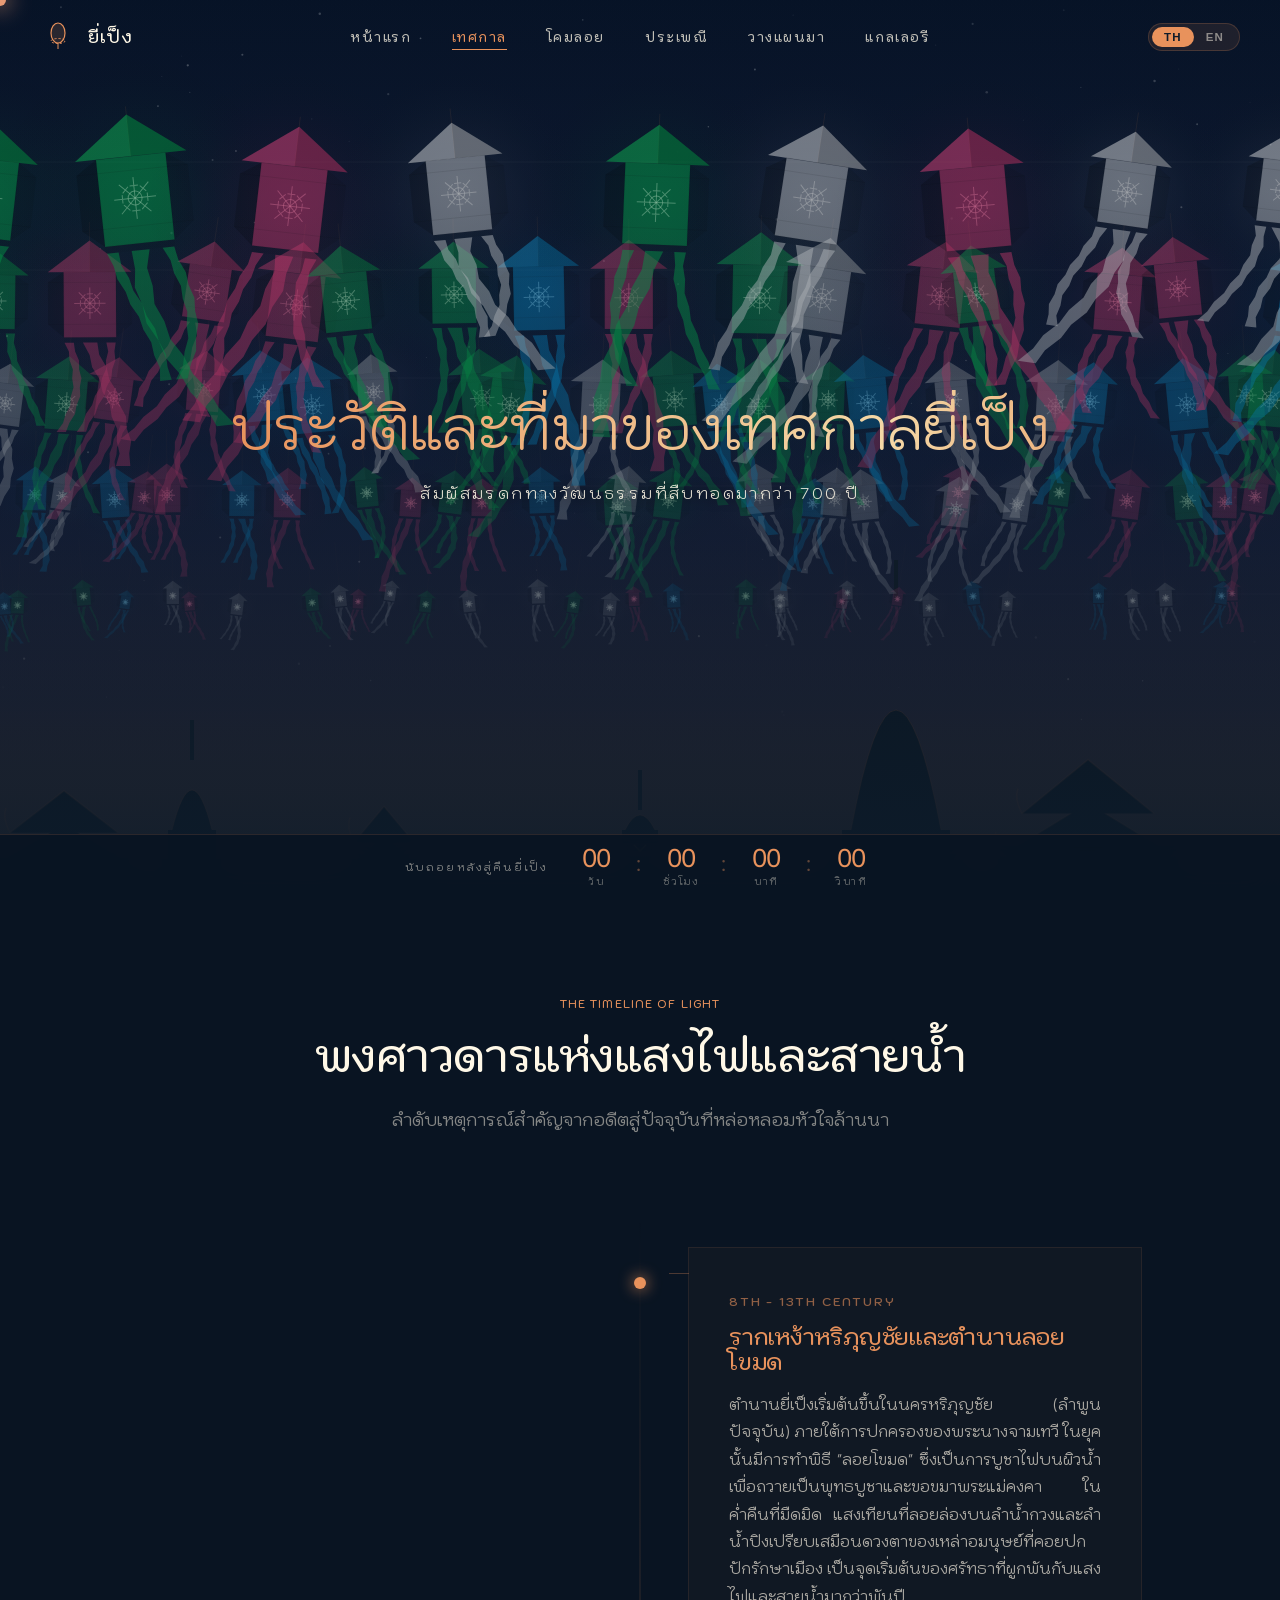
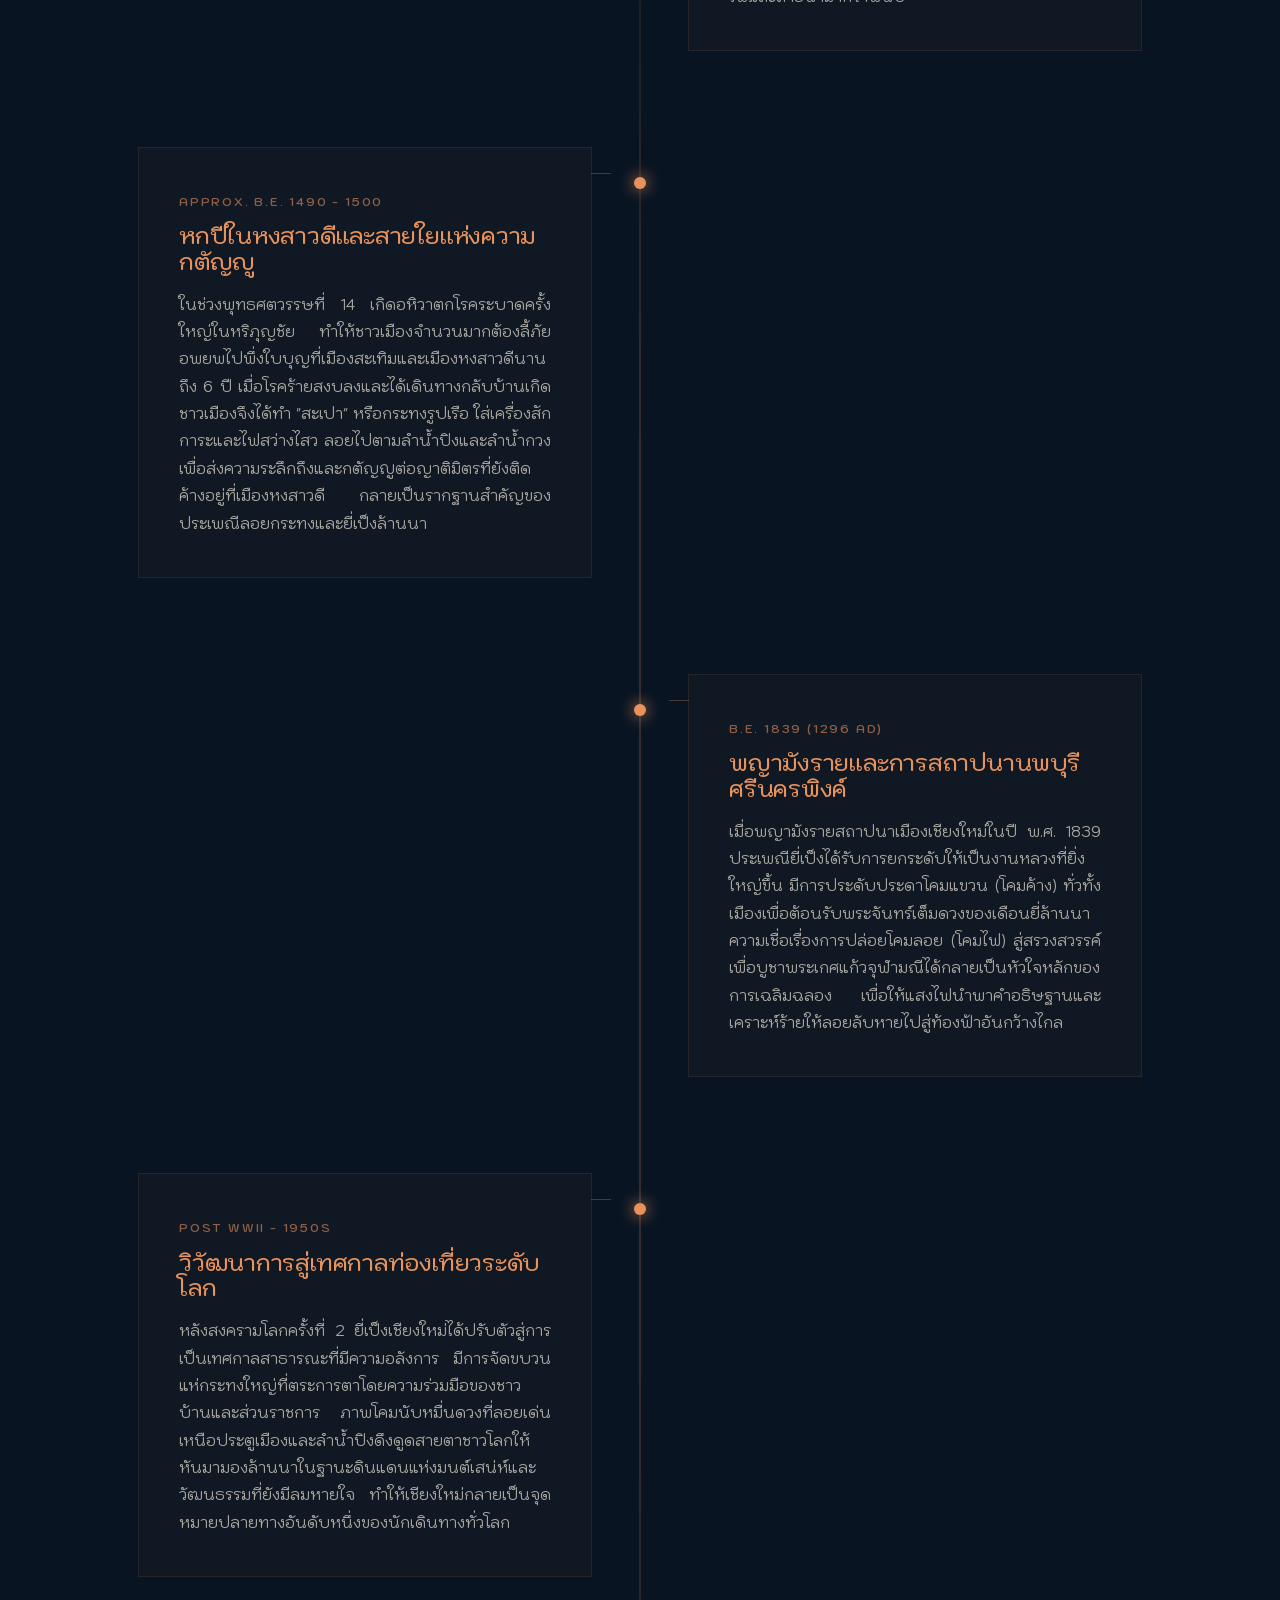
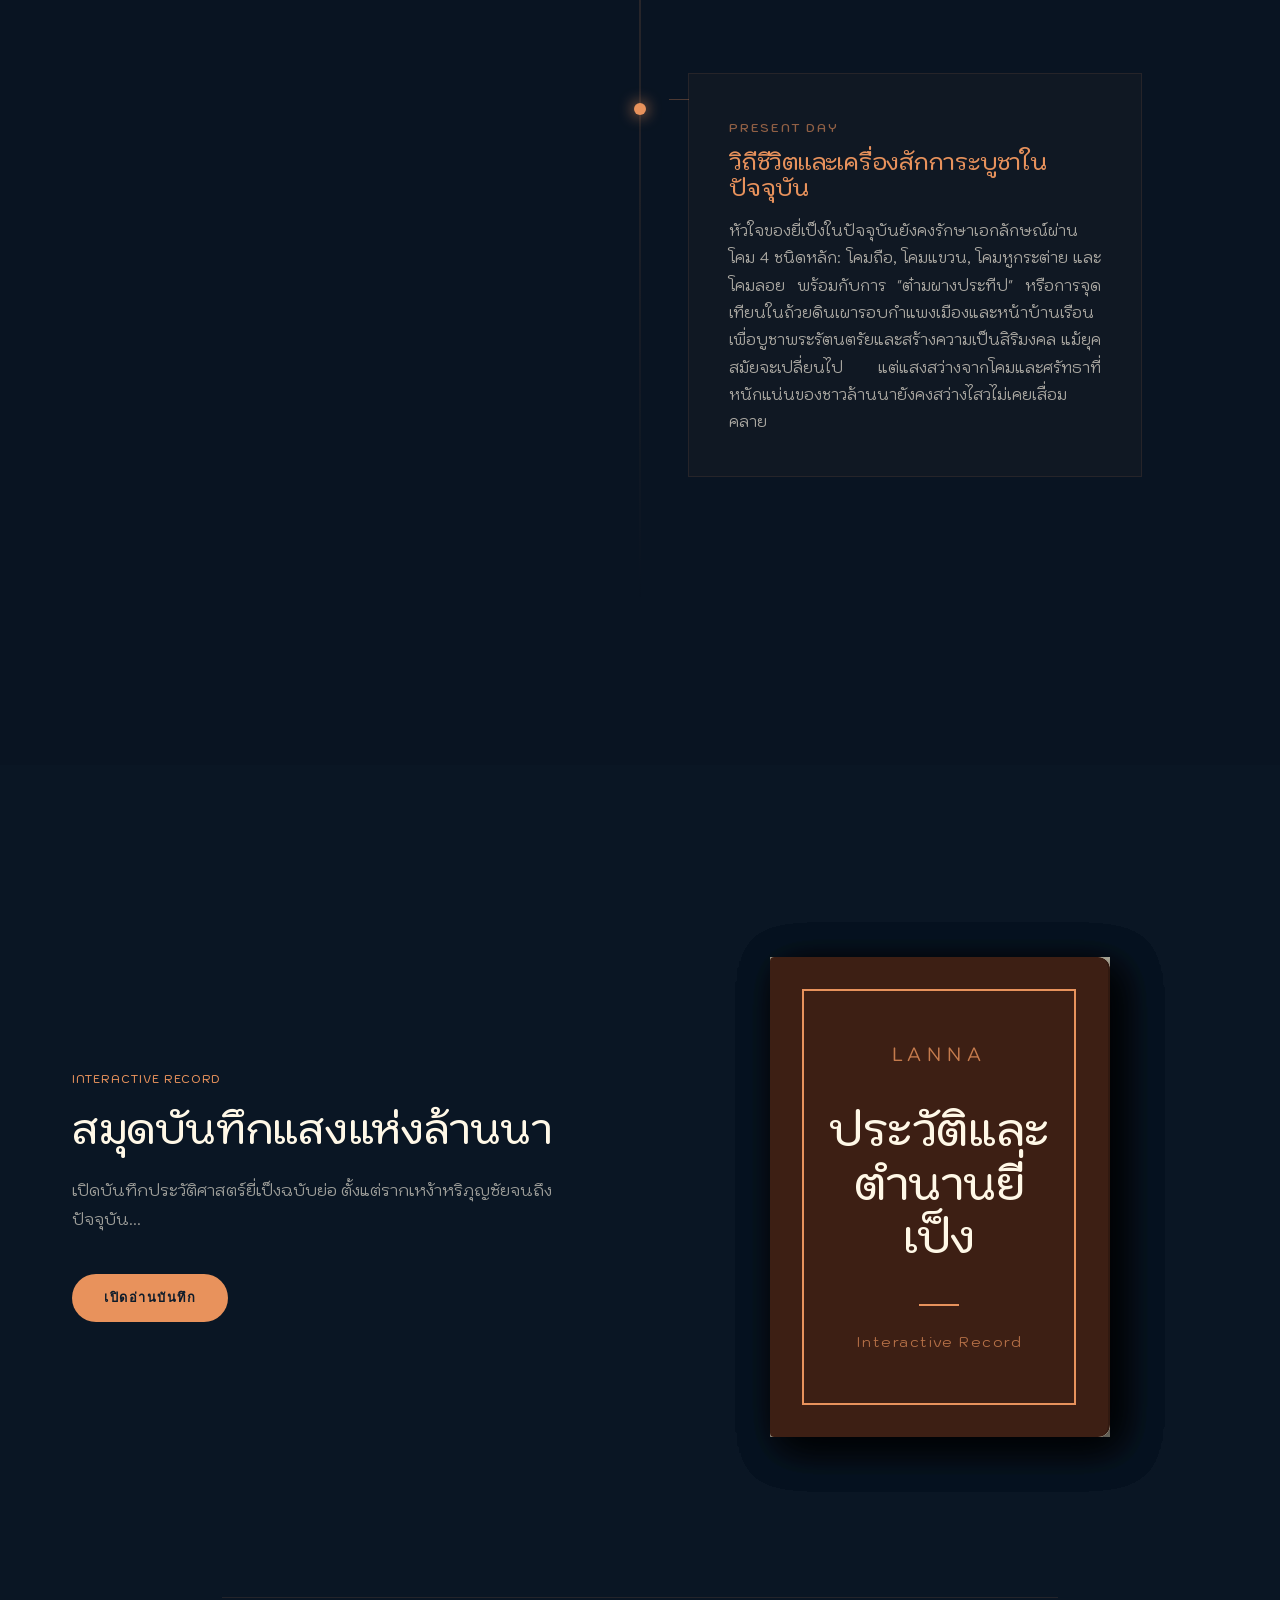
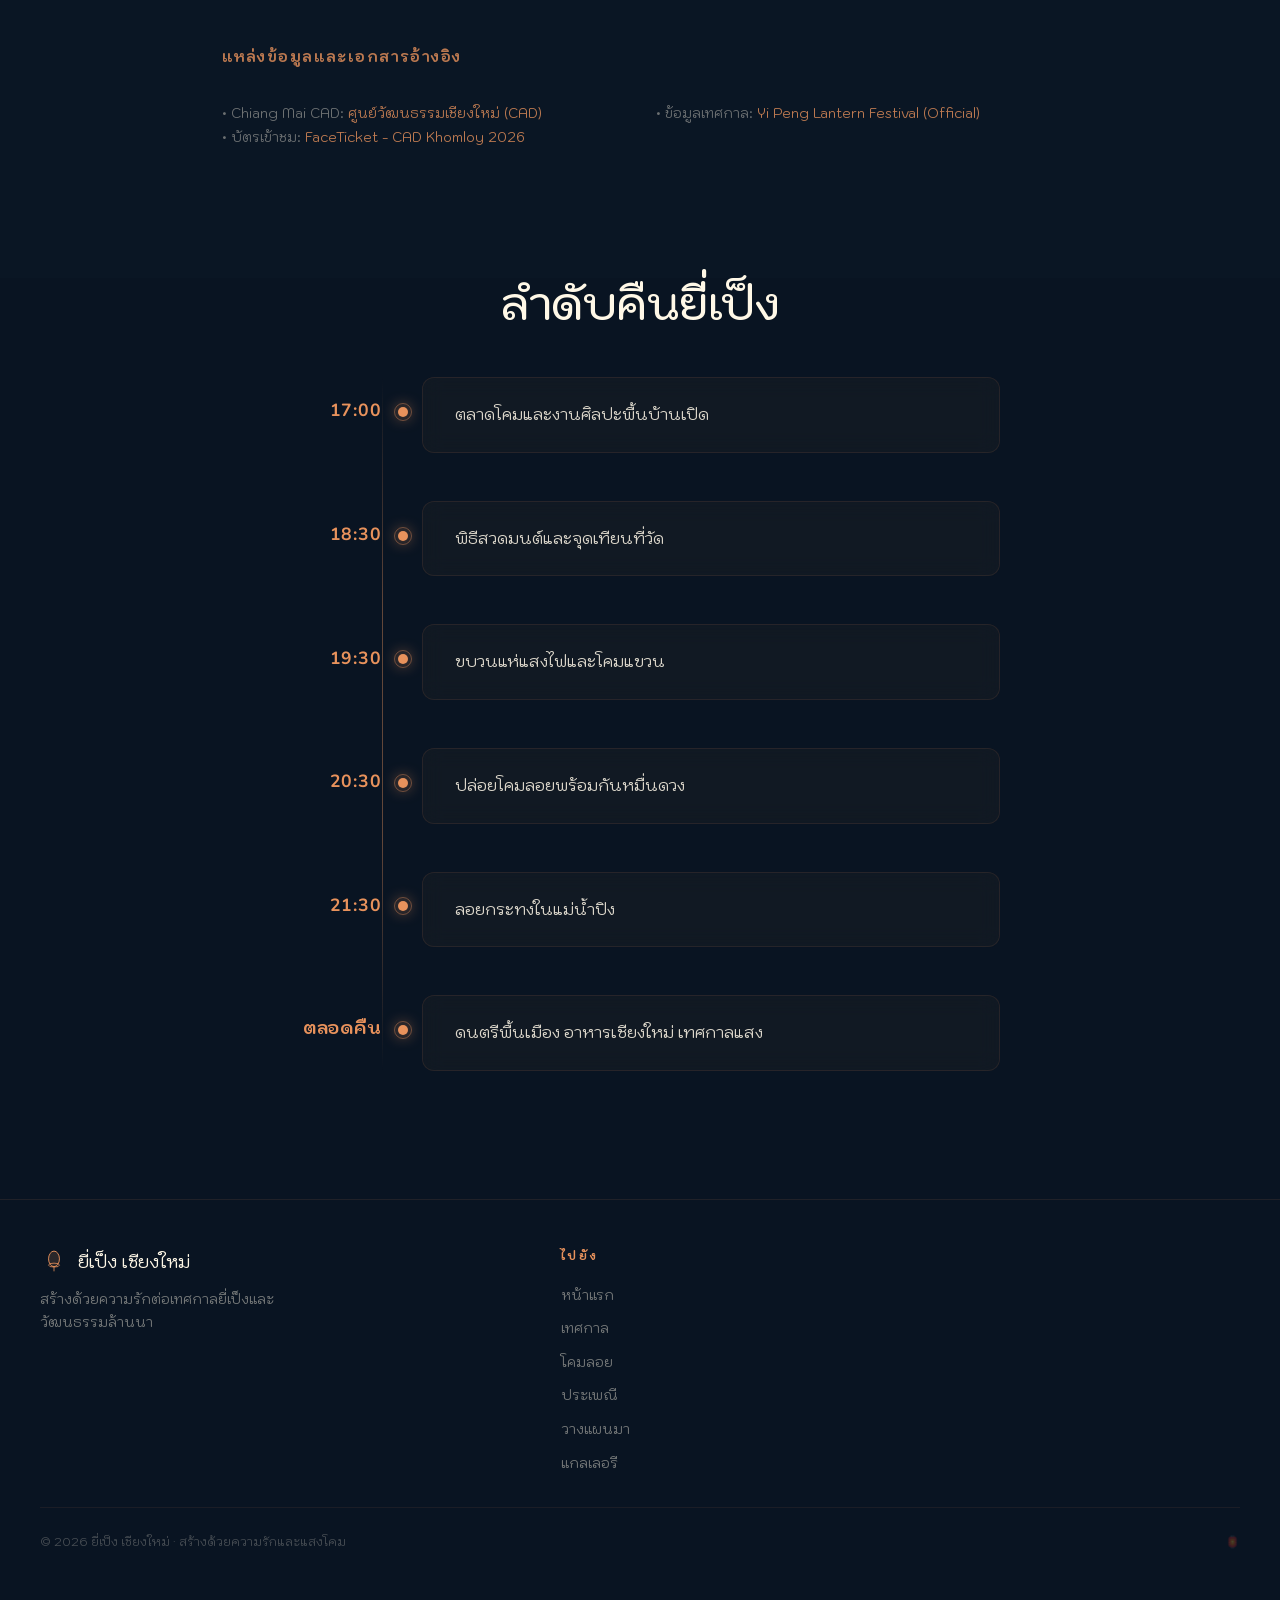
==== festival.html @ 14bd3ab6 "ref update" ====
<!DOCTYPE html>
<html lang="th">

<head>
  <meta charset="UTF-8">
  <meta name="viewport" content="width=device-width, initial-scale=1.0">
  <title>เทศกาลยี่เป็ง | Festival — ยี่เป็ง เชียงใหม่</title>
  <link rel="preconnect" href="https://fonts.googleapis.com">
  <link rel="preconnect" href="https://fonts.gstatic.com" crossorigin>
  <link
    href="https://fonts.googleapis.com/css2?family=Kodchasan:ital,wght@0,200;0,300;0,400;0,500;0,600;0,700;1,200;1,300;1,400;1,500;1,600;1,700&family=Nunito:ital,wght@0,200..1000;1,200..1000&display=swap"
    rel="stylesheet">
  <link rel="stylesheet" href="css/main.css">
  <link rel="stylesheet" href="css/animations.css">
  <link rel="stylesheet" href="css/festival.css">
</head>

<body>
  <div id="cursor"></div>
  <div id="cursor-ring"></div>
  <canvas id="ambient-canvas" style="position:fixed;inset:0;pointer-events:none;z-index:0;opacity:.35;"></canvas>

  <nav id="navbar" class="scrolled">
    <a class="nav-logo" href="index.html">
      <svg class="nav-logo-icon" viewBox="0 0 36 36" fill="none">
        <ellipse cx="18" cy="14" rx="7" ry="10" fill="rgba(232,146,92,0.15)" stroke="#E8925C" stroke-width="1.2" />
        <ellipse cx="18" cy="22" rx="7" ry="2.5" stroke="#E8925C" stroke-width="1" stroke-dasharray="2 2" />
        <line x1="18" y1="24" x2="18" y2="30" stroke="#E8925C" stroke-width="1" />
      </svg>
      <span class="nav-logo-text">ยี่เป็ง</span>
    </a>
    <ul class="nav-links">
      <li><a href="index.html" data-i18n="nav_home">หน้าแรก</a></li>
      <li><a href="festival.html" class="active" data-i18n="nav_festival">เทศกาล</a></li>
      <li><a href="lanterns.html" data-i18n="nav_lanterns">โคมลอย</a></li>
      <li><a href="traditions.html" data-i18n="nav_traditions">ประเพณี</a></li>
      <li><a href="plan.html" data-i18n="nav_plan">วางแผนมา</a></li>
      <li><a href="gallery.html" data-i18n="nav_gallery">แกลเลอรี</a></li>
    </ul>
    <div class="nav-right">
      <div class="lang-toggle">
        <button class="lang-btn" data-lang="th">TH</button>
        <button class="lang-btn" data-lang="en">EN</button>
      </div>
      <button class="nav-hamburger" id="hamburger" aria-label="menu">
        <span></span><span></span><span></span>
      </button>
    </div>
  </nav>

  <div class="nav-mobile" id="nav-mobile">
    <ul class="nav-mobile-links">
      <li><a href="index.html" data-i18n="nav_home">หน้าแรก</a></li>
      <li><a href="festival.html" data-i18n="nav_festival">เทศกาล</a></li>
      <li><a href="lanterns.html" data-i18n="nav_lanterns">โคมลอย</a></li>
      <li><a href="traditions.html" data-i18n="nav_traditions">ประเพณี</a></li>
      <li><a href="plan.html" data-i18n="nav_plan">วางแผนมา</a></li>
      <li><a href="gallery.html" data-i18n="nav_gallery">แกลเลอรี</a></li>
    </ul>
  </div>

  <main>
    <section id="sec-festival">
      <div class="hero-container">
        <canvas id="hero-canvas" style="position:absolute;inset:0;width:100%;height:100%;background:var(--night-sky);"></canvas>
        <div style="position:absolute;inset:0;background:linear-gradient(to bottom,rgba(13,27,42,0.1) 0%,rgba(13,27,42,0.5) 60%,rgba(13,27,42,1) 100%);"></div>
        <div class="text-content">
          <h1 class="reveal reveal-delay-1 animate-text-glow" style="font-size:clamp(2rem,4.5vw,5rem); font-weight:300; line-height:1.2; color:#FFF8E7; letter-spacing: -0.01em; white-space: nowrap;">
            <span class="gold-shimmer" style="font-family:'Kodchasan', sans-serif !important;" data-i18n="fest_h2">ประวัติและที่มาของเทศกาลยี่เป็ง</span>
          </h1>
          <p class="reveal reveal-delay-2" style="color:rgba(255,248,231,1); margin-top:1.2rem; letter-spacing:.15em; font-weight:300; text-shadow:0 0 15px rgba(0,0,0,1); opacity: 0.9;" data-i18n="fest_sub">เทศกาลแห่งล้านนา</p>
        </div>
        <div style="position:absolute;bottom:2rem;left:50%;transform:translateX(-50%);" class="anim-bounce">
          <svg width="24" height="24" viewBox="0 0 24 24" fill="none" stroke="rgba(232,146,92,0.6)" stroke-width="1.5">
            <polyline points="6 9 12 15 18 9" />
          </svg>
        </div>
      </div>

      <section class="chronicle-section" style="padding: 6rem 2rem; position: relative;">
        <div style="text-align:center; max-width:800px; margin: 0 auto 5rem;">
          <p class="eyebrow reveal" style="color:#E8925C; margin-bottom:1rem;">The Timeline of Light</p>
          <h2 class="display-md reveal reveal-delay-1" style="color:#FFF8E7; margin-bottom:1.5rem;">พงศาวดารแห่งแสงไฟและสายน้ำ</h2>
          <p class="reveal reveal-delay-2" style="color:rgba(255,248,231,0.5); font-size:1.1rem; line-height:1.7;">ลำดับเหตุการณ์สำคัญจากอดีตสู่ปัจจุบันที่หล่อหลอมหัวใจล้านนา</p>
        </div>

        <div class="chronicle-wrapper">
          <div class="chronicle-line"></div>
          <div class="chronicle-item reveal">
            <div class="chronicle-dot"></div>
            <div class="chronicle-content">
              <span class="chronicle-date">8TH - 13TH CENTURY</span>
              <h3>รากเหง้าหริภุญชัยและตำนานลอยโขมด</h3>
              <p>ตำนานยี่เป็งเริ่มต้นขึ้นในนครหริภุญชัย (ลำพูนปัจจุบัน) ภายใต้การปกครองของพระนางจามเทวี ในยุคนั้นมีการทำพิธี "ลอยโขมด" ซึ่งเป็นการบูชาไฟบนผิวน้ำ เพื่อถวายเป็นพุทธบูชาและขอขมาพระแม่คงคา ในค่ำคืนที่มืดมิด แสงเทียนที่ลอยล่องบนลำน้ำกวงและลำน้ำปิงเปรียบเสมือนดวงตาของเหล่าอมนุษย์ที่คอยปกปักรักษาเมือง เป็นจุดเริ่มต้นของศรัทธาที่ผูกพันกับแสงไฟและสายน้ำมากว่าพันปี</p>
            </div>
          </div>
          <div class="chronicle-item reveal">
            <div class="chronicle-dot"></div>
            <div class="chronicle-content">
              <span class="chronicle-date">APPROX. B.E. 1490 - 1500</span>
              <h3>หกปีในหงสาวดีและสายใยแห่งความกตัญญู</h3>
              <p>ในช่วงพุทธศตวรรษที่ 14 เกิดอหิวาตกโรคระบาดครั้งใหญ่ในหริภุญชัย ทำให้ชาวเมืองจำนวนมากต้องลี้ภัยอพยพไปพึ่งใบบุญที่เมืองสะเทิมและเมืองหงสาวดีนานถึง 6 ปี เมื่อโรคร้ายสงบลงและได้เดินทางกลับบ้านเกิด ชาวเมืองจึงได้ทำ "สะเปา" หรือกระทงรูปเรือ ใส่เครื่องสักการะและไฟสว่างไสว ลอยไปตามลำน้ำปิงและลำน้ำกวงเพื่อส่งความระลึกถึงและกตัญญูต่อญาติมิตรที่ยังติดค้างอยู่ที่เมืองหงสาวดี กลายเป็นรากฐานสำคัญของประเพณีลอยกระทงและยี่เป็งล้านนา</p>
            </div>
          </div>
          <div class="chronicle-item reveal">
            <div class="chronicle-dot"></div>
            <div class="chronicle-content">
              <span class="chronicle-date">B.E. 1839 (1296 AD)</span>
              <h3>พญามังรายและการสถาปนานพบุรีศรีนครพิงค์</h3>
              <p>เมื่อพญามังรายสถาปนาเมืองเชียงใหม่ในปี พ.ศ. 1839 ประเพณียี่เป็งได้รับการยกระดับให้เป็นงานหลวงที่ยิ่งใหญ่ขึ้น มีการประดับประดาโคมแขวน (โคมค้าง) ทั่วทั้งเมืองเพื่อต้อนรับพระจันทร์เต็มดวงของเดือนยี่ล้านนา ความเชื่อเรื่องการปล่อยโคมลอย (โคมไฟ) สู่สรวงสวรรค์เพื่อบูชาพระเกศแก้วจุฬามณีได้กลายเป็นหัวใจหลักของการเฉลิมฉลอง เพื่อให้แสงไฟนำพาคำอธิษฐานและเคราะห์ร้ายให้ลอยลับหายไปสู่ท้องฟ้าอันกว้างไกล</p>
            </div>
          </div>
          <div class="chronicle-item reveal">
            <div class="chronicle-dot"></div>
            <div class="chronicle-content">
              <span class="chronicle-date">POST WWII - 1950S</span>
              <h3>วิวัฒนาการสู่เทศกาลท่องเที่ยวระดับโลก</h3>
              <p>หลังสงครามโลกครั้งที่ 2 ยี่เป็งเชียงใหม่ได้ปรับตัวสู่การเป็นเทศกาลสาธารณะที่มีความอลังการ มีการจัดขบวนแห่กระทงใหญ่ที่ตระการตาโดยความร่วมมือของชาวบ้านและส่วนราชการ ภาพโคมนับหมื่นดวงที่ลอยเด่นเหนือประตูเมืองและลำน้ำปิงดึงดูดสายตาชาวโลกให้หันมามองล้านนาในฐานะดินแดนแห่งมนต์เสน่ห์และวัฒนธรรมที่ยังมีลมหายใจ ทำให้เชียงใหม่กลายเป็นจุดหมายปลายทางอันดับหนึ่งของนักเดินทางทั่วโลก</p>
            </div>
          </div>
          <div class="chronicle-item reveal">
            <div class="chronicle-dot"></div>
            <div class="chronicle-content">
              <span class="chronicle-date">PRESENT DAY</span>
              <h3>วิถีชีวิตและเครื่องสักการะบูชาในปัจจุบัน</h3>
              <p>หัวใจของยี่เป็งในปัจจุบันยังคงรักษาเอกลักษณ์ผ่านโคม 4 ชนิดหลัก: โคมถือ, โคมแขวน, โคมหูกระต่าย และโคมลอย พร้อมกับการ "ต๋ามผางประทีป" หรือการจุดเทียนในถ้วยดินเผารอบกำแพงเมืองและหน้าบ้านเรือน เพื่อบูชาพระรัตนตรัยและสร้างความเป็นสิริมงคล แม้ยุคสมัยจะเปลี่ยนไป แต่แสงสว่างจากโคมและศรัทธาที่หนักแน่นของชาวล้านนายังคงสว่างไสวไม่เคยเสื่อมคลาย</p>
            </div>
          </div>
        </div>
      </section>

      <section id="history-segment" style="padding: 8rem 0; background: rgba(13,27,42,0.4); position: relative;">
        <div style="max-width: 1200px; margin: 0 auto; display: flex; flex-wrap: wrap; align-items: center; gap: 4rem; padding: 0 2rem;">
          
          <!-- Left: Text Content -->
          <div id="segment1-text" class="reveal-left" style="flex: 1; min-width: 300px;">
            <p class="eyebrow" style="color:#E8925C; margin-bottom:1rem;" data-i18n="fest_book_eyebrow">Interactive Record</p>
            <h2 class="display-md" style="color:#FFF8E7; font-size: clamp(1.8rem, 3.2vw, 3.2rem); white-space: nowrap;" data-i18n="fest_book_h2">สมุดบันทึกแสงแห่งล้านนา</h2>
            <p style="color:rgba(255,248,231,0.6); margin: 1.5rem 0 2.5rem; line-height: 1.8;" data-i18n="fest_book_p">
              เปิดบันทึกประวัติศาสตร์ยี่เป็งฉบับย่อ ตั้งแต่รากเหง้าหริภุญชัยจนถึงปัจจุบัน...
            </p>
            <button class="btn btn-primary" onclick="handleBookClick(event)" data-i18n="fest_book_btn">เปิดอ่านบันทึก</button>
          </div>

          <!-- Right: Book -->
          <!-- Book will be handled here -->
          <div id="history-book-wrapper" style="flex: 1; display:flex; justify-content:center; align-items:center; min-width: 340px; position: relative;">

            <div class="book-perspective">
              <div class="book" id="interactive-book" onclick="handleBookClick(event)" style="cursor: pointer;">
                <div class="book-spine"></div>
                <div class="book-page-static" style="z-index: 1;">
                  <div class="page-text-content">
                    <h3 data-i18n="fest_book_page4_h3_summary">มรดกวัฒนธรรมล้านนาสู่สายตาโลก</h3>
                    <p data-i18n="fest_book_page4_p_summary">ปัจจุบันยี่เป็งเชียงใหม่กลายเป็นเทศกาลระดับโลกที่ดึงดูดผู้คนจากทั่วทุกมุมโลก แต่หัวใจสำคัญยังคงอยู่ที่การรักษารากเหง้าและความงดงามของแสงไฟแห่งล้านนาที่ส่องสว่างข้ามกาลเวลาสู่สายตาชาวโลก</p>
                  </div>
                </div>
                <div class="book-flipping-page" data-page-index="3">
                  <div class="page-front">
                    <div class="page-text-content">
                      <h3 data-i18n="fest_book_page3_h3_summary">แสงสว่างบูชาพระจุฬามณี</h3>
                      <p data-i18n="fest_book_page3_p_summary">คติความเชื่อเรื่องการปล่อยโคมลอยขึ้นสู่สรวงสวรรค์ เป็นการบูชาพระเกศแก้วจุฬามณีบนสวรรค์ชั้นดาวดึงส์ และเป็นการสะเดาะเคราะห์ปล่อยทุกข์โศกให้ลอยไปกับสายลม นอกจากนี้การตกแต่ง "ซุ้มประตูป่า" ยังเป็นการจำลองป่าหิมพานต์เพื่อรับเสด็จพระเวสสันดรเข้าเมืองตามความเชื่อโบราณ</p>
                      <p style="margin-top:auto; font-weight:600; color:#E8925C; text-align:right;" data-i18n="book_next">หน้าถัดไป →</p>
                    </div>
                  </div>
                  <div class="page-back" style="background:#FDF8E1;"></div>
                </div>
                <div class="book-flipping-page" data-page-index="2">
                  <div class="page-front">
                    <div class="page-text-content">
                      <h3 data-i18n="fest_book_page2_h3_summary">พญามังรายและสายใยวัฒนธรรม</h3>
                      <p data-i18n="fest_book_page2_p_summary">เมื่อพญามังรายสถาปนาเชียงใหม่ในปี พ.ศ. 1839 วัฒนธรรมดั้งเดิมได้หลอมรวมเข้ากับคติพุทธศาสนาอย่างเข้มแข็ง การลอยกระทงเปลี่ยนผ่านสู่การจุด "ผางประทีป" บูชาพระรัตนตรัยและการเทศน์มหาชาติ 13 กัณฑ์ (ตั้งธรรมหลวง) เพื่อบ่มเพาะปัญญาและศรัทธาของชาวพระนคร</p>
                      <p style="margin-top:auto; font-weight:600; color:#E8925C; text-align:right;" data-i18n="book_next">หน้าถัดไป →</p>
                    </div>
                  </div>
                  <div class="page-back" style="background:#FDF8E1;"></div>
                </div>
                <div class="book-flipping-page" data-page-index="1">
                  <div class="page-front">
                    <div class="page-text-content">
                      <h3 data-i18n="fest_book_page1_h3_summary">กำเนิดลอยโขมดแห่งหริภุญชัย</h3>
                      <p data-i18n="fest_book_page1_p_summary">ประวัติศาสตร์ยี่เป็งเริ่มต้นในพุทธศตวรรษที่ 15 ณ อาณาจักรหริภุญชัย เมื่อเกิดโรคระบาดใหญ่จนผู้คนต้องอพยพไปหงสาวดี เมื่อสถานการณ์คลี่คลายและเดินทางกลับ พวกเขาทำ "สะเปา" ใส่เครื่องสักการะลอยน้ำไปเพื่อส่งความระลึกถึงญาติพี่น้อง แสงไฟวับแวมกลางคืนคล้าย "ผีโขมด" จึงเป็นที่มาของตำนานลอยโขมด</p>
                      <p style="margin-top:auto; font-weight:600; color:#E8925C; text-align:right;" data-i18n="book_next">หน้าถัดไป →</p>
                    </div>
                  </div>
                  <div class="page-back" style="background:#FDF8E1;"></div>
                </div>
                <div id="book-cover-part" class="book-flipping-part">
                  <div class="book-cover-front" style="background:#3d1f14; display:flex; flex-direction:column; justify-content:center; align-items:center; color:#E8925C; text-align:center; padding:2rem; border-right: 2px solid rgba(0,0,0,0.2);">
                    <div style="border: 2px solid #E8925C; padding: 2.5rem 1.5rem; width: 100%; height: 100%; display: flex; flex-direction: column; justify-content: center; align-items: center;">
                      <span style="font-size: 1.2rem; letter-spacing: 0.3em; margin-bottom: 1rem; opacity: 0.8; font-family: var(--font-display);">LANNA</span>
                      <h2 style="font-size: 2.8rem; margin: 1rem 0; line-height: 1.2; font-family: var(--font-display); color: #FFF8E7;" data-i18n="fest_book_cover_h3">ประวัติและตำนานยี่เป็ง</h2>
                      <div style="width: 40px; height: 2px; background: #E8925C; margin: 1.5rem 0;"></div>
                      <span style="font-size: 0.9rem; letter-spacing: 0.1em; opacity: 0.7;" data-i18n="fest_book_eyebrow">Interactive Record</span>
                    </div>
                  </div>
                  <div class="book-cover-back" style="background:#FDF8E1;">
                    <div class="page-text-content">
                      <h3 style="font-size:1.8rem;" data-i18n="fest_book_cover_h3">ประวัติและตำนานยี่เป็ง</h3>
                      <p data-i18n="fest_book_cover_p_summary">บันทึกการเดินทางของแสงไฟแห่งศรัทธา...</p>
                      <p style="margin-top:2rem; font-weight:600; color:#E8925C; text-align:right;" data-i18n="book_start">เปิดอ่าน →</p>
                    </div>
                  </div>
                </div>
              </div>
            </div>
          </div>
        </div>

        <!-- ═══ SECTION: REFERENCES ══════════════════════ -->
        <div style="max-width:900px; margin: 6rem auto 0; padding: 0 2rem; opacity: 0.8;">
          <div style="border-top: 1px solid rgba(232,146,92,0.15); padding-top: 3rem;">
            <h4 style="font-family:var(--font-display); color:var(--lantern-gold); font-size: 0.9rem; letter-spacing: 0.1em; text-transform: uppercase; margin-bottom: 2rem;" data-i18n="fest_refs_h">แหล่งข้อมูลและเอกสารอ้างอิง</h4>
            <div style="display: grid; grid-template-columns: repeat(auto-fit, minmax(280px, 1fr)); gap: 2rem; font-size: 0.85rem; color: rgba(255,248,231,0.5); line-height: 1.8;">
              <div class="ref-item">
                <p data-i18n="fest_ref1">• Chiang Mai CAD: <a href="https://www.chiangmaicad.com/" target="_blank" style="color:var(--lantern-gold); text-decoration:none;">ศูนย์วัฒนธรรมเชียงใหม่ (CAD)</a></p>
                <p data-i18n="fest_ref2">• บัตรเข้าชม: <a href="https://faceticket.net/th/product/cad-khomloy-sky-lantern-festival-24-25-november-2026/" target="_blank" style="color:var(--lantern-gold); text-decoration:none;">FaceTicket - CAD Khomloy 2026</a></p>
              </div>
              <div class="ref-item">
                <p data-i18n="fest_ref3">• ข้อมูลเทศกาล: <a href="https://yipenglanternfestival.in.th/th/" target="_blank" style="color:var(--lantern-gold); text-decoration:none;">Yi Peng Lantern Festival (Official)</a></p>
              </div>
            </div>
          </div>
        </div>
      </section>

      <h2 class="reveal display-md" style="color:#FFF8E7;text-align:center;margin-bottom:3rem;" data-i18n="fest_timeline_h">ลำดับคืนยี่เป็ง</h2>
      <div style="max-width:720px;margin:0 auto;position:relative; margin-bottom: 8rem; padding-left: 20px;">
        <div class="schedule-line"></div>
        <div id="tl-items"></div>
      </div>


    </section>
  </main>

  <div id="countdown-bar">
    <span class="countdown-label" data-i18n="countdown_label">นับถอยหลังสู่คืนยี่เป็ง</span>
    <div class="countdown-units">
      <div class="countdown-unit"><span class="countdown-num" id="cd-days">--</span><span class="countdown-sub" data-i18n="cd_days">วัน</span></div>
      <span class="countdown-sep">:</span>
      <div class="countdown-unit"><span class="countdown-num" id="cd-hours">--</span><span class="countdown-sub" data-i18n="cd_hours">ชั่วโมง</span></div>
      <span class="countdown-sep">:</span>
      <div class="countdown-unit"><span class="countdown-num" id="cd-mins">--</span><span class="countdown-sub" data-i18n="cd_mins">นาที</span></div>
      <span class="countdown-sep">:</span>
      <div class="countdown-unit"><span class="countdown-num" id="cd-secs">--</span><span class="countdown-sub" data-i18n="cd_secs">วินาที</span></div>
    </div>
  </div>

  <!-- Close Button (Moved to body root for correct fixed positioning) -->
  <button id="book-close-btn" onclick="openBook()"
    style="position:fixed; top:1.5rem; right:1.5rem; background:rgba(0,0,0,0.8); border:1px solid rgba(255,255,255,0.2); color:#FFF8E7; width:54px; height:54px; border-radius:50%; cursor:pointer; z-index:20000; display:flex; align-items:center; justify-content:center; backdrop-filter:blur(20px); transition: all 0.4s var(--ease-out); opacity: 0; pointer-events: none; box-shadow: 0 10px 30px rgba(0,0,0,0.5);">
    <svg width="24" height="24" viewBox="0 0 24 24" fill="none" stroke="currentColor" stroke-width="2.5" stroke-linecap="round" stroke-linejoin="round">
      <line x1="18" y1="6" x2="6" y2="18"></line>
      <line x1="6" y1="6" x2="18" y2="18"></line>
    </svg>
  </button>

  <footer>
    <div class="footer-inner">
      <div class="footer-brand">
        <div style="display:flex;align-items:center;gap:.6rem;margin-bottom:.75rem;">
          <svg width="28" height="28" viewBox="0 0 36 36" fill="none">
            <ellipse cx="18" cy="14" rx="7" ry="10" fill="rgba(232,146,92,0.15)" stroke="#E8925C" stroke-width="1.2" />
            <ellipse cx="18" cy="22" rx="7" ry="2.5" stroke="#E8925C" stroke-width="1" />
            <line x1="18" y1="24" x2="18" y2="30" stroke="#E8925C" stroke-width="1" />
          </svg>
          <span style="font-family:var(--font-display);font-size:1.1rem;color:#FFF8E7;">ยี่เป็ง เชียงใหม่</span>
        </div>
        <p data-i18n="footer_tagline">สร้างด้วยความรักต่อเทศกาลยี่เป็งและวัฒนธรรมล้านนา</p>
      </div>
      <div class="footer-col">
        <h4 data-i18n="footer_nav_h">ไปยัง</h4>
        <ul>
          <li><a href="index.html" data-i18n="nav_home">หน้าแรก</a></li>
          <li><a href="festival.html" data-i18n="nav_festival">เทศกาล</a></li>
          <li><a href="lanterns.html" data-i18n="nav_lanterns">โคมลอย</a></li>
          <li><a href="traditions.html" data-i18n="nav_traditions">ประเพณี</a></li>
          <li><a href="plan.html" data-i18n="nav_plan">วางแผนมา</a></li>
          <li><a href="gallery.html" data-i18n="nav_gallery">แกลเลอรี</a></li>
        </ul>
      </div>
    </div>
    <div class="footer-bottom">
      <span data-i18n="footer_copy">© 2026 ยี่เป็ง เชียงใหม่</span>
      <span>🏮</span>
    </div>
  </footer>

  <script src="js/i18n.js"></script>
  <script src="js/app.js"></script>
  <script src="js/parallax.js"></script>
  <script src="js/hero-hanging.js"></script>
  <script src="js/festival.js"></script>
</body>
</html>
---- css/main.css ----
/* =====================================================
   YI PENG FESTIVAL — MAIN CSS
   Design System, Tokens, Global Styles
   ===================================================== */

@import url('https://fonts.googleapis.com/css2?family=Kodchasan:ital,wght@0,200;0,300;0,400;0,500;0,600;0,700;1,200;1,300;1,400;1,500;1,600;1,700&family=Nunito:ital,wght@0,200..1000;1,200..1000&display=swap');

/* ─── CSS TOKENS ──────────────────────────────────── */
:root {
  /* Primary Colors — สีหลัก */
  --night-sky:      #0D1B2A;   /* Deep Indigo Night */
  --night-sky-2:    #091422;   /* deeper variant */
  --night-sky-3:    #0b1a27;   /* mid variant */
  --lantern-gold:   #E8925C;   /* Warm Flame */
  --lantern-gold-2: #F0A875;   /* Warm Flame lighter */
  --lantern-glow:   #D4784A;   /* Warm Flame deeper */
  --warm-paper:     #F4D8A6;   /* Paper Glow */

  /* Accent Colors — สีเสริม */
  --temple-red:     #B85C4A;   /* Terracotta Clay */
  --mountain-night: #1E4D3B;   /* Forest Shadow */
  --moonlight:      #FFF8E7;   /* Moonlit Cream */

  /* Supporting Colors — สีรอง */
  --golden-bamboo:  #D4A574;   /* Golden Bamboo — borders, dividers */
  --mist-blue:      #5D7A8C;   /* Mist Blue — neutral elements */
  --rich-tamarind:  #2A1810;   /* Rich Tamarind — text on light bg, footer */

  /* Legacy aliases (kept for compatibility) */
  --deep-indigo:    #0D1B2A;
  --midnight-blue:  #0D1B2A;

  /* Glass */
  --glass-bg:       rgba(232, 146, 92, 0.07);
  --glass-border:   rgba(232, 146, 92, 0.2);
  --glass-bg-dark:  rgba(9, 20, 34, 0.6);

  /* Typography */
  --font-display:   'Nunito', 'Kodchasan', sans-serif;
  --font-th:        'Kodchasan', sans-serif;
  --font-ui-en:     'Nunito', sans-serif;
  --font-ui-th:     'Kodchasan', sans-serif;

  /* Spacing */
  --spacing-xs:  0.5rem;
  --spacing-sm:  1rem;
  --spacing-md:  2rem;
  --spacing-lg:  4rem;
  --spacing-xl:  8rem;

  /* Transitions */
  --ease-smooth:  cubic-bezier(0.25, 0.46, 0.45, 0.94);
  --ease-bounce:  cubic-bezier(0.34, 1.56, 0.64, 1);
  --ease-out:     cubic-bezier(0.16, 1, 0.3, 1);

  /* Z-index layers */
  --z-bg:       -1;
  --z-base:      1;
  --z-content:   10;
  --z-nav:       100;
  --z-overlay:   200;
  --z-modal:     300;
  --z-intro:     500;
}

/* ─── RESET & BASE ────────────────────────────────── */
*, *::before, *::after {
  box-sizing: border-box;
  margin: 0;
  padding: 0;
}

html {
  scroll-behavior: smooth;
  font-size: 16px;
  overflow-x: hidden;
}

body {
  background: var(--night-sky-2);
  color: var(--moonlight);
  font-family: var(--font-ui-en);
  line-height: 1.6;
  overflow-x: hidden;
  cursor: none;
}

body.lang-th {
  font-family: var(--font-ui-th);
}

/* ─── CUSTOM CURSOR ───────────────────────────────── */
#cursor {
  position: fixed;
  width: 12px;
  height: 12px;
  background: var(--lantern-gold);
  border-radius: 50%;
  pointer-events: none;
  z-index: 9999;
  transform: translate(-50%, -50%);
  transition: width 0.2s, height 0.2s, opacity 0.2s;
  mix-blend-mode: screen;
  box-shadow: 0 0 20px 6px rgba(232,146,92,0.4);
}

#cursor-ring {
  position: fixed;
  width: 36px;
  height: 36px;
  border: 1.5px solid rgba(232, 146, 92, 0.5);
  border-radius: 50%;
  pointer-events: none;
  z-index: 9998;
  transform: translate(-50%, -50%);
  transition: transform 0.12s var(--ease-smooth), width 0.3s, height 0.3s;
}

body:hover #cursor { opacity: 1; }

/* ─── SCROLLBAR ───────────────────────────────────── */
::-webkit-scrollbar { width: 4px; }
::-webkit-scrollbar-track { background: var(--night-sky-2); }
::-webkit-scrollbar-thumb {
  background: var(--lantern-gold);
  border-radius: 2px;
}

/* ─── TYPOGRAPHY ──────────────────────────────────── */
h1, h2, h3 {
  font-family: var(--font-display);
  font-weight: 500;
  line-height: 1.15;
  letter-spacing: -0.01em;
}

.lang-th h1, .lang-th h2, .lang-th h3 {
  font-family: var(--font-th) !important;
}

.display-xl {
  font-size: clamp(3.5rem, 8vw, 9rem);
  font-family: var(--font-display);
  font-weight: 300;
  line-height: 1;
  letter-spacing: -0.02em;
}

.display-lg {
  font-size: clamp(2.5rem, 5vw, 6rem);
  font-family: var(--font-display);
  font-weight: 400;
}

.display-md {
  font-size: clamp(1.8rem, 3.5vw, 3.5rem);
  font-family: var(--font-display);
}

.eyebrow {
  font-size: 0.7rem;
  letter-spacing: 0.25em;
  text-transform: uppercase;
  color: var(--lantern-gold);
  font-weight: 500;
}

.lang-th .eyebrow {
  font-family: var(--font-ui-th);
  letter-spacing: 0.1em;
}

/* ─── NAVIGATION ──────────────────────────────────── */
#navbar {
  position: fixed;
  top: 0;
  left: 0;
  right: 0;
  z-index: var(--z-nav);
  padding: 1.2rem 2.5rem;
  display: flex;
  align-items: center;
  justify-content: space-between;
  transition: background 0.5s var(--ease-smooth), padding 0.3s;
}

#navbar.scrolled {
  background: rgba(9, 20, 34, 0.85);
  backdrop-filter: blur(20px);
  -webkit-backdrop-filter: blur(20px);
  border-bottom: 1px solid rgba(232,146,92,0.12);
  padding: 0.9rem 2.5rem;
}

.nav-logo {
  display: flex;
  align-items: center;
  gap: 0.75rem;
  text-decoration: none;
  color: var(--moonlight);
}

.nav-logo-icon {
  width: 36px;
  height: 36px;
}

.nav-logo-text {
  font-family: var(--font-display);
  font-size: 1.1rem;
  font-weight: 500;
  letter-spacing: 0.05em;
}

.nav-links {
  display: flex;
  align-items: center;
  gap: 2.5rem;
  list-style: none;
}

.nav-links a {
  text-decoration: none;
  color: rgba(255, 248, 231, 0.75);
  font-size: 0.8rem;
  letter-spacing: 0.12em;
  text-transform: uppercase;
  font-weight: 500;
  transition: color 0.3s;
  position: relative;
}

.nav-links a::after {
  content: '';
  position: absolute;
  bottom: -4px;
  left: 0;
  width: 0;
  height: 1px;
  background: var(--lantern-gold);
  transition: width 0.3s var(--ease-smooth);
}

.nav-links a:hover { color: var(--lantern-gold); }
.nav-links a:hover::after, .nav-links a.active::after { width: 100%; }
.nav-links a.active { color: var(--lantern-gold); }

.nav-right {
  display: flex;
  align-items: center;
  gap: 1.5rem;
}

/* Language Toggle */
.lang-toggle {
  display: flex;
  align-items: center;
  gap: 0;
  background: rgba(232,146,92,0.1);
  border: 1px solid rgba(232,146,92,0.2);
  border-radius: 20px;
  padding: 3px;
  cursor: pointer;
}

.lang-btn {
  padding: 0.25rem 0.75rem;
  border-radius: 16px;
  font-size: 0.72rem;
  font-weight: 600;
  letter-spacing: 0.1em;
  border: none;
  background: transparent;
  color: rgba(255,248,231,0.5);
  cursor: pointer;
  transition: all 0.3s;
}

.lang-btn.active {
  background: var(--lantern-gold);
  color: var(--night-sky);
}

/* Hamburger */
.nav-hamburger {
  display: none;
  flex-direction: column;
  gap: 5px;
  cursor: pointer;
  padding: 4px;
  background: none;
  border: none;
}

.nav-hamburger span {
  display: block;
  width: 22px;
  height: 1.5px;
  background: var(--moonlight);
  transition: all 0.3s;
}

/* Mobile nav */
.nav-mobile {
  display: none;
  position: fixed;
  top: 0;
  right: -100%;
  width: min(320px, 85vw);
  height: 100vh;
  background: rgba(9, 20, 34, 0.97);
  backdrop-filter: blur(30px);
  z-index: var(--z-modal);
  padding: 5rem 2rem 2rem;
  transition: right 0.4s var(--ease-smooth);
  border-left: 1px solid rgba(232,146,92,0.12);
}

.nav-mobile.open { right: 0; }
.nav-mobile-links { list-style: none; display: flex; flex-direction: column; gap: 0; }
.nav-mobile-links li { border-bottom: 1px solid rgba(232,146,92,0.08); }
.nav-mobile-links a {
  display: block;
  padding: 1.1rem 0;
  color: var(--moonlight);
  text-decoration: none;
  font-size: 1.1rem;
  font-family: var(--font-display);
  transition: color 0.3s, padding-left 0.3s;
}
.nav-mobile-links a:hover { color: var(--lantern-gold); padding-left: 0.5rem; }

/* ─── SECTION CONTAINERS ─────────────────────────── */
.section {
  display: none;
  min-height: 100vh;
}

.section.active { display: block; }

/* ─── BUTTONS ─────────────────────────────────────── */
.btn {
  display: inline-flex;
  align-items: center;
  gap: 0.6rem;
  padding: 0.85rem 2rem;
  border-radius: 50px;
  font-size: 0.8rem;
  letter-spacing: 0.12em;
  text-transform: uppercase;
  font-weight: 600;
  cursor: pointer;
  transition: all 0.35s var(--ease-smooth);
  border: none;
  text-decoration: none;
}

.btn-primary {
  background: var(--lantern-gold);
  color: var(--night-sky);
}

.btn-primary:hover {
  background: var(--lantern-gold-2);
  transform: translateY(-2px);
  box-shadow: 0 12px 40px rgba(232,146,92,0.35);
}

.btn-outline {
  background: transparent;
  color: var(--moonlight);
  border: 1px solid rgba(255,248,231,0.35);
}

.btn-outline:hover {
  border-color: var(--lantern-gold);
  color: var(--lantern-gold);
  transform: translateY(-2px);
}

/* ─── CARDS / GLASS ───────────────────────────────── */
.glass-card {
  background: var(--glass-bg);
  border: 1px solid var(--glass-border);
  border-radius: 16px;
  backdrop-filter: blur(20px);
  -webkit-backdrop-filter: blur(20px);
}

/* ─── SCROLL REVEAL (Moved to animations.css) ──────── */
.reveal { }

/* ─── COUNTDOWN BAR ───────────────────────────────── */
#countdown-bar {
  position: fixed;
  bottom: 0;
  left: 0;
  right: 0;
  z-index: var(--z-nav);
  background: rgba(9, 20, 34, 0.88);
  backdrop-filter: blur(16px);
  -webkit-backdrop-filter: blur(16px);
  border-top: 1px solid rgba(232,146,92,0.15);
  padding: 0.65rem 2rem;
  display: flex;
  align-items: center;
  justify-content: center;
  gap: 1.5rem;
}

.countdown-label {
  font-size: 0.68rem;
  letter-spacing: 0.2em;
  text-transform: uppercase;
  color: rgba(255,248,231,0.5);
}

.countdown-units {
  display: flex;
  align-items: center;
  gap: 1rem;
}

.countdown-unit {
  text-align: center;
  min-width: 48px;
}

.countdown-num {
  display: block;
  font-family: var(--font-display);
  font-size: 1.6rem;
  font-weight: 500;
  color: var(--lantern-gold);
  line-height: 1;
  letter-spacing: -0.02em;
}

.countdown-sub {
  display: block;
  font-size: 0.6rem;
  letter-spacing: 0.15em;
  text-transform: uppercase;
  color: rgba(255,248,231,0.4);
  margin-top: 2px;
}

.countdown-sep {
  font-family: var(--font-display);
  font-size: 1.4rem;
  color: rgba(232,146,92,0.4);
  margin-bottom: 8px;
}

/* ─── FOOTER ──────────────────────────────────────── */
footer {
  background: var(--night-sky-2);
  border-top: 1px solid rgba(232,146,92,0.1);
  padding: 3rem 2.5rem 6rem;
}

.footer-inner {
  max-width: 1200px;
  margin: 0 auto;
  display: grid;
  grid-template-columns: 1.5fr 1fr 1fr;
  gap: 3rem;
}

.footer-brand p {
  color: rgba(255,248,231,0.45);
  font-size: 0.85rem;
  line-height: 1.7;
  margin-top: 0.75rem;
  max-width: 280px;
}

.footer-col h4 {
  font-size: 0.7rem;
  letter-spacing: 0.2em;
  text-transform: uppercase;
  color: var(--lantern-gold);
  margin-bottom: 1rem;
}

.footer-col ul {
  list-style: none;
  display: flex;
  flex-direction: column;
  gap: 0.5rem;
}

.footer-col ul a {
  color: rgba(255,248,231,0.45);
  text-decoration: none;
  font-size: 0.85rem;
  transition: color 0.3s;
  cursor: pointer;
}

.footer-col ul a:hover { color: var(--lantern-gold); }

.footer-bottom {
  max-width: 1200px;
  margin: 2rem auto 0;
  padding-top: 1.5rem;
  border-top: 1px solid rgba(232,146,92,0.08);
  display: flex;
  align-items: center;
  justify-content: space-between;
  color: rgba(255,248,231,0.25);
  font-size: 0.75rem;
}

/* ─── UTILITY ─────────────────────────────────────── */
.gold { color: var(--lantern-gold); }
.text-center { text-align: center; }
.w-full { width: 100%; }

.section-header {
  text-align: center;
  margin-bottom: 4rem;
}

.section-header .eyebrow { margin-bottom: 0.75rem; }
.section-header h2 { margin-bottom: 1rem; }
.section-header p {
  color: rgba(255,248,231,0.6);
  max-width: 540px;
  margin: 0 auto;
  color: #3d1f14;
  line-height: 1.6;
  font-size: 0.95rem;
}

/* ─── RESPONSIVE ──────────────────────────────────── */
@media (max-width: 768px) {
  .nav-links { display: none; }
  .nav-hamburger { display: flex; }
  .nav-mobile { display: block; }

  .footer-inner {
    grid-template-columns: 1fr;
    gap: 2rem;
  }

  .countdown-units { gap: 0.5rem; }
  .countdown-num { font-size: 1.2rem; }
  #countdown-bar { padding: 0.5rem 1rem; gap: 0.75rem; }

  #navbar { padding: 1rem 1.5rem; }
}

/* ─── INTERACTIVE BOOK (Multi-page Version) ───────────── */
.book-perspective {
  perspective: 2500px;
  width: 340px;
  height: 480px;
  transition: all 1s var(--ease-out);
  z-index: 20;
}

.book {
  position: relative;
  width: 100%;
  height: 100%;
  transform-style: preserve-3d;
  transition: transform 1s var(--ease-out);
  cursor: pointer;
}

.book-page-static, .book-flipping-part, .book-flipping-page, .book-page-layer {
  position: absolute;
  inset: 0;
  transform-style: preserve-3d;
  border-radius: 4px 12px 12px 4px;
  box-shadow: 10px 10px 40px rgba(0,0,0,0.4);
}

/* Static Base Page */
.book-page-static {
  background: #fdfaf0;
}

/* Flipping Mechanics (Shared) */
.book-flipping-part, .book-flipping-page {
  transform-origin: left;
  transition: transform 1.2s var(--ease-smooth);
}

.book-flipping-part.is-open {
  transform: rotateY(-180deg);
  z-index: 5 !important; /* Move to background once open */
}

.book-flipping-page.is-flipped {
  transform: rotateY(-180deg);
}

/* Dynamic Z-index Stacking for up to 5 pages */
/* Closed State (Right Side) */
.book-flipping-page[data-page-index="1"] { z-index: 15; }
.book-flipping-page[data-page-index="2"] { z-index: 10; }
.book-flipping-page[data-page-index="3"] { z-index: 5; }

/* Flipped State (Left Side) */
.book-flipping-page.is-flipped[data-page-index="1"] { z-index: 5 !important; }
.book-flipping-page.is-flipped[data-page-index="2"] { z-index: 10 !important; }
.book-flipping-page.is-flipped[data-page-index="3"] { z-index: 15 !important; }

/* Cover Handling */
.book-flipping-part { z-index: 20; }
.book-flipping-part.is-open { 
  transform: rotateY(-180deg);
  z-index: 1 !important; 
}

.book-cover-front, .book-cover-back, .page-front, .page-back {
  position: absolute;
  inset: 0;
  backface-visibility: hidden;
  border-radius: inherit;
  overflow: hidden;
}

.book-cover-back, .page-back {
  transform: rotateY(180deg);
}

.book-cover-front img {
  width: 100%;
  height: 100%;
  object-fit: cover;
}

/* Depth & Spine */
.book-spine {
  position: absolute;
  left: -15px;
  top: 0; bottom: 0; width: 30px;
  background: #3d1f14;
  transform: rotateY(-90deg);
  transform-origin: right;
}

.book-page-layer { background: #f4f1ea; z-index: 0; }

/* Expansion & State */
#history-book-wrapper.is-expanded {
  position: fixed;
  inset: 0;
  width: 100vw;
  height: 100vh;
  background: rgba(9, 20, 34, 0.98);
  backdrop-filter: blur(30px);
  -webkit-backdrop-filter: blur(30px);
  z-index: 10000; /* Ensure it's above the navbar (100) */
  display: flex;
  justify-content: center;
  align-items: center;
  margin: 0 !important;
  padding: 0 !important;
}

#history-book-wrapper.is-expanded .book-perspective {
  position: absolute;
  left: 50%;
  top: 50%;
  width: min(500px, 45vw) !important;
  height: min(700px, 80vh) !important;
  transform: translate(0, -50%) !important;
  margin: 0 !important;
}


body.book-open {
  overflow: hidden !important;
}

body.book-open #book-close-btn {
  opacity: 1 !important;
  pointer-events: auto !important;
  transform: scale(1);
}

#book-close-btn:hover {
  background: rgba(255,255,255,0.2);
  transform: scale(1.1);
}
/* ─── INTERACTIVE TEXT ────────────────────────────── */
.text-interactive {
  transition: all 0.4s var(--ease-out);
}

.text-interactive:hover {
  transform: translateX(10px);
}

.text-interactive:hover h2 {
  color: var(--lantern-gold) !important;
}

.pulse-ring {
  width: 8px;
  height: 8px;
  background: var(--lantern-gold);
  border-radius: 50%;
  position: relative;
}

.pulse-ring::after {
  content: '';
  position: absolute;
  inset: -4px;
  border: 1px solid var(--lantern-gold);
  border-radius: 50%;
  animation: pulse 2s infinite;
}

@keyframes pulse {
  0% { transform: scale(1); opacity: 1; }
  100% { transform: scale(2.5); opacity: 0; }
}


/* Rules removed to avoid conflict with above */

#history-book-wrapper.is-expanded .book {
  transform: none; /* Removed tilt for better centering perception */
}

#segment1-text.is-hidden {
  opacity: 0;
  transform: translateX(-50px);
  pointer-events: none;
}


/* ─── LOCAL STYLES FROM INDEX.HTML ────────────────── */
    .gallery-card:hover img {
      transform: scale(1.08);
    }

    .gallery-card:hover .gallery-overlay {
      opacity: 1 !important;
    }

    .gallery-card {
      transition: box-shadow .4s ease;
      box-shadow: 0 10px 40px rgba(0, 0, 0, 0.3);
    }

    .timeline-wrapper {
      position: relative;
      padding-left: 60px;
    }

    .timeline-wrapper::before {
      content: '';
      position: absolute;
      left: 30px;
      top: 0;
      bottom: 0;
      width: 2px;
      background: linear-gradient(to bottom, transparent, rgba(232, 146, 92, 0.3) 10%, rgba(232, 146, 92, 0.3) 90%, transparent);
    }

    .timeline-dot.active-point .dot-core {
      opacity: 1 !important;
      transform: scale(2.5);
      box-shadow: 0 0 15px var(--lantern-gold);
    }

    .timeline-card {
      transition: all 0.5s var(--ease-out);
      border: 1px solid rgba(255,255,255,0.05);
    }

    .timeline-card:hover {
      background: rgba(232, 146, 92, 0.05);
      border-color: rgba(232, 146, 92, 0.3);
      transform: translateX(10px);
    }

    .timeline-card.active-point {
      background: rgba(232, 146, 92, 0.1) !important;
      border-color: var(--lantern-gold) !important;
      transform: translateX(20px) scale(1.02);
      box-shadow: 0 20px 50px rgba(0,0,0,0.3);
    }

    .timeline-card.active-point .arrow-icon {
      transform: rotate(180deg);
      background: var(--lantern-gold) !important;
      color: var(--night-sky) !important;
    }

    .timeline-card.active-point .expansion-content {
      visibility: visible !important;
      opacity: 1 !important;
      max-height: 1000px !important;
      margin-top: 1rem;
    }

    .glass-card.active-point h3 {
      text-shadow: 0 0 15px rgba(232, 146, 92, 0.3);
    }

    .glass-card:hover h3 {
      color: #FFF8E7 !important;
    }
    /* Ensure images inside active cards are fully visible and vivid */
    .glass-card.active-point img {
      opacity: 1 !important;
      filter: sepia(0.2) contrast(1.1) !important;
      transform: scale(1) !important;
    }
    .glass-card.active-point .image-frame {
      box-shadow: inset 0 0 30px rgba(0,0,0,0.15), 0 10px 30px rgba(0,0,0,0.2) !important;
      transform: rotate(1deg) scale(1) !important;
    }

    .timeline-detail {
      opacity: 0;
      max-height: 0;
      overflow: hidden;
      transition: all 0.6s cubic-bezier(0.2, 1, 0.2, 1);
      margin-top: 0;
    }
    .timeline-card:hover .timeline-detail {
      opacity: 1;
      max-height: 600px;
      margin-top: 2rem;
    }
    .book-image-detail {
      filter: sepia(0.3) contrast(1.1) brightness(0.9);
      mix-blend-mode: multiply;
      opacity: 0.85;
      border-radius: 8px;
      width: 100%;
    }


    /* Manuscript Cards Styles (Segment 6 - CI Unified) */
    .manuscript-card {
      transition: all 0.6s var(--ease-smooth) !important;
      background: var(--glass-bg) !important;
      border: 1px solid var(--glass-border) !important;
    }

    .manuscript-card:hover {
      transform: translateY(-12px);
      background: rgba(232, 146, 92, 0.12) !important;
      border-color: var(--lantern-gold) !important;
      box-shadow: 0 25px 50px rgba(0, 0, 0, 0.4), 0 0 30px rgba(232, 146, 92, 0.1) !important;
    }

    .manuscript-card:hover div:first-child {
      transform: scale(1.1) rotate(5deg);
      background: rgba(232, 146, 92, 0.2) !important;
      color: var(--lantern-gold-2) !important;
    }

    /* Polaroid Styles */
    .polaroid-container {
      display: grid;
      grid-template-columns: repeat(auto-fit, minmax(300px, 1fr));
      gap: 3rem;
      padding: 2rem;
      max-width: 1400px;
      margin: 0 auto;
    }

    .polaroid-card {
      background: #fdfaf0;
      padding: 1.2rem 1.2rem 4rem 1.2rem;
      box-shadow: 0 15px 35px rgba(0,0,0,0.2);
      position: relative;
      transition: all 0.5s var(--ease-out);
      cursor: pointer;
    }

    .polaroid-card:hover {
      transform: translateY(-15px) rotate(2deg) scale(1.05);
      box-shadow: 0 30px 60px rgba(0,0,0,0.4);
      z-index: 50;
    }

    .polaroid-card:nth-child(even) { transform: rotate(-1.5deg); }
    .polaroid-card:nth-child(odd) { transform: rotate(1.5deg); }

    .polaroid-tape {
      position: absolute;
      top: -15px;
      left: 50%;
      transform: translateX(-50%);
      width: 120px;
      height: 40px;
      background: rgba(232, 146, 92, 0.4);
      backdrop-filter: blur(2px);
      border-left: 3px solid rgba(255,255,255,0.1);
      border-right: 3px solid rgba(255,255,255,0.1);
    }

    .polaroid-card:nth-child(2n) .polaroid-tape { background: rgba(146, 232, 92, 0.2); }
    .polaroid-card:nth-child(3n) .polaroid-tape { background: rgba(92, 146, 232, 0.2); }

    .polaroid-caption {
      position: absolute;
      bottom: 0.8rem;
      left: 0;
      right: 0;
      text-align: center;
      font-family: 'Kodchasan', sans-serif;
      font-weight: 600;
      color: #333;
      font-size: 1.2rem;
      letter-spacing: 1px;
    }

/* ─── REMAINING TIMELINE STYLES ───────────────────── */
    .gallery-card:hover {
      box-shadow: 0 20px 60px rgba(232, 146, 92, 0.2);
    }

    .glass-card {
      background: rgba(255, 255, 255, 0.03);
      backdrop-filter: blur(15px);
      -webkit-backdrop-filter: blur(15px);
      border: 1px solid rgba(255, 255, 255, 0.08);
      border-radius: 28px;
      transition: all 0.5s cubic-bezier(0.2, 0, 0.2, 1);
      position: relative;
    }

    .timeline-accordion-container {
      max-width: 1050px; 
      margin: 0 auto;
      padding-left: 5.5rem;
    }

    .timeline-card {
      max-height: 180px;
      transition: all 0.6s cubic-bezier(0.33, 1, 0.68, 1) !important;
      box-shadow: 0 10px 40px rgba(0, 0, 0, 0.25);
    }
    
    .timeline-card::before {
      content: "";
      position: absolute;
      inset: 0;
      border-radius: inherit;
      padding: 1px;
      background: linear-gradient(135deg, rgba(232, 146, 92, 0.2), transparent 50%, rgba(232, 146, 92, 0.1));
      -webkit-mask: linear-gradient(#fff 0 0) content-box, linear-gradient(#fff 0 0);
      mask: linear-gradient(#fff 0 0) content-box, linear-gradient(#fff 0 0);
      -webkit-mask-composite: xor;
      mask-composite: exclude;
      pointer-events: none;
      transition: opacity 0.4s ease;
      opacity: 0.5;
    }

/* ─── TIMELINE FIX: EXPANSION ───────────────────── */
    .timeline-card.active-point {
      max-height: 1200px !important;
      background: rgba(232, 146, 92, 0.1) !important;
      border-color: var(--lantern-gold) !important;
      transform: translateX(20px) scale(1.02);
      box-shadow: 0 20px 50px rgba(0,0,0,0.3);
    }

/* ─── FINAL UNIFIED TIMELINE STYLES ──────────────── */
.timeline-accordion-container {
  max-width: 1050px !important;
  margin: 0 auto !important;
  padding-left: 5.5rem !important;
}

.timeline-card {
  max-height: 180px !important;
  transition: all 0.6s cubic-bezier(0.33, 1, 0.68, 1) !important;
  box-shadow: 0 10px 40px rgba(0, 0, 0, 0.25) !important;
  overflow: hidden !important;
}

.timeline-card.active-point {
  max-height: 1200px !important;
  background: rgba(232, 146, 92, 0.1) !important;
  border-color: #E8925C !important;
  transform: translateX(20px) scale(1.02) !important;
  box-shadow: 0 20px 50px rgba(0,0,0,0.3) !important;
}

.timeline-card.active-point .expansion-content {
  visibility: visible !important;
  opacity: 1 !important;
  max-height: 1000px !important;
  margin-top: 1rem !important;
}

.timeline-card.active-point .arrow-icon {
  transform: rotate(180deg) !important;
  background: #E8925C !important;
  color: #0D1B2A !important;
}

/* ─── POLAROID FLIP ANIMATION ────────────────────── */
.polaroid-card {
  perspective: 1000px;
  cursor: pointer;
  background: transparent !important;
  border: none !important;
  box-shadow: none !important;
  padding: 0 !important;
}

.polaroid-inner {
  position: relative;
  width: 100%;
  height: 100%;
  text-align: center;
  transition: transform 0.8s cubic-bezier(0.4, 0, 0.2, 1);
  transform-style: preserve-3d;
}

.polaroid-card.flipped .polaroid-inner {
  transform: rotateY(180deg);
}

.polaroid-front, .polaroid-back {
  position: relative;
  width: 100%;
  height: 100%;
  -webkit-backface-visibility: hidden;
  backface-visibility: hidden;
  border-radius: 4px;
}

.polaroid-front {
  background: #FFF8E7;
  padding: 1.2rem 1.2rem 2.5rem;
  box-shadow: 0 10px 30px rgba(0,0,0,0.3);
}

.polaroid-back {
  position: absolute;
  top: 0;
  left: 0;
  background: #f4e4bc; /* Aged paper color */
  color: #3d1f14;
  transform: rotateY(180deg);
  display: flex;
  flex-direction: column;
  justify-content: center;
  align-items: center;
  padding: 2rem;
  box-shadow: 0 10px 30px rgba(0,0,0,0.3);
  border: 1px solid rgba(0,0,0,0.05);
}

.polaroid-description {
  font-family: var(--font-ui-th);
  font-size: 0.95rem;
  line-height: 1.6;
  font-style: italic;
}

.polaroid-card:hover .polaroid-front {
  transform: translateY(-10px) rotate(2deg);
  transition: all 0.3s ease;
}
---- css/animations.css ----
/* =====================================================
   YI PENG — ANIMATIONS
   ===================================================== */

/* Lantern float */
@keyframes lanternFloat {
  0%   { transform: translateY(0) rotate(-1.5deg) scale(1); }
  33%  { transform: translateY(-18px) rotate(1deg) scale(1.01); }
  66%  { transform: translateY(-8px) rotate(-0.5deg) scale(0.99); }
  100% { transform: translateY(0) rotate(-1.5deg) scale(1); }
}

/* Gentle sway */
@keyframes sway {
  0%, 100% { transform: rotate(-2deg); }
  50%       { transform: rotate(2deg); }
}

/* Glow pulse */
@keyframes glowPulse {
  0%, 100% { box-shadow: 0 0 20px 5px rgba(232,146,92,0.3); }
  50%       { box-shadow: 0 0 45px 15px rgba(232,146,92,0.6); }
}

/* Text shimmer */
@keyframes shimmer {
  0%   { background-position: -200% center; }
  100% { background-position: 200% center; }
}

/* Fade up */
@keyframes fadeUp {
  from { opacity: 0; transform: translateY(30px); }
  to   { opacity: 1; transform: translateY(0); }
}

/* Fade in */
@keyframes fadeIn {
  from { opacity: 0; }
  to   { opacity: 1; }
}

/* Scale in */
@keyframes scaleIn {
  from { opacity: 0; transform: scale(0.9); }
  to   { opacity: 1; transform: scale(1); }
}

/* Star twinkle */
@keyframes twinkle {
  0%, 100% { opacity: 0.2; transform: scale(1); }
  50%       { opacity: 1;   transform: scale(1.3); }
}

/* Countdown flip */
@keyframes countFlip {
  0%   { transform: rotateX(0); }
  50%  { transform: rotateX(-90deg); }
  100% { transform: rotateX(0); }
}

/* River ripple */
@keyframes ripple {
  0%   { transform: scale(1); opacity: 0.6; }
  100% { transform: scale(2.5); opacity: 0; }
}

/* Intro curtain */
@keyframes curtainReveal {
  from { clip-path: inset(0 0 100% 0); }
  to   { clip-path: inset(0 0 0% 0); }
}

/* Page transition */
@keyframes pageIn {
  from { opacity: 0; transform: translateY(20px); }
  to   { opacity: 1; transform: translateY(0); }
}

/* Spin slow */
@keyframes spinSlow {
  from { transform: rotate(0deg); }
  to   { transform: rotate(360deg); }
}

/* Bounce subtle */
@keyframes bounceSoft {
  0%, 100% { transform: translateY(0); }
  50%       { transform: translateY(-6px); }
}

/* Intro overlay fade out */
@keyframes overlayFadeOut {
  to { opacity: 0; pointer-events: none; }
}

/* Utility classes */
/* ── Cinematic Reveal ─────────────────────────── */
.reveal {
  opacity: 0;
  transform: translateY(30px);
  transition: opacity 0.8s ease-out, transform 0.8s ease-out;
}
.reveal.visible {
  opacity: 1;
  transform: translateY(0);
}

.reveal-delay-1 { transition-delay: 0.15s; }
.reveal-delay-2 { transition-delay: 0.3s; }
.reveal-delay-3 { transition-delay: 0.45s; }
.reveal-delay-4 { transition-delay: 0.6s; }

/* Directional Reveals */
.reveal-left {
  opacity: 0;
  transform: translateX(-40px);
  transition: opacity 1s var(--ease-out), transform 1s var(--ease-out);
}
.reveal-left.visible {
  opacity: 1;
  transform: translateX(0);
}

.reveal-right {
  opacity: 0;
  transform: translateX(40px);
  transition: opacity 1s var(--ease-out), transform 1s var(--ease-out);
}
.reveal-right.visible {
  opacity: 1;
  transform: translateX(0);
}

.reveal-zoom {
  opacity: 0;
  transform: scale(0.9) translateY(20px);
  transition: opacity 1s var(--ease-out), transform 1s var(--ease-out);
}
.reveal-zoom.visible {
  opacity: 1;
  transform: scale(1) translateY(0);
}

.anim-float   { animation: lanternFloat 6s ease-in-out infinite; }
.anim-sway    { animation: sway 4s ease-in-out infinite; }
.anim-pulse   { animation: glowPulse 2.5s ease-in-out infinite; }
.anim-bounce  { animation: bounceSoft 2s ease-in-out infinite; }
.anim-fade-up { animation: fadeUp 0.8s var(--ease-out) both; }
.anim-scale-in { animation: scaleIn 0.7s var(--ease-out) both; }

.gold-shimmer {
  background: linear-gradient(
    90deg,
    var(--lantern-gold) 0%,
    #F4D8A6 40%,
    var(--lantern-gold) 60%,
    var(--lantern-glow) 100%
  );
  background-size: 200% auto;
  -webkit-background-clip: text;
  background-clip: text;
  -webkit-text-fill-color: transparent;
  animation: shimmer 4s linear infinite;
}

/* Page section transition */
.section.active {
  animation: pageIn 0.6s var(--ease-out) both;
}

/* ── Segment 3: Traditions Interaction ───────────────── */
.traditions-interaction {
  position: absolute;
  inset: 0;
  pointer-events: none;
  z-index: 5;
  overflow: hidden;
}

.chibi-goddess-wrapper {
  position: absolute;
  right: -350px;
  bottom: 15vh;
  transition: transform 1.8s cubic-bezier(0.175, 0.885, 0.32, 1.275);
  z-index: 6;
  will-change: transform;
}

#seg-traditions:hover .chibi-goddess-wrapper {
  transform: translateX(-380px);
}

.chibi-goddess-poses {
  position: relative;
  width: clamp(220px, 28vw, 350px);
  height: clamp(220px, 28vw, 350px);
  animation: goddessFloat 4s ease-in-out infinite;
}

.chibi-goddess-poses .pose {
  position: absolute;
  inset: 0;
  width: 100%;
  height: 100%;
  object-fit: contain;
  opacity: 0;
  filter: drop-shadow(0 20px 40px rgba(0,0,0,0.4));
}

@keyframes poseCycle1 { 
  0%, 45% { opacity: 1; } 
  55%, 95% { opacity: 0; }
  100% { opacity: 1; }
}
@keyframes poseCycle2 { 
  0%, 45% { opacity: 0; } 
  55%, 95% { opacity: 1; }
  100% { opacity: 0; }
}

.chibi-goddess-poses .pose.p1 { animation: poseCycle1 6s ease-in-out infinite; }
.chibi-goddess-poses .pose.p2 { animation: poseCycle2 6s ease-in-out infinite; }

@keyframes goddessFloat {
  0%, 100% { transform: translateY(0) rotate(-5deg); }
  50% { transform: translateY(-25px) rotate(-2deg); }
}

.krathong-stream {
  position: absolute;
  right: 0;
  bottom: 0;
  width: 100%;
  height: 35vh;
  pointer-events: none;
}

.krathong-float {
  position: absolute;
  right: -150px;
  width: clamp(70px, 10vw, 120px);
  height: auto;
  opacity: 0;
  filter: drop-shadow(0 15px 25px rgba(0,0,0,0.3));
}

@keyframes krathongFlow {
  0% { 
    transform: translateX(0) translateY(0) rotate(0deg); 
    opacity: 0; 
  }
  10% { opacity: 0.8; }
  50% { transform: translateX(-50vw) translateY(-15px) rotate(-10deg); }
  90% { opacity: 0.8; }
  100% { 
    transform: translateX(-120vw) translateY(0) rotate(-20deg); 
    opacity: 0; 
  }
}

@keyframes bobbing {
  0%, 100% { transform: translateY(0); }
  50% { transform: translateY(-10px); }
}

#seg-traditions:hover .krathong-float {
  animation: krathongFlow 12s linear infinite;
}

.krathong-float.k1 { animation-delay: 2.5s !important; bottom: 8vh; }
.krathong-float.k2 { animation-delay: 5.0s !important; bottom: 4vh; }
.krathong-float.k3 { animation-delay: 7.5s !important; bottom: 12vh; }
.krathong-float.k4 { animation-delay: 10.0s !important; bottom: 6vh; }
---- css/festival.css ----
/* Festival Page Styles */
@keyframes text-glow-pulse {
    0%, 100% { 
        text-shadow: 0 0 20px rgba(0,0,0,0.9), 0 0 40px rgba(232,146,92,0.4), 0 0 10px rgba(255,255,255,0.3); 
    }
    50% { 
        text-shadow: 0 0 25px rgba(0,0,0,0.95), 0 0 70px rgba(232,146,92,0.7), 0 0 20px rgba(255,255,255,0.5); 
    }
}

.animate-text-glow {
    animation: text-glow-pulse 4s ease-in-out infinite;
}

#sec-festival .hero-container {
    position: relative;
    height: 100vh;
    overflow: hidden;
    display: flex;
    align-items: center;
    justify-content: center;
}

#sec-festival .text-content {
    position: relative;
    text-align: center;
    padding: 0 1rem;
    max-width: 1400px;
    width: 100%;
    font-family: 'Kodchasan', sans-serif !important;
}

/* Full-Width Book Overrides */
#history-book-wrapper {
  perspective: 2000px;
  transition: all 0.8s var(--ease-out);
  min-height: 600px;
  padding: 4rem 0;
}

#history-book-wrapper.is-expanded {
  display: block !important; /* Switch from flex to block for absolute children */
  transform: none !important;
  position: fixed !important;
  inset: 0 !important;
  z-index: 10000 !important;
}

#history-book-wrapper.is-expanded .book-perspective {
  position: absolute;
  left: 50%;
  top: 50%;
  width: min(500px, 45vw) !important;
  height: min(700px, 80vh) !important;
  transform: translate(0, -50%) rotateX(5deg) !important; /* Spine at 50% left */
  margin: 0 !important;
}

body.book-open #navbar {
  opacity: 0;
  pointer-events: none;
  transition: opacity 0.4s ease;
}


#history-book-wrapper.is-expanded .book {
  transform: rotateX(5deg) rotateY(-5deg) !important;
}

.book {
  transform-style: preserve-3d;
  transition: transform 0.8s var(--ease-out);
}

.page-text-content {
  padding: 3.5rem 3rem !important;
  height: 100%;
  display: flex;
  flex-direction: column;
  background: #FDF8E1;
  box-shadow: inset 0 0 100px rgba(0,0,0,0.02);
  border: 1px solid rgba(0,0,0,0.05);
}

.page-front, .page-back {
  overflow: hidden !important;
  backface-visibility: hidden;
}

.page-text-content h3 {
  font-family: var(--font-display);
  font-size: 1.8rem !important;
  margin-bottom: 1.2rem !important;
  color: #1a0f0a;
  letter-spacing: -0.01em;
}

.page-text-content p {
  font-size: 0.95rem !important;
  line-height: 1.7 !important;
  color: #3d1f14;
  opacity: 0.9;
}

.book-image-detail {
  margin-top: auto !important;
  margin-bottom: 0 !important;
  border-radius: 4px !important;
  max-height: 50% !important;
  object-fit: cover !important;
  width: 100% !important;
  box-shadow: 0 10px 30px rgba(0,0,0,0.1);
}

.page-full-image {
  width: 100%;
  height: 100%;
  object-fit: cover;
  opacity: 0.95;
  filter: sepia(0.2) contrast(1.1);
}

.book-flipping-page::after {
  content: '';
  position: absolute;
  inset: 0;
  background: linear-gradient(to right, rgba(0,0,0,0.1), transparent 15%);
  pointer-events: none;
  z-index: 10;
}

.book-flipping-page.is-flipped::after {
  background: linear-gradient(to left, rgba(0,0,0,0.1), transparent 15%);
}

/* ═══ CHRONICLE TIMELINE (Detailed) ══════════════ */
.chronicle-wrapper {
  position: relative;
  max-width: 1100px;
  margin: 4rem auto;
  padding: 2rem 0;
}

.chronicle-line {
  position: absolute;
  left: 50%;
  top: 0;
  bottom: 0;
  width: 1px;
  background: linear-gradient(to bottom, transparent, rgba(232, 146, 92, 0.4), rgba(232, 146, 92, 0.4), transparent);
  transform: translateX(-50%);
}

.chronicle-item {
  display: flex;
  justify-content: flex-end;
  padding-right: 50%;
  position: relative;
  margin-bottom: 6rem;
  width: 100%;
}

.chronicle-item:nth-child(even) {
  justify-content: flex-start;
  padding-right: 0;
  padding-left: 50%;
}

.chronicle-dot {
  position: absolute;
  left: 50%;
  top: 30px;
  width: 12px;
  height: 12px;
  background: var(--lantern-gold);
  border-radius: 50%;
  transform: translateX(-50%);
  z-index: 2;
  box-shadow: 0 0 15px var(--lantern-gold);
}

.chronicle-content {
  width: 85%;
  background: rgba(232, 146, 92, 0.03);
  border: 1px solid rgba(232, 146, 92, 0.1);
  padding: 2.5rem;
  position: relative;
  transition: all 0.5s var(--ease-out);
  margin: 0 3rem;
}

.chronicle-content::after {
  content: '';
  position: absolute;
  top: 25px;
  width: 20px;
  height: 1px;
  background: rgba(232, 146, 92, 0.3);
}

.chronicle-item:nth-child(odd) .chronicle-content::after { right: -20px; }
.chronicle-item:nth-child(even) .chronicle-content::after { left: -20px; }

.chronicle-content:hover {
  background: rgba(232, 146, 92, 0.08);
  border-color: rgba(232, 146, 92, 0.3);
  transform: translateY(-5px);
}

.chronicle-content h3 {
  font-family: var(--font-th);
  color: var(--lantern-gold);
  font-size: 1.4rem;
  margin-bottom: 1rem;
}

.chronicle-content p {
  color: rgba(255,248,231,0.65);
  line-height: 1.8;
  font-size: 0.95rem;
  text-align: justify;
}

.chronicle-date {
  display: inline-block;
  font-size: 0.75rem;
  color: var(--lantern-gold);
  letter-spacing: 0.15em;
  margin-bottom: 0.75rem;
  opacity: 0.6;
  font-weight: 600;
}

@media (max-width: 768px) {
  .chronicle-line { left: 20px; }
  .chronicle-dot { left: 20px; }
  .chronicle-item {
    justify-content: flex-start !important;
    padding-left: 50px !important;
    padding-right: 0 !important;
  }
  .chronicle-content { width: 100%; margin: 0; }
  .chronicle-content::after { left: -20px !important; right: auto !important; }
}

/* ═══ NIGHT SCHEDULE TIMELINE (Side Aligned) ══════ */
.schedule-line {
  position: absolute;
  left: 102px; /* 20px padding-left + 82px offset */
  top: 0;
  bottom: 0;
  width: 1px;
  background: linear-gradient(to bottom, transparent, rgba(232, 146, 92, 0.4), rgba(232, 146, 92, 0.4), transparent);
  z-index: 1;
}

.schedule-item {
  display: flex;
  align-items: flex-start;
  gap: 2.5rem;
  margin-bottom: 3rem;
  position: relative;
  z-index: 2;
}

.schedule-time {
  flex: 0 0 82px;
  text-align: right;
  padding-top: 1.2rem;
  font-family: var(--font-display);
  color: var(--lantern-gold);
  font-weight: 700;
  font-size: 1.1rem;
  letter-spacing: 0.05em;
}

.schedule-content {
  flex: 1;
  position: relative;
  background: rgba(232, 146, 92, 0.04);
  border: 1px solid rgba(232, 146, 92, 0.1);
  padding: 1.5rem 2rem;
  border-radius: 12px;
  backdrop-filter: blur(10px);
  -webkit-backdrop-filter: blur(10px);
  transition: all 0.4s var(--ease-out);
}

.schedule-content:hover {
  background: rgba(232, 146, 92, 0.08);
  border-color: rgba(232, 146, 92, 0.3);
  transform: translateX(10px);
}

.schedule-dot {
  position: absolute;
  left: -20.5px; /* Centered on the gap of 2.5rem (40px) -> 2.5rem = 40px, so 40/2 = 20px */
  top: 1.8rem;
  width: 10px;
  height: 10px;
  background: var(--lantern-gold);
  border-radius: 50%;
  box-shadow: 0 0 15px var(--lantern-gold);
  z-index: 3;
  transform: translateX(-50%);
}

.schedule-dot::after {
  content: '';
  position: absolute;
  inset: -4px;
  border: 1px solid rgba(232, 146, 92, 0.4);
  border-radius: 50%;
  animation: schedule-pulse 2s infinite;
}

@keyframes schedule-pulse {
  0% { transform: scale(1); opacity: 1; }
  100% { transform: scale(2.5); opacity: 0; }
}

.schedule-content p {
  color: rgba(255, 248, 231, 0.85);
  font-size: 1rem;
  line-height: 1.6;
}

@media (max-width: 600px) {
  .schedule-line { left: 82px; }
  .schedule-item { gap: 1.5rem; }
  .schedule-time { flex: 0 0 62px; font-size: 0.9rem; }
  .schedule-dot { left: -12.5px; }
}
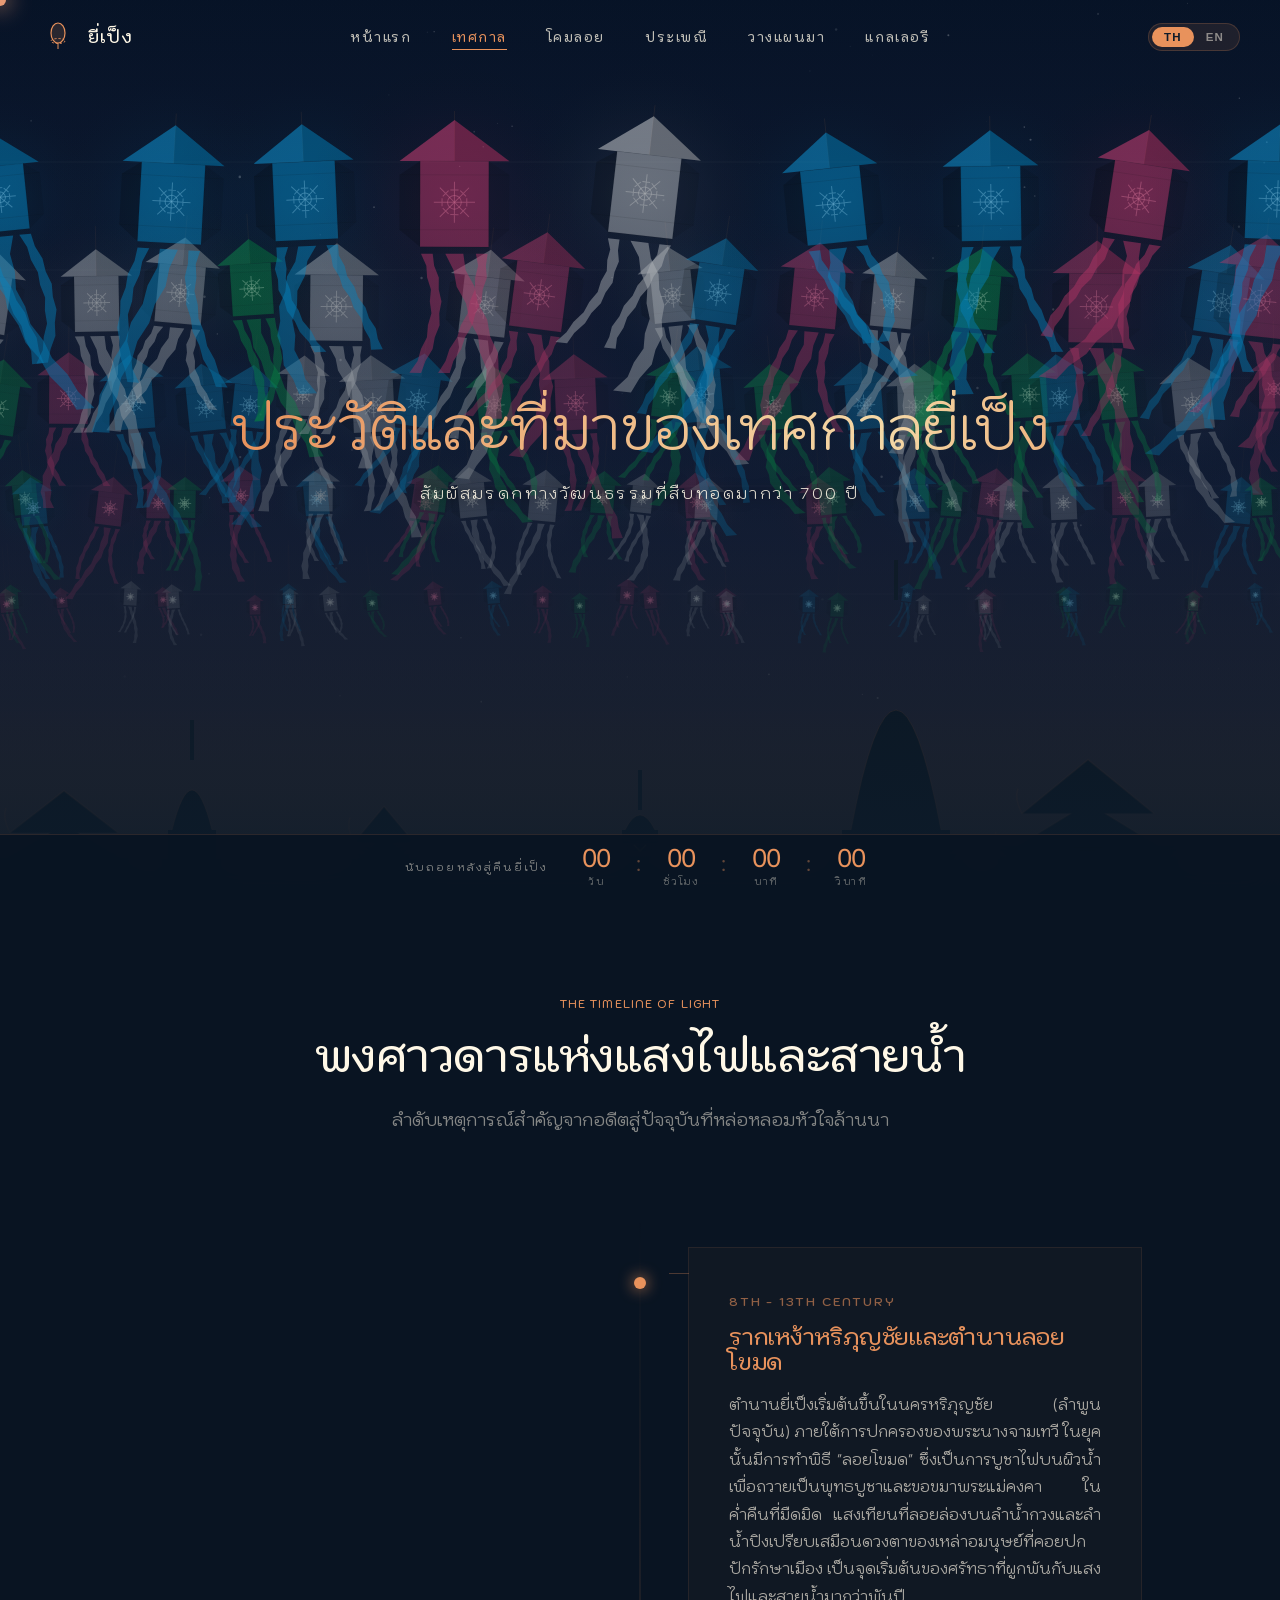
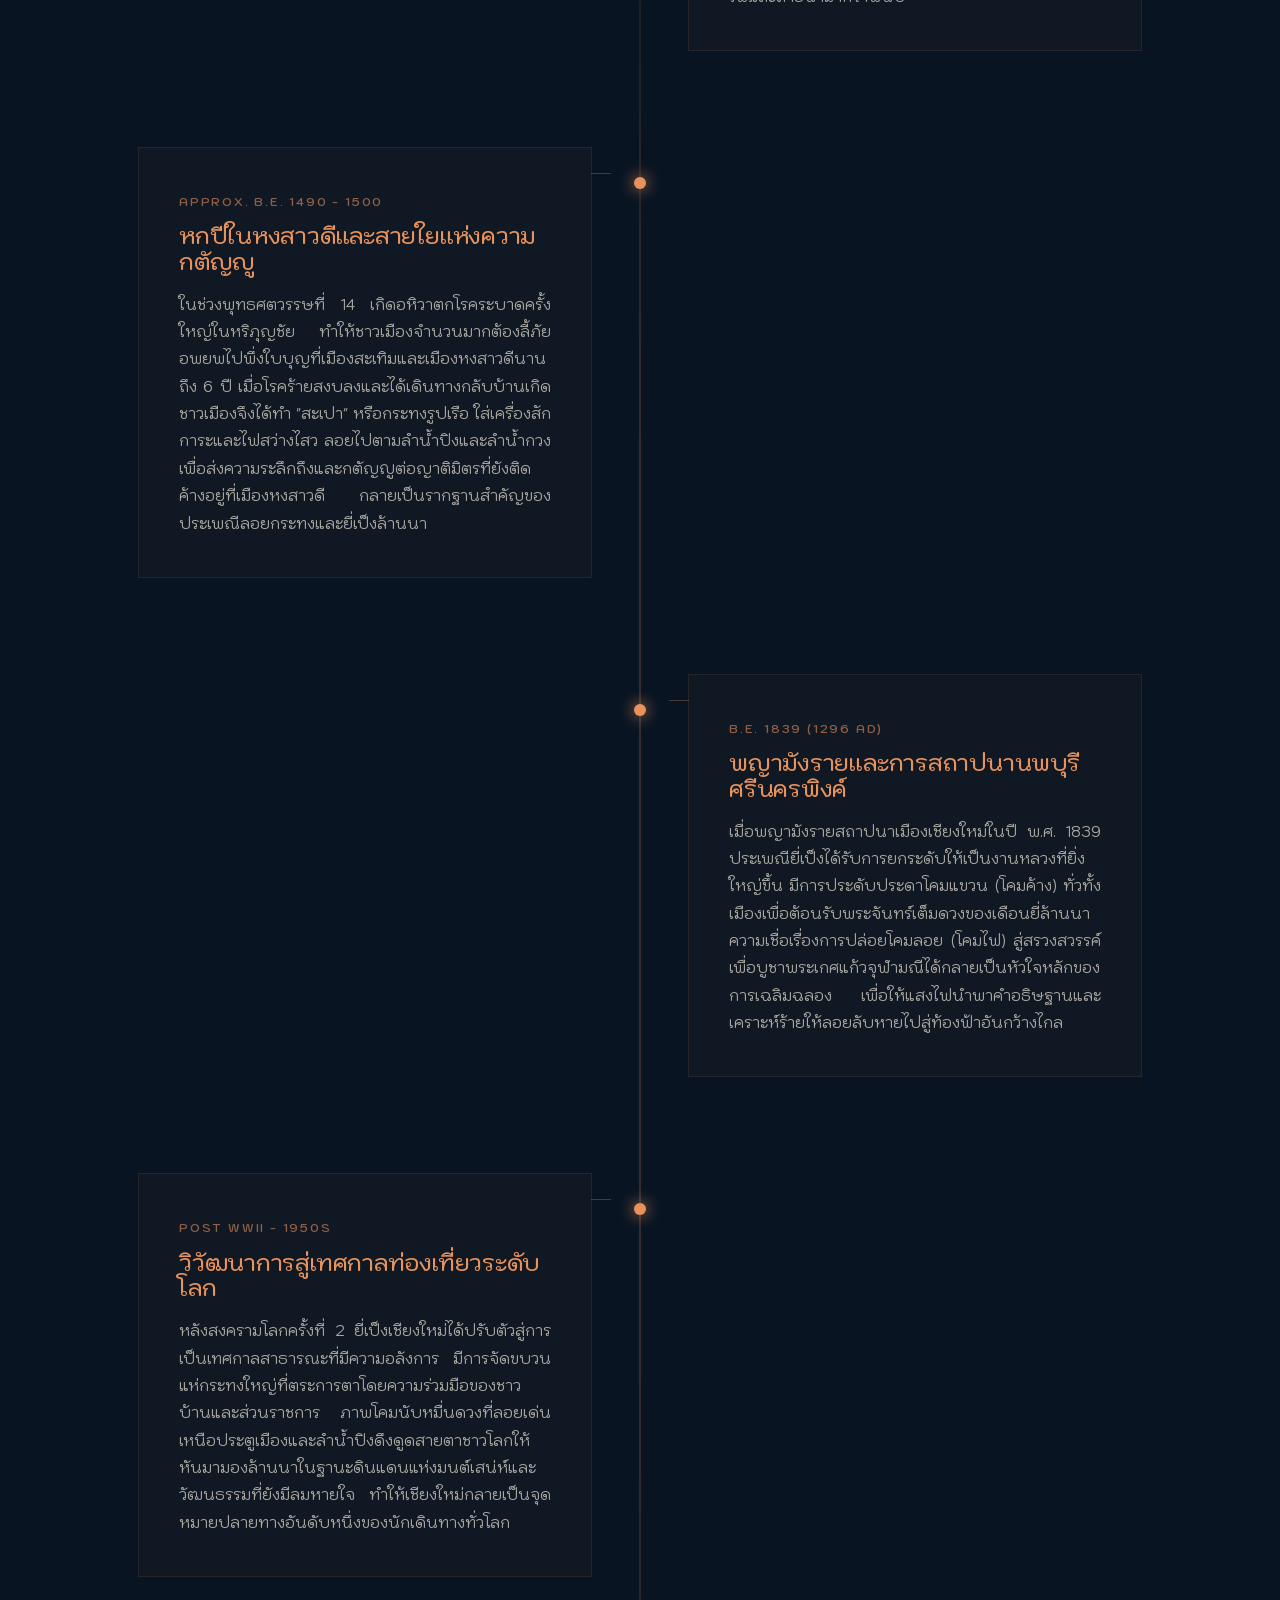
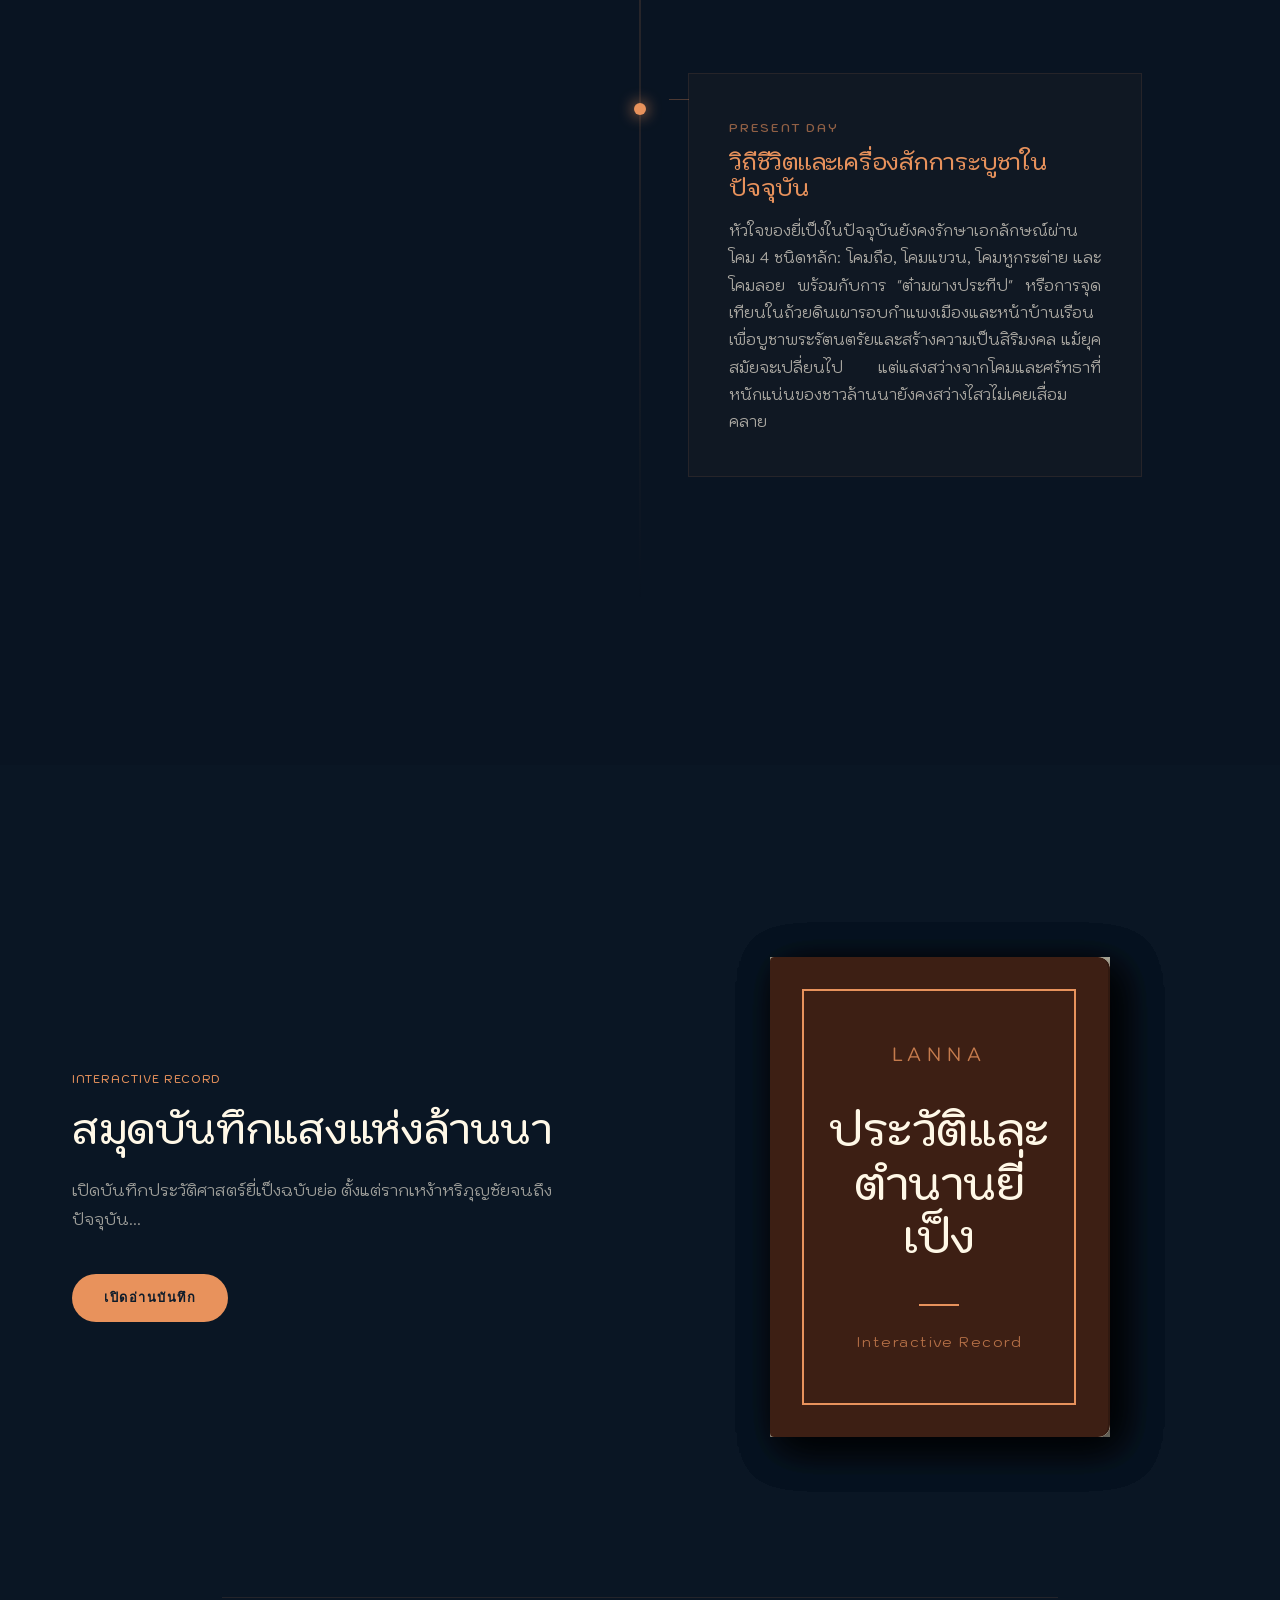
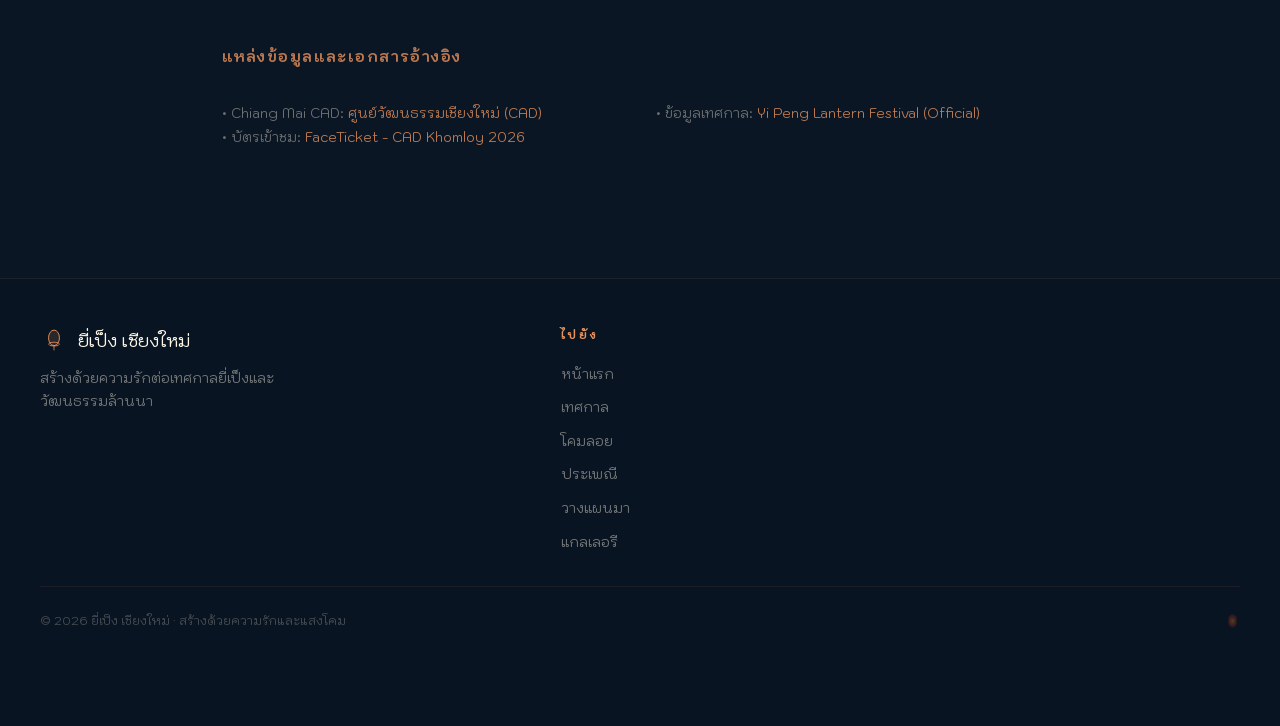
==== commit 9c467b59: "comp lan" ====
--- a/festival.html
+++ b/festival.html
@@ -224,11 +224,7 @@
         </div>
       </section>
 
-      <h2 class="reveal display-md" style="color:#FFF8E7;text-align:center;margin-bottom:3rem;" data-i18n="fest_timeline_h">ลำดับคืนยี่เป็ง</h2>
-      <div style="max-width:720px;margin:0 auto;position:relative; margin-bottom: 8rem; padding-left: 20px;">
-        <div class="schedule-line"></div>
-        <div id="tl-items"></div>
-      </div>
+
 
 
     </section>
@@ -291,6 +287,6 @@
   <script src="js/app.js"></script>
   <script src="js/parallax.js"></script>
   <script src="js/hero-hanging.js"></script>
-  <script src="js/festival.js"></script>
+
 </body>
 </html>
--- a/css/festival.css
+++ b/css/festival.css
@@ -12,7 +12,10 @@
     animation: text-glow-pulse 4s ease-in-out infinite;
 }
 
-#sec-festival .hero-container {
+#sec-festival .hero-container,
+#sec-traditions .hero-container,
+#sec-lanterns .hero-container,
+#sec-gallery .hero-container {
     position: relative;
     height: 100vh;
     overflow: hidden;
@@ -21,7 +24,10 @@
     justify-content: center;
 }
 
-#sec-festival .text-content {
+#sec-festival .text-content,
+#sec-traditions .text-content,
+#sec-lanterns .text-content,
+#sec-gallery .text-content {
     position: relative;
     text-align: center;
     padding: 0 1rem;
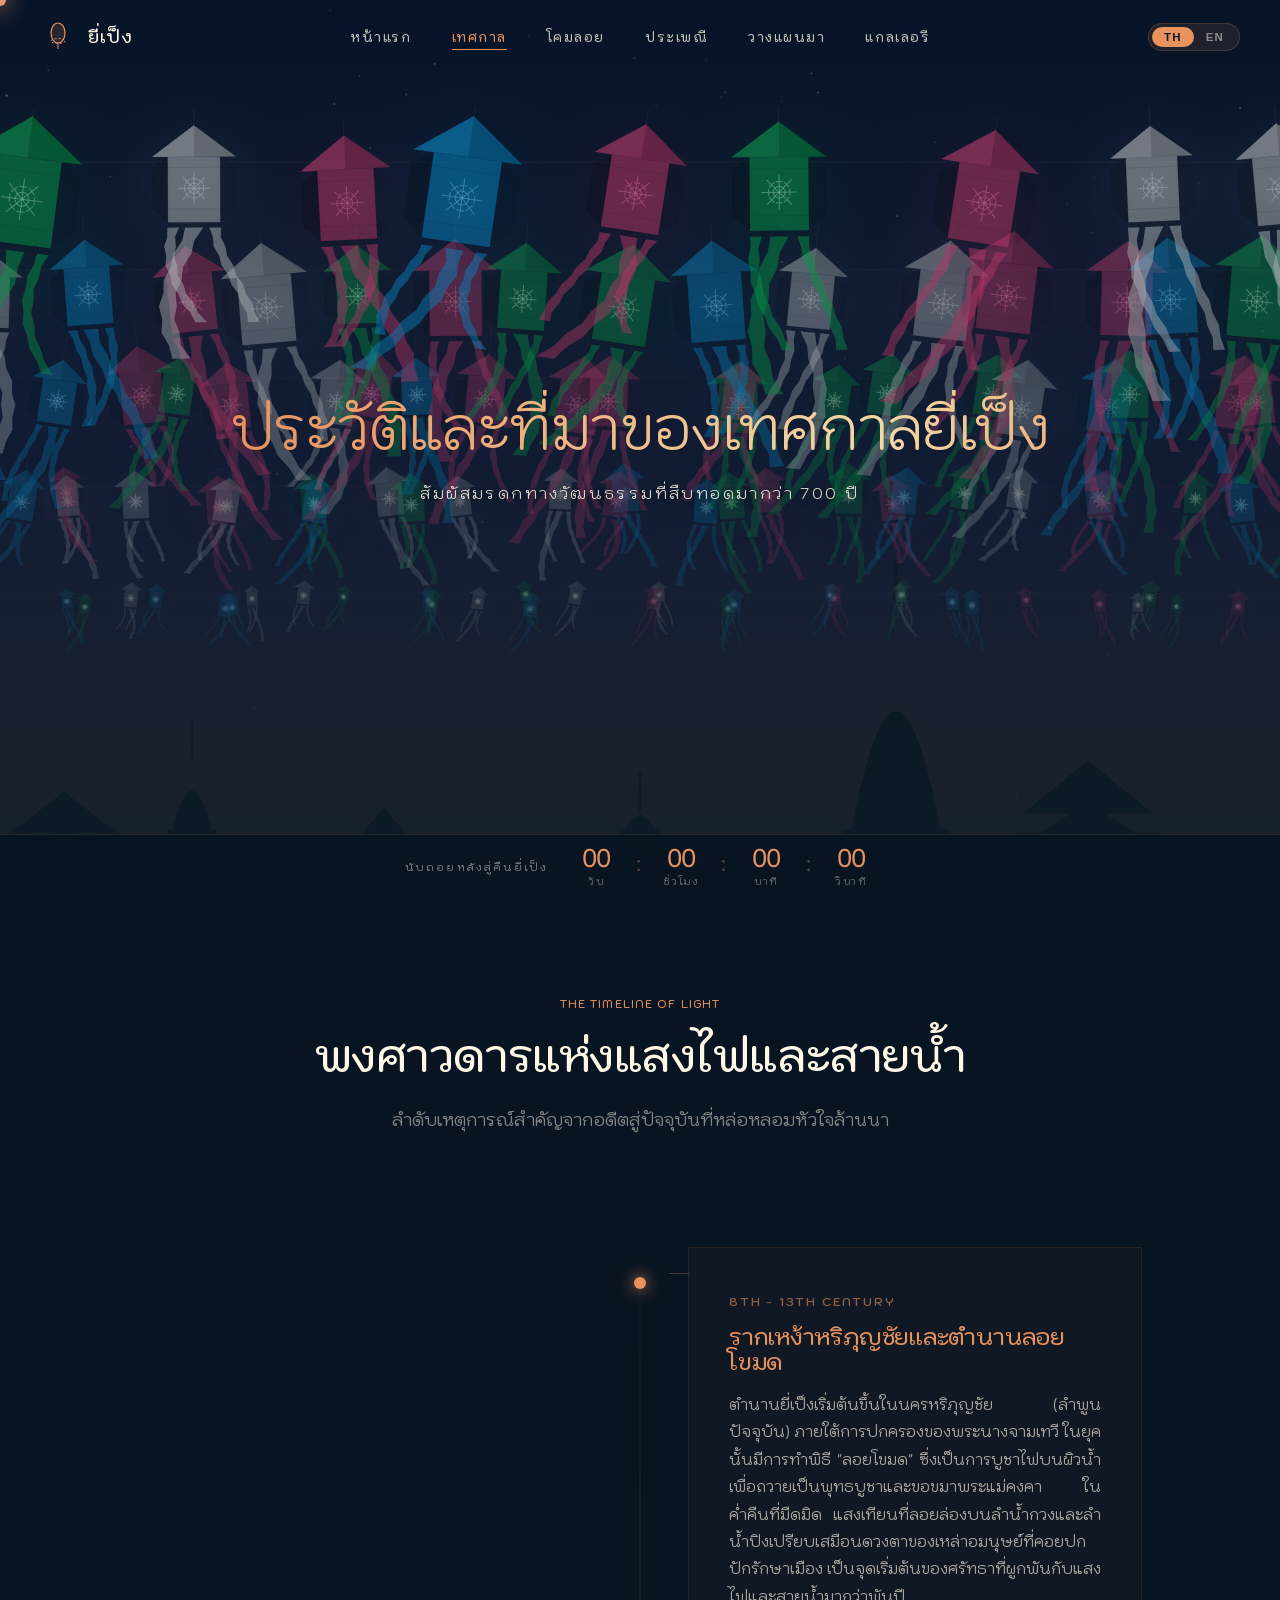
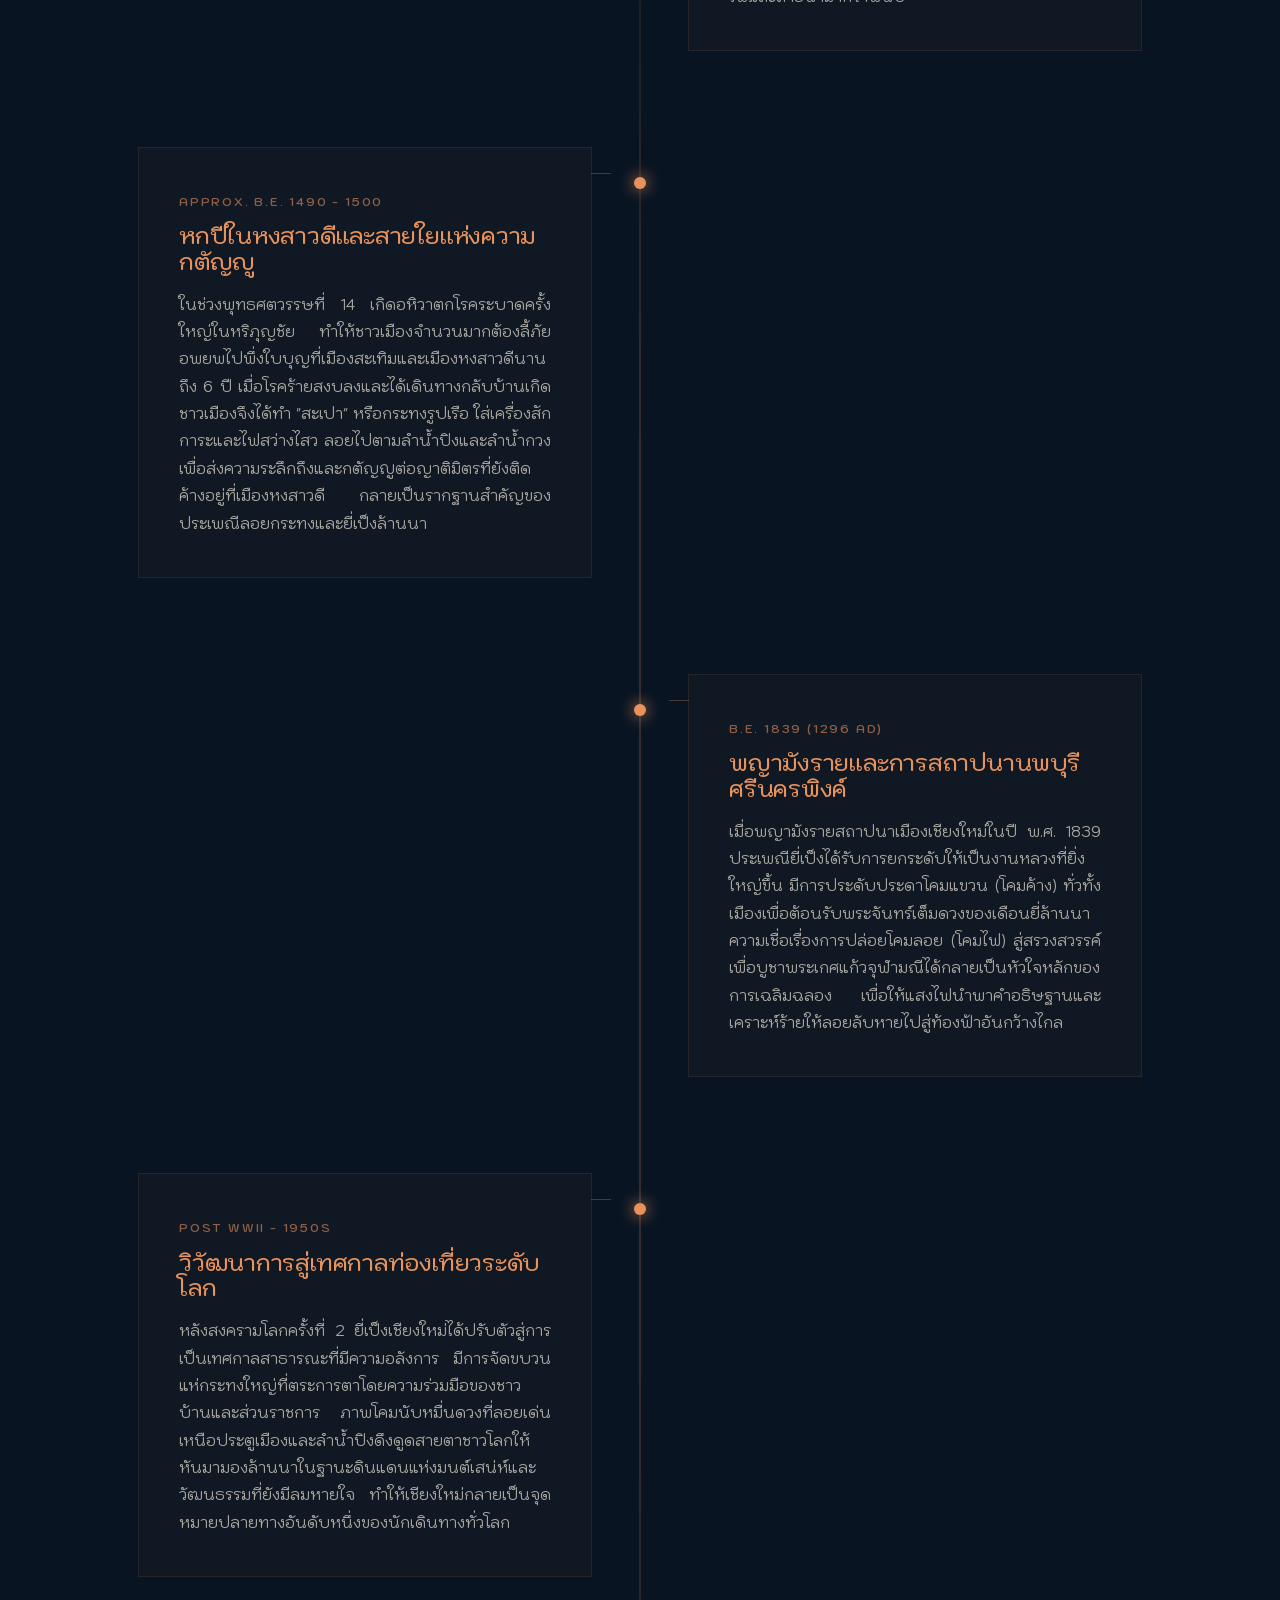
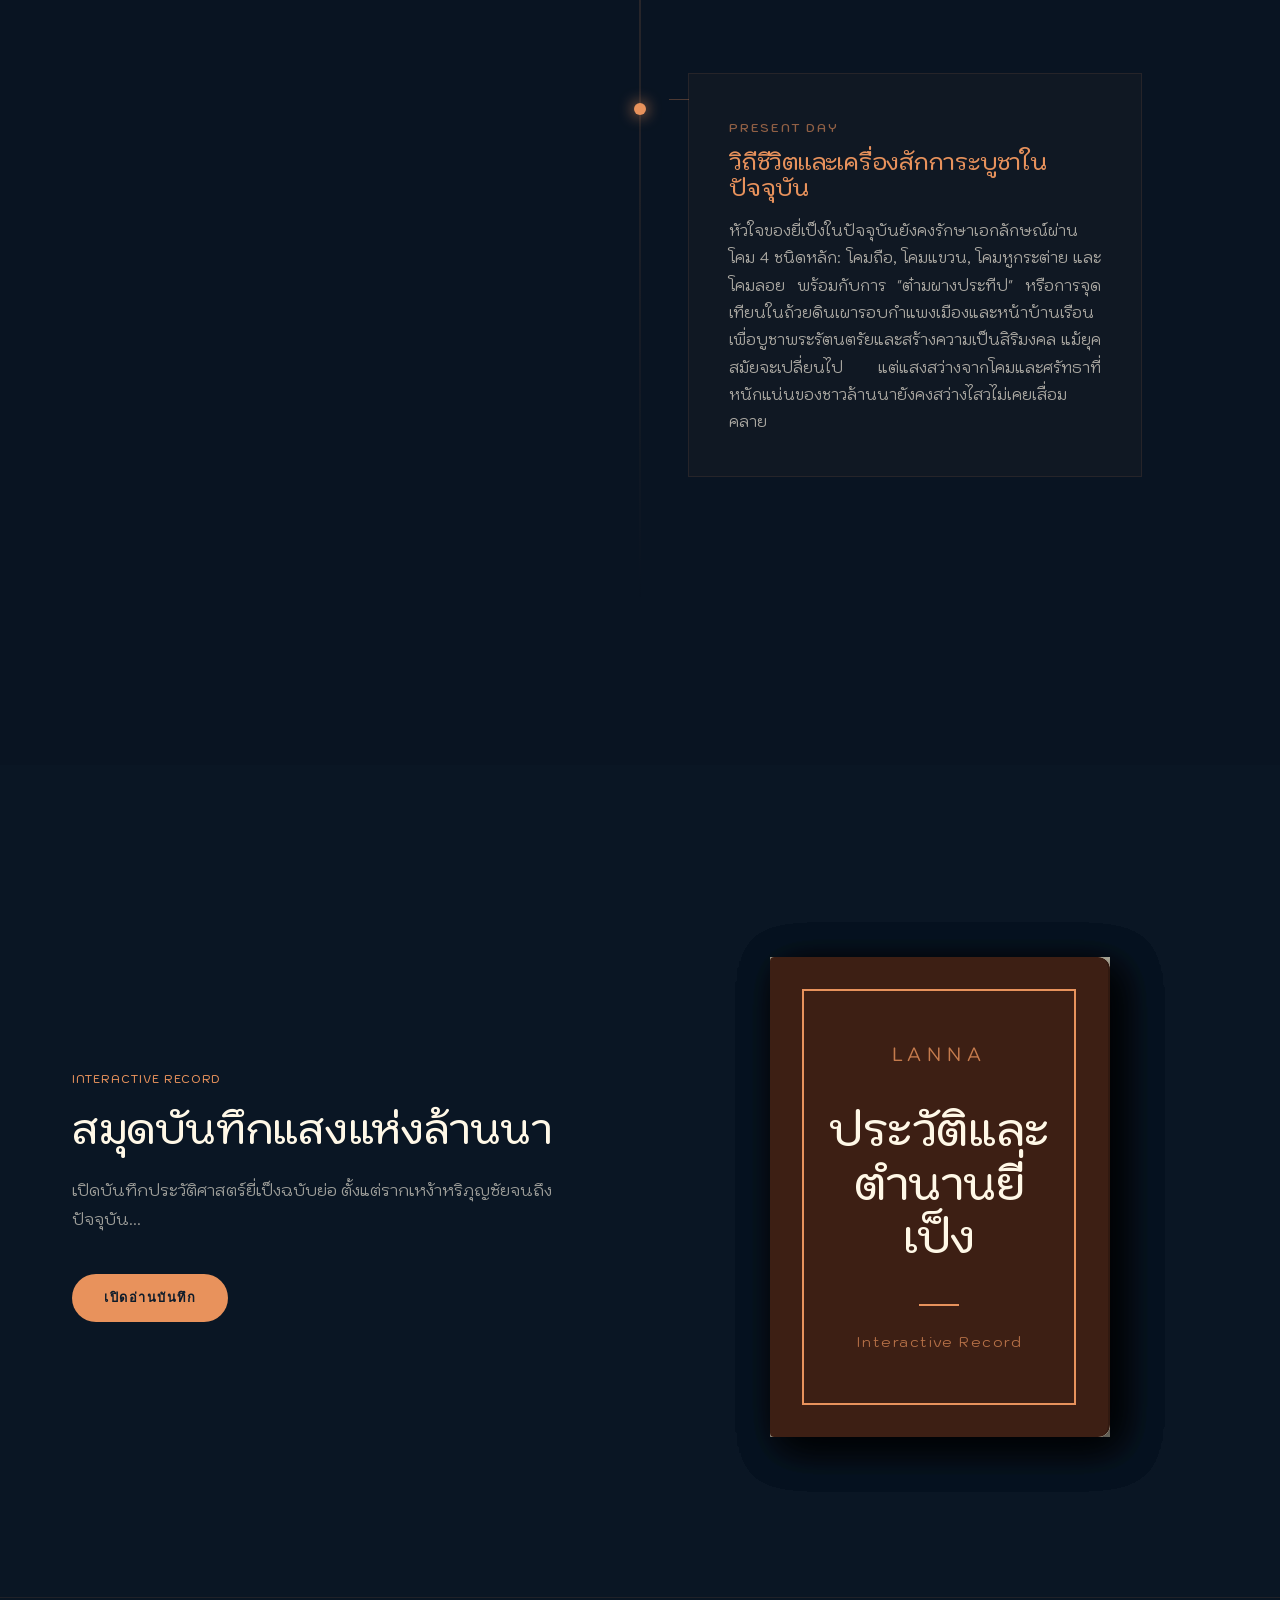
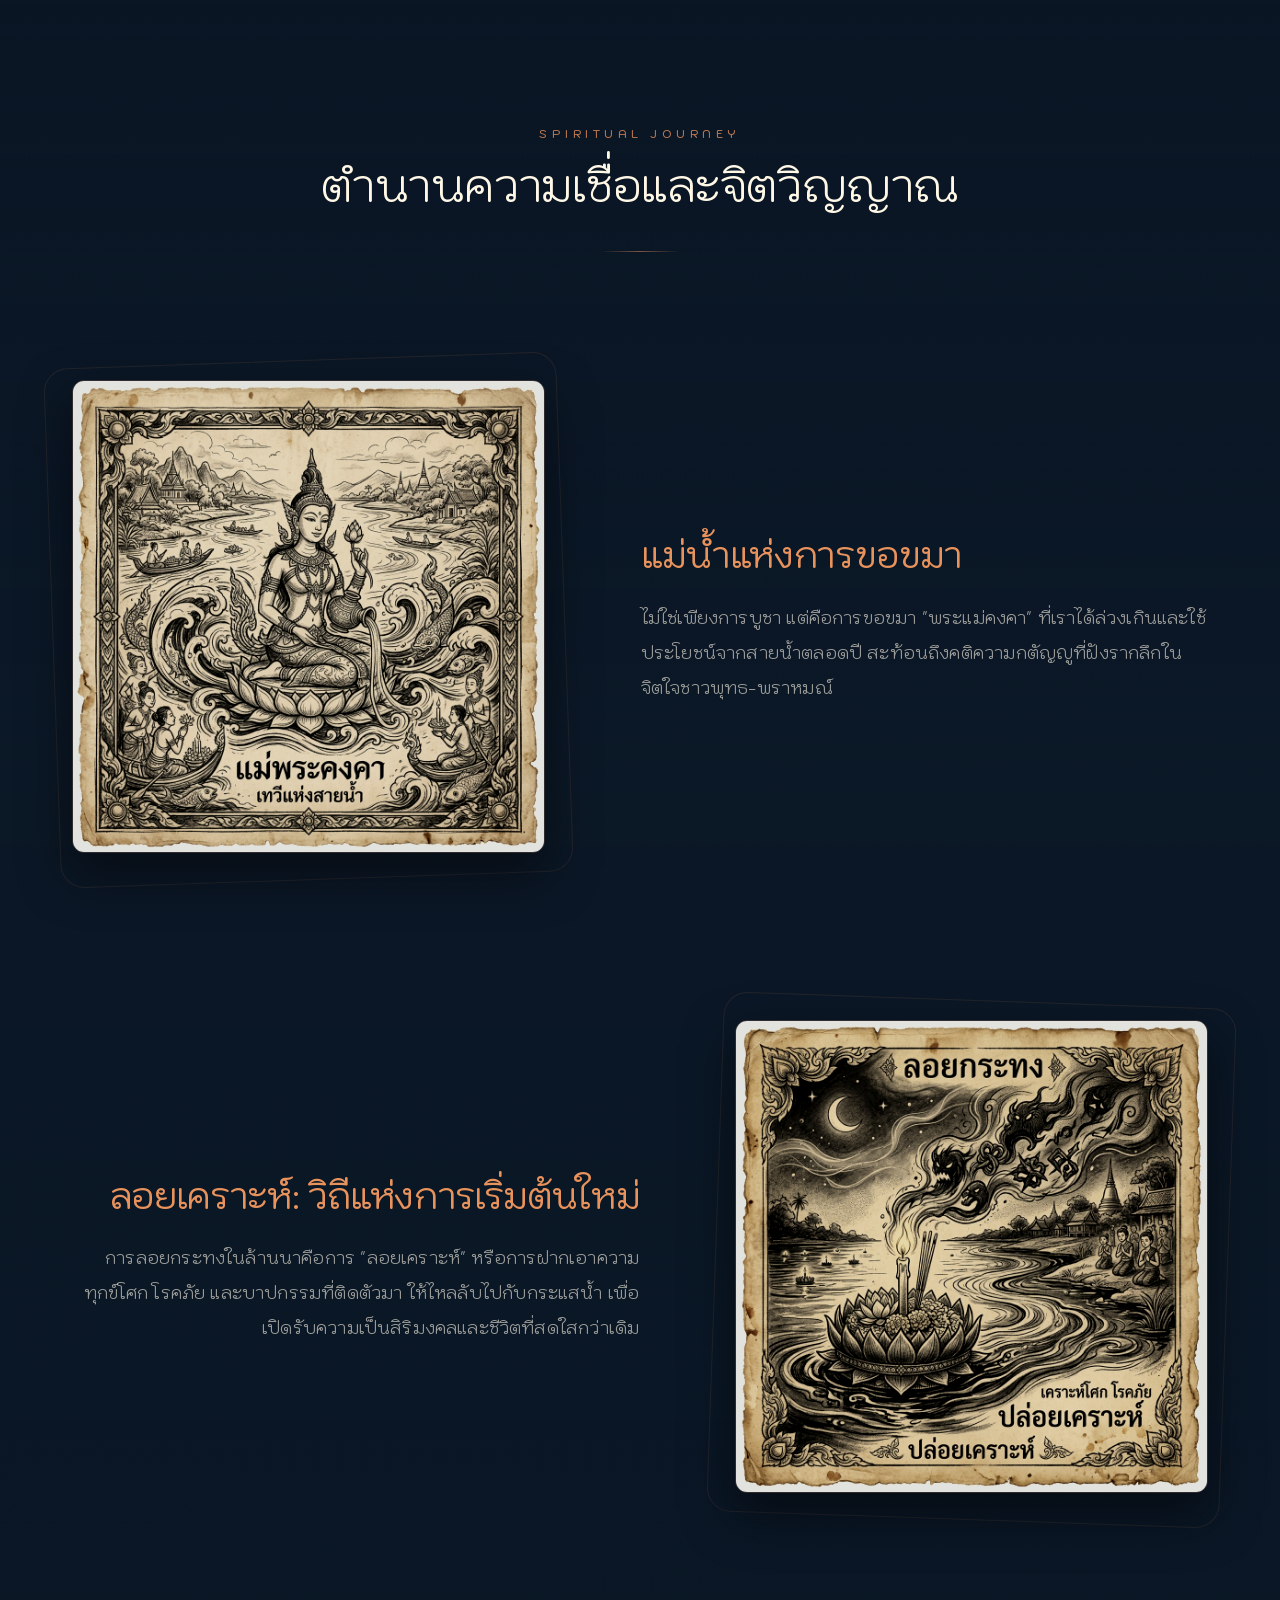
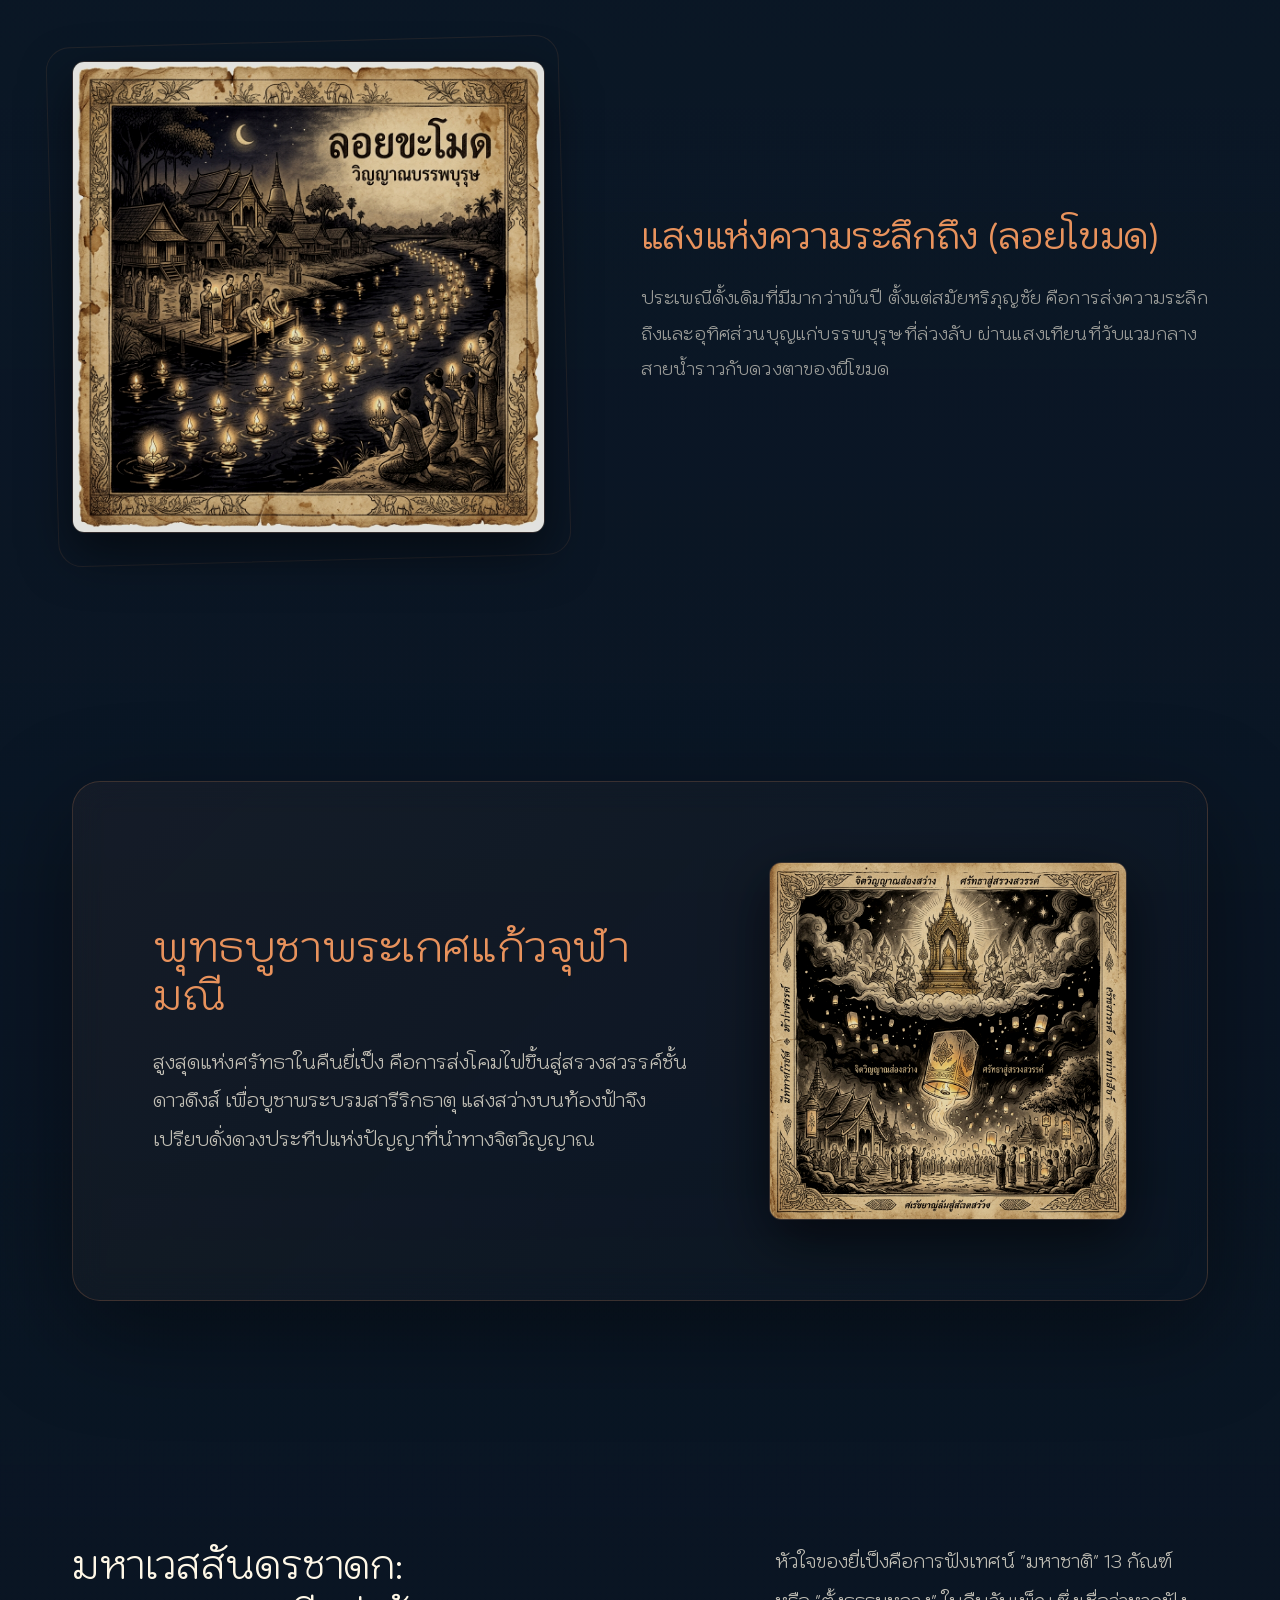
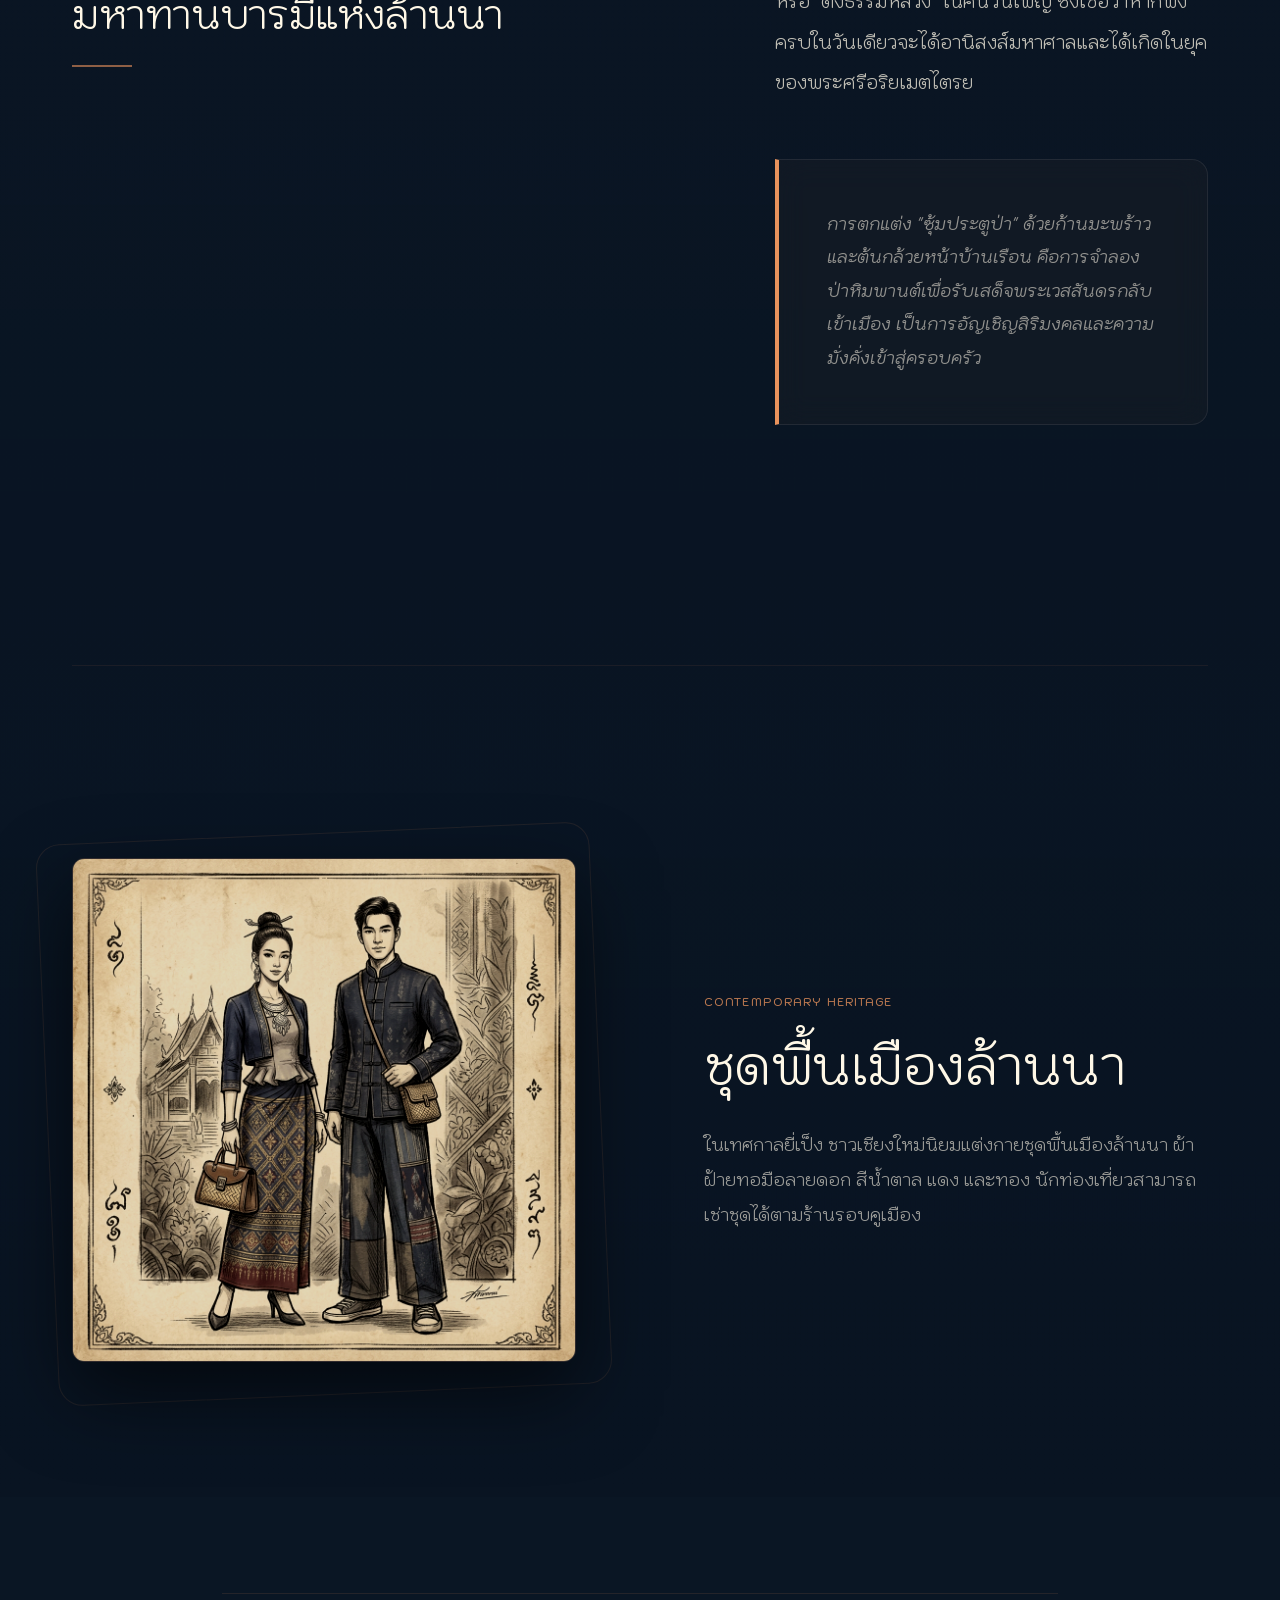
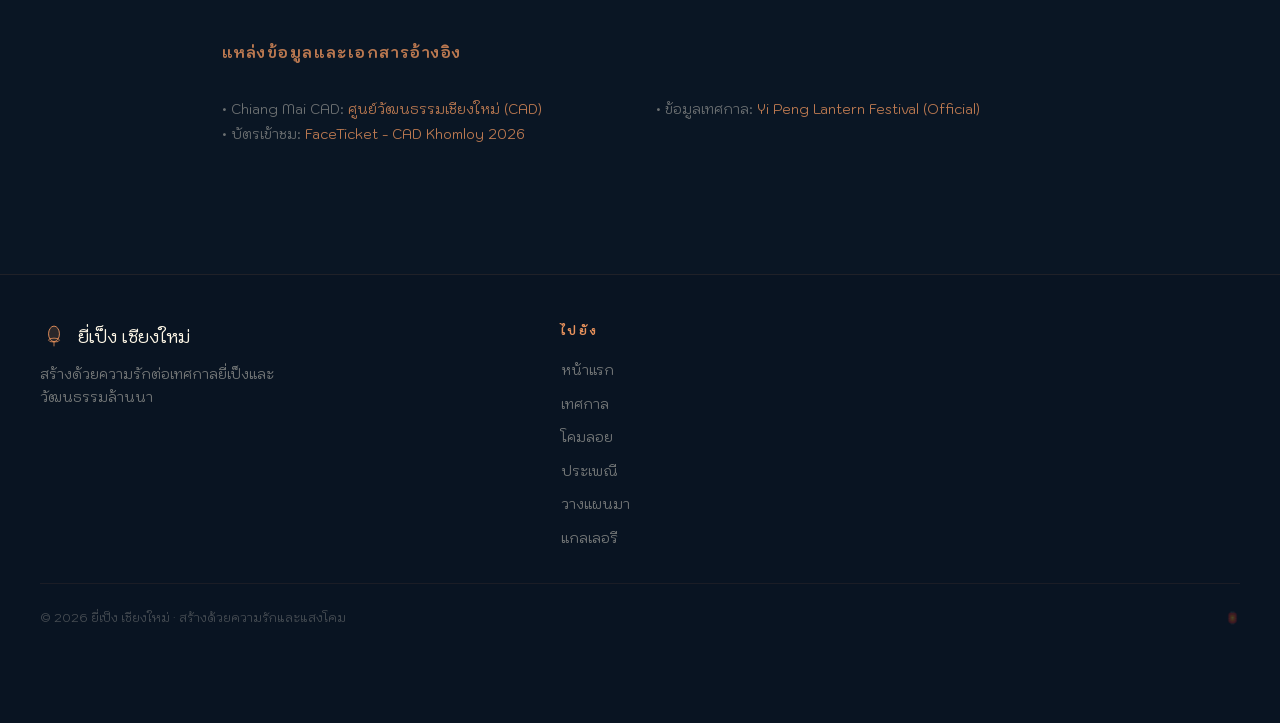
==== commit 9e508bbc: "update" ====
--- a/festival.html
+++ b/festival.html
@@ -207,7 +207,143 @@
           </div>
         </div>
 
-        <!-- ═══ SECTION: REFERENCES ══════════════════════ -->
+        <!-- ═══ SECTION: TRADITIONS & SPIRIT (Moved from traditions.html) ══════════════════════ -->
+        <div style="background: linear-gradient(to bottom, transparent, rgba(13, 27, 42, 0.4) 15%, #091422 100%); margin-top: 6rem; position: relative; border-top: 1px solid rgba(232, 146, 92, 0.1);">
+          <div style="max-width:1200px; margin:0 auto; padding:8rem 2rem;">
+
+            <!-- Section 1: The Essence of Faith -->
+            <div style="text-align:center; margin-bottom:8rem;">
+              <p class="eyebrow reveal" style="letter-spacing:0.4em; color:var(--lantern-gold); opacity: 0.8;">SPIRITUAL JOURNEY</p>
+              <h2 class="display-md reveal reveal-delay-1 animate-text-glow"
+                style="color:var(--moonlight); margin-top:1rem; font-weight:300;" data-i18n="trad_beliefs_h">ตำนานความเชื่อและจิตวิญญาณ</h2>
+              <div
+                style="width:80px; height:1px; background:linear-gradient(to right, transparent, var(--lantern-gold), transparent); margin:2.5rem auto; opacity: 0.5;">
+              </div>
+            </div>
+
+            <!-- Beliefs: Vertical Storytelling Flow -->
+            <div style="display:flex; flex-direction:column; gap:10rem; margin-bottom:15rem;">
+
+              <!-- Belief 1: Khongkha -->
+              <div class="reveal" style="display:grid; grid-template-columns: 1fr 1.2fr; gap:6rem; align-items:center;">
+                <div style="position:relative;">
+                  <div
+                    style="position:absolute; inset:-20px; border:1px solid rgba(232,146,92,0.1); border-radius:24px; transform:rotate(-2deg);">
+                  </div>
+                  <img src="assets/images/trad_khongkha.png" alt="Mae Khongkha"
+                    style="width:100%; aspect-ratio:1; border-radius:12px; object-fit:cover; border:1px solid rgba(232,146,92,0.2); filter:sepia(0.2) brightness(0.85) contrast(1.1); box-shadow: 0 20px 50px rgba(0,0,0,0.5);">
+                </div>
+                <div>
+                  <h3 style="font-family:var(--font-th); font-size:2.2rem; color:var(--lantern-gold); margin-bottom:1.5rem; font-weight: 400;"
+                    data-i18n="trad_belief_khongkha_h">แม่น้ำแห่งการขอขมา</h3>
+                  <p style="color:rgba(255,248,231,0.6); font-size:1.1rem; line-height:2; font-weight:300; letter-spacing:0.01em;"
+                    data-i18n="trad_belief_khongkha_p">ไม่ใช่เพียงการบูชา แต่คือการขอขมา "พระแม่คงคา"
+                    ที่เราได้ล่วงเกินและใช้ประโยชน์จากสายน้ำตลอดปี
+                    สะท้อนถึงคติความกตัญญูที่ฝังรากลึกในจิตใจชาวพุทธ-พราหมณ์</p>
+                </div>
+              </div>
+
+              <!-- Belief 2: Khrao (Reverse) -->
+              <div class="reveal" style="display:grid; grid-template-columns: 1.2fr 1fr; gap:6rem; align-items:center;">
+                <div style="text-align:right;">
+                  <h3 style="font-family:var(--font-th); font-size:2.2rem; color:var(--lantern-gold); margin-bottom:1.5rem; font-weight: 400;"
+                    data-i18n="trad_belief_khrao_h">ลอยเคราะห์: วิถีแห่งการเริ่มต้นใหม่</h3>
+                  <p style="color:rgba(255,248,231,0.6); font-size:1.1rem; line-height:2; font-weight:300; letter-spacing:0.01em;"
+                    data-i18n="trad_belief_khrao_p">การลอยกระทงในล้านนาคือการ "ลอยเคราะห์" หรือการฝากเอาความทุกข์โศก
+                    และบาปกรรมที่ติดตัวมา ให้ไหลลับไปกับกระแสน้ำ เพื่อเปิดรับความเป็นสิริมงคล</p>
+                </div>
+                <div style="position:relative;">
+                  <div
+                    style="position:absolute; inset:-20px; border:1px solid rgba(232,146,92,0.1); border-radius:24px; transform:rotate(2deg);">
+                  </div>
+                  <img src="assets/images/trad_khrao.png" alt="Loy Khrao"
+                    style="width:100%; aspect-ratio:1; border-radius:12px; object-fit:cover; border:1px solid rgba(232,146,92,0.2); filter:sepia(0.2) brightness(0.85) contrast(1.1); box-shadow: 0 20px 50px rgba(0,0,0,0.5);">
+                </div>
+              </div>
+
+              <!-- Belief 3: Ancestors -->
+              <div class="reveal" style="display:grid; grid-template-columns: 1fr 1.2fr; gap:6rem; align-items:center;">
+                <div style="position:relative;">
+                  <div
+                    style="position:absolute; inset:-20px; border:1px solid rgba(232,146,92,0.1); border-radius:24px; transform:rotate(-1.5deg);">
+                  </div>
+                  <img src="assets/images/trad_ancestors.png" alt="Ancestors"
+                    style="width:100%; aspect-ratio:1; border-radius:12px; object-fit:cover; border:1px solid rgba(232,146,92,0.2); filter:sepia(0.2) brightness(0.85) contrast(1.1); box-shadow: 0 20px 50px rgba(0,0,0,0.5);">
+                </div>
+                <div>
+                  <h3 style="font-family:var(--font-th); font-size:2.2rem; color:var(--lantern-gold); margin-bottom:1.5rem; font-weight: 400;"
+                    data-i18n="trad_belief_ancestors_h">แสงแห่งความระลึกถึง (ลอยโขมด)</h3>
+                  <p style="color:rgba(255,248,231,0.6); font-size:1.1rem; line-height:2; font-weight:300; letter-spacing:0.01em;"
+                    data-i18n="trad_belief_ancestors_p">ประเพณีที่มีมากว่าพันปี
+                    คือการส่งความระลึกถึงและอุทิศส่วนบุญแก่บรรพบุรุษที่ล่วงลับ
+                    ผ่านแสงเทียนที่วับแวมกลางสายน้ำราวกับดวงตาของผีโขมด</p>
+                </div>
+              </div>
+
+              <!-- Belief 4: Buddha (Wide Highlight) -->
+              <div class="reveal glass-card"
+                style="padding:5rem; margin-top:5rem; border-color:rgba(232,146,92,0.2); background:linear-gradient(135deg, rgba(232,146,92,0.05), transparent); display:grid; grid-template-columns: 1.5fr 1fr; gap:5rem; align-items:center; box-shadow: 0 30px 100px rgba(0,0,0,0.4);">
+                <div style="text-align:left;">
+                  <h3
+                    style="font-family:var(--font-th); font-size:2.6rem; color:var(--lantern-gold); margin-bottom:1.5rem; font-weight: 300;"
+                    data-i18n="trad_belief_buddha_h">พุทธบูชาพระเกศแก้วจุฬามณี</h3>
+                  <p style="color:rgba(255,248,231,0.75); font-size:1.2rem; line-height:2; font-weight:300;"
+                    data-i18n="trad_belief_buddha_p">สูงสุดแห่งศรัทธา คือการส่งโคมไฟขึ้นสู่สรวงสวรรค์ชั้นดาวดึงส์
+                    เพื่อบูชาพระบรมสารีริกธาตุ แสงสว่างเปรียบดั่งดวงประทีปแห่งปัญญาที่นำทางจิตวิญญาณ</p>
+                </div>
+                <img src="assets/images/trad_buddha.png" alt="Buddha Relic"
+                  style="width:100%; aspect-ratio:1; border-radius:12px; object-fit:cover; border:1px solid rgba(232,146,92,0.2); filter:sepia(0.2) brightness(0.85) contrast(1.1); box-shadow: 0 20px 60px rgba(0,0,0,0.6);">
+              </div>
+            </div>
+
+            <!-- Section 2: Vessantara (Cinematic Section) -->
+            <div style="margin-bottom:15rem;">
+              <div style="display:grid; grid-template-columns: 1.4fr 1fr; gap:6rem; align-items:start;">
+                <div class="reveal-left">
+                  <h2
+                    style="font-family:var(--font-th); font-size:2.4rem; color:var(--moonlight); line-height:1.3; margin-bottom:1.5rem; font-weight: 300; word-break: keep-all;"
+                    data-i18n="trad_vessantara_h">มหาเวสสันดรชาดก:<br>มหาทานบารมีแห่งล้านนา</h2>
+                  <div style="width:60px; height:2px; background:var(--lantern-gold); margin-bottom:2.5rem; opacity: 0.6;"></div>
+                </div>
+                <div class="reveal-right">
+                  <p style="color:rgba(255,248,231,0.75); font-size:1.15rem; line-height:2.2; margin-bottom:3.5rem; font-weight:300;"
+                    data-i18n="trad_vessantara_p1">หัวใจของยี่เป็งคือการฟังเทศน์ "มหาชาติ" 13 กัณฑ์ หรือ "ตั้งธรรมหลวง"
+                    ในคืนวันเพ็ญ ซึ่งเชื่อว่าหากฟังครบในวันเดียวจะได้อานิสงส์มหาศาล</p>
+                  <div class="glass-card"
+                    style="padding:3rem; border-left:4px solid var(--lantern-gold); background:rgba(232,146,92,0.03); border-radius: 0 16px 16px 0;">
+                    <p style="color:rgba(255,248,231,0.55); font-size:1.05rem; line-height:2; font-style:italic;"
+                      data-i18n="trad_vessantara_p2">การตกแต่ง "ซุ้มประตูป่า"
+                      คือการจำลองป่าหิมพานต์เพื่อรับเสด็จพระเวสสันดรกลับเข้าเมือง
+                      เป็นการอัญเชิญสิริมงคลและความมั่งคั่งเข้าสู่ครอบครัว</p>
+                  </div>
+                </div>
+              </div>
+            </div>
+
+            <!-- Section 3: Modern Lanna Fashion -->
+            <div class="reveal"
+              style="display:grid; grid-template-columns:1fr 1fr; gap:8rem; align-items:center; margin-top:15rem; border-top:1px solid rgba(232,146,92,0.08); padding-top:12rem;">
+              <div style="position:relative;">
+                <div
+                  style="position:absolute; inset:-25px; border:1px solid rgba(232,146,92,0.1); border-radius:24px; transform:rotate(-2.5deg);">
+                </div>
+                <img src="assets/images/trad_dress_modern.png" alt="Modern Lanna Dress"
+                  style="position:relative; z-index:1; border-radius:12px; width:100%; aspect-ratio:1; object-fit:cover; border:1px solid rgba(232,146,92,0.2); filter:sepia(0.2) brightness(0.85) contrast(1.1); box-shadow: 0 30px 80px rgba(0,0,0,0.6);">
+              </div>
+              <div>
+                <p class="eyebrow" style="color:var(--lantern-gold); margin-bottom:1.5rem; opacity: 0.8;">CONTEMPORARY HERITAGE</p>
+                <h2
+                  style="font-family:var(--font-th); font-size:3.2rem; color:var(--moonlight); margin-bottom:2rem; font-weight:300;"
+                  data-i18n="trad_cloth_h">เสน่ห์ล้านนาร่วมสมัย</h2>
+                <p style="color:rgba(255,248,231,0.6); line-height:2; font-size:1.1rem; font-weight:300;"
+                  data-i18n="trad_cloth_p">การตีความมรดกทางวัฒนธรรมในมุมมองใหม่ ที่นำผ้าทอมือพื้นเมืองมาผสานกับดีไซน์สากลอย่างลงตัว สะท้อนถึงอัตลักษณ์ที่ไม่เคยหยุดนิ่งของชาวล้านนาในยุคปัจจุบัน</p>
+              </div>
+            </div>
+          </div>
+        </div>
+
+
+
         <div style="max-width:900px; margin: 6rem auto 0; padding: 0 2rem; opacity: 0.8;">
           <div style="border-top: 1px solid rgba(232,146,92,0.15); padding-top: 3rem;">
             <h4 style="font-family:var(--font-display); color:var(--lantern-gold); font-size: 0.9rem; letter-spacing: 0.1em; text-transform: uppercase; margin-bottom: 2rem;" data-i18n="fest_refs_h">แหล่งข้อมูลและเอกสารอ้างอิง</h4>
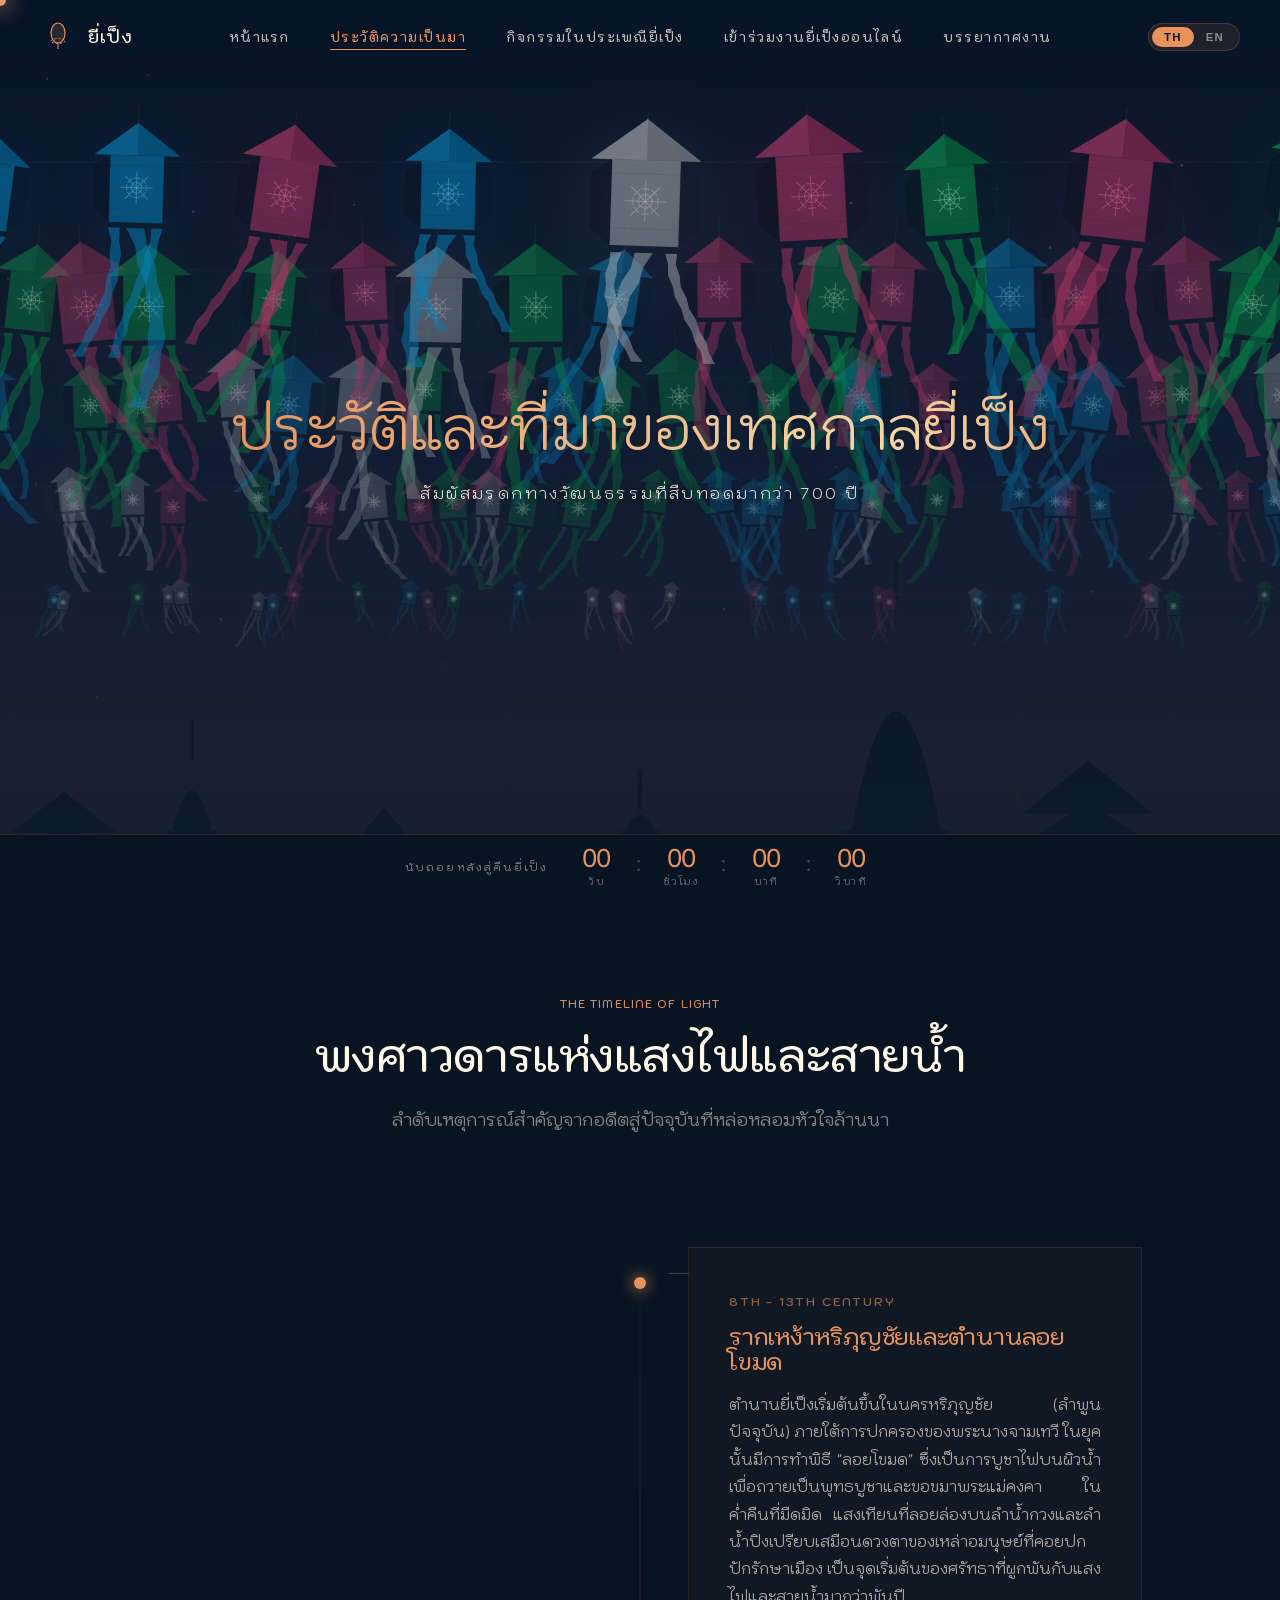
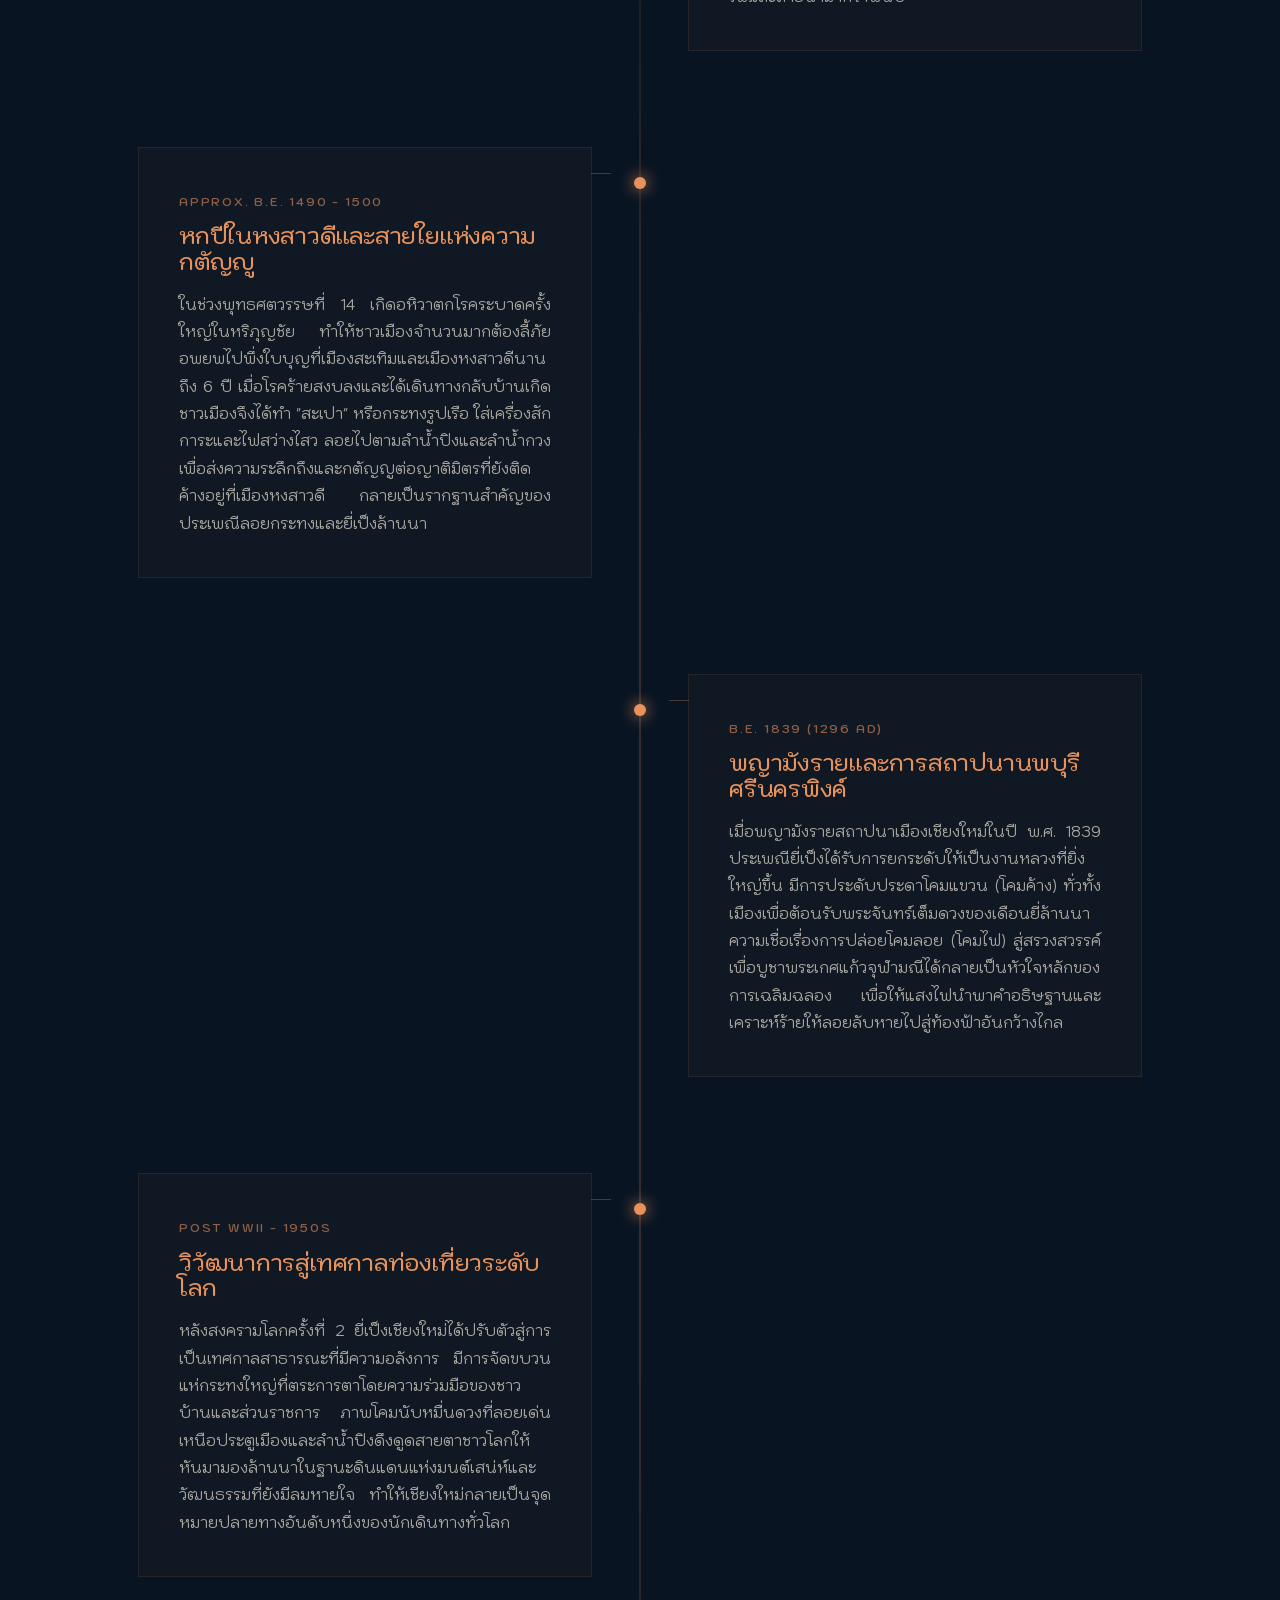
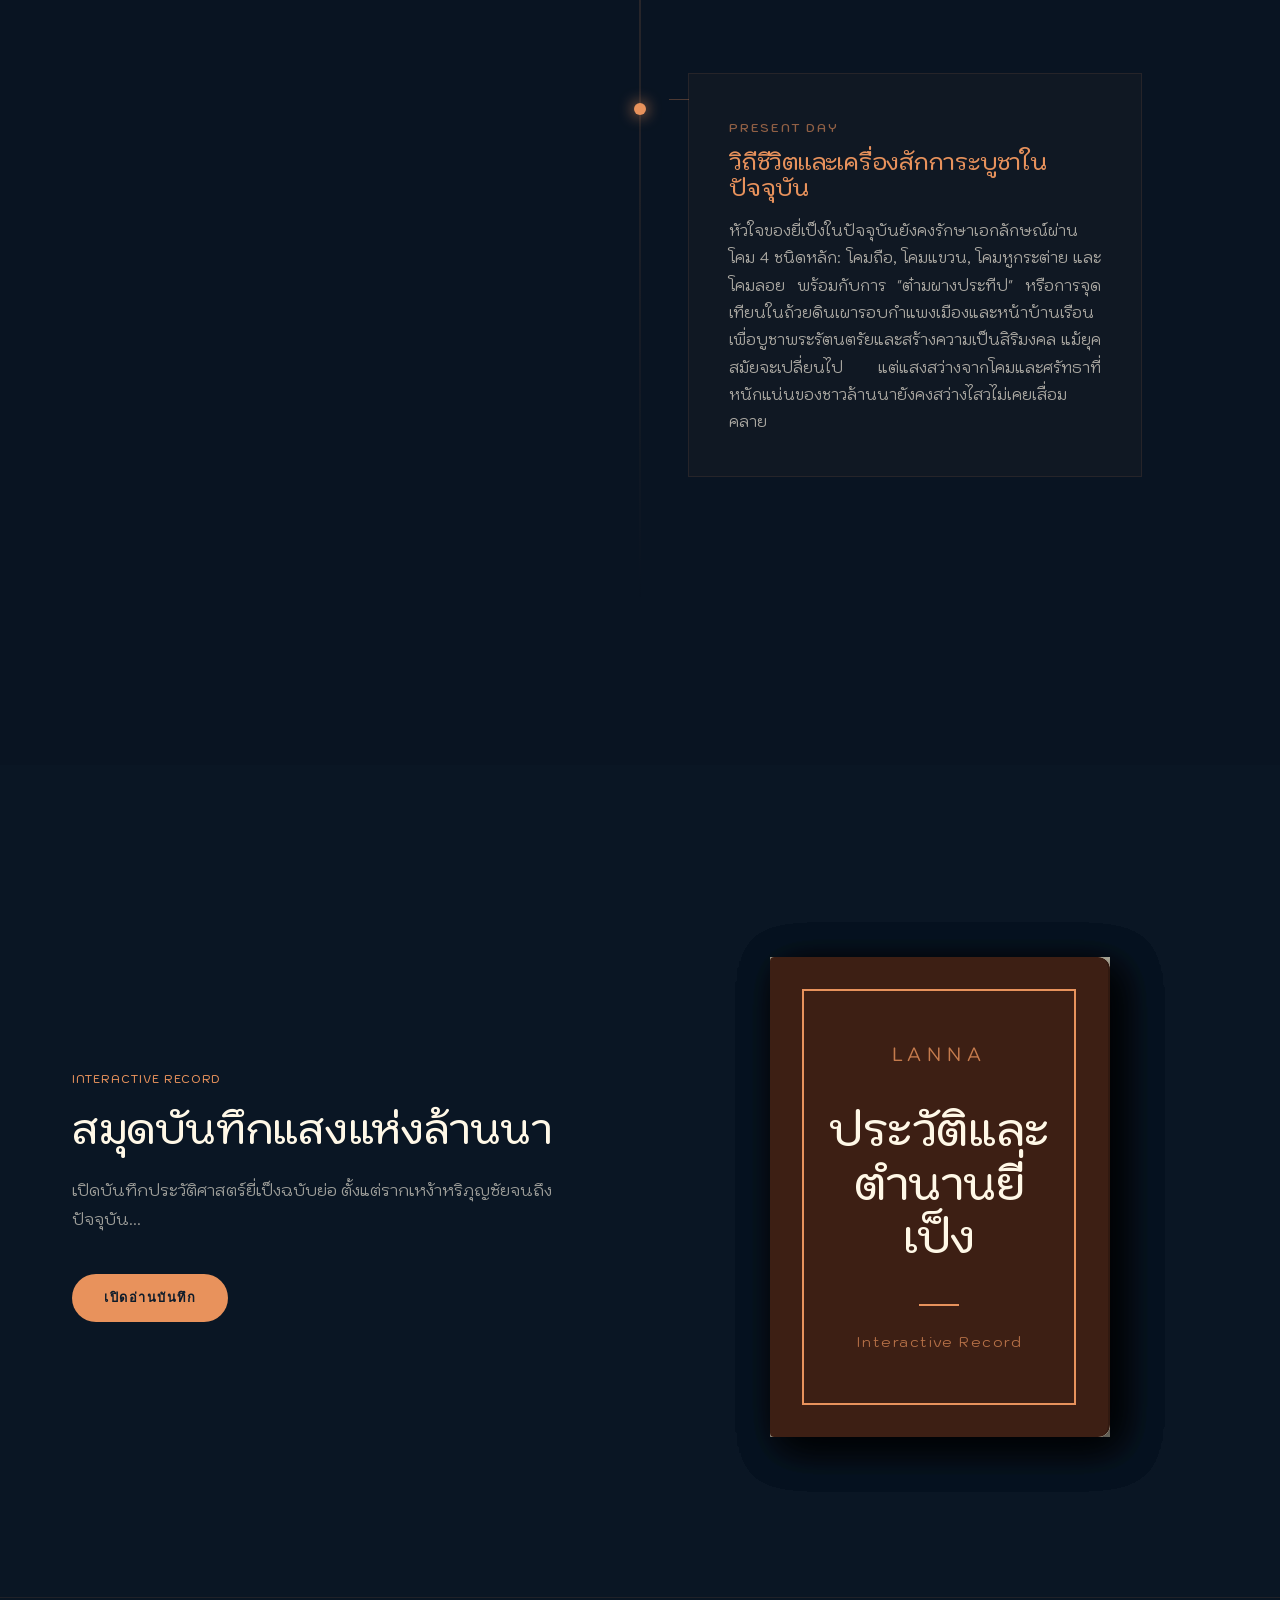
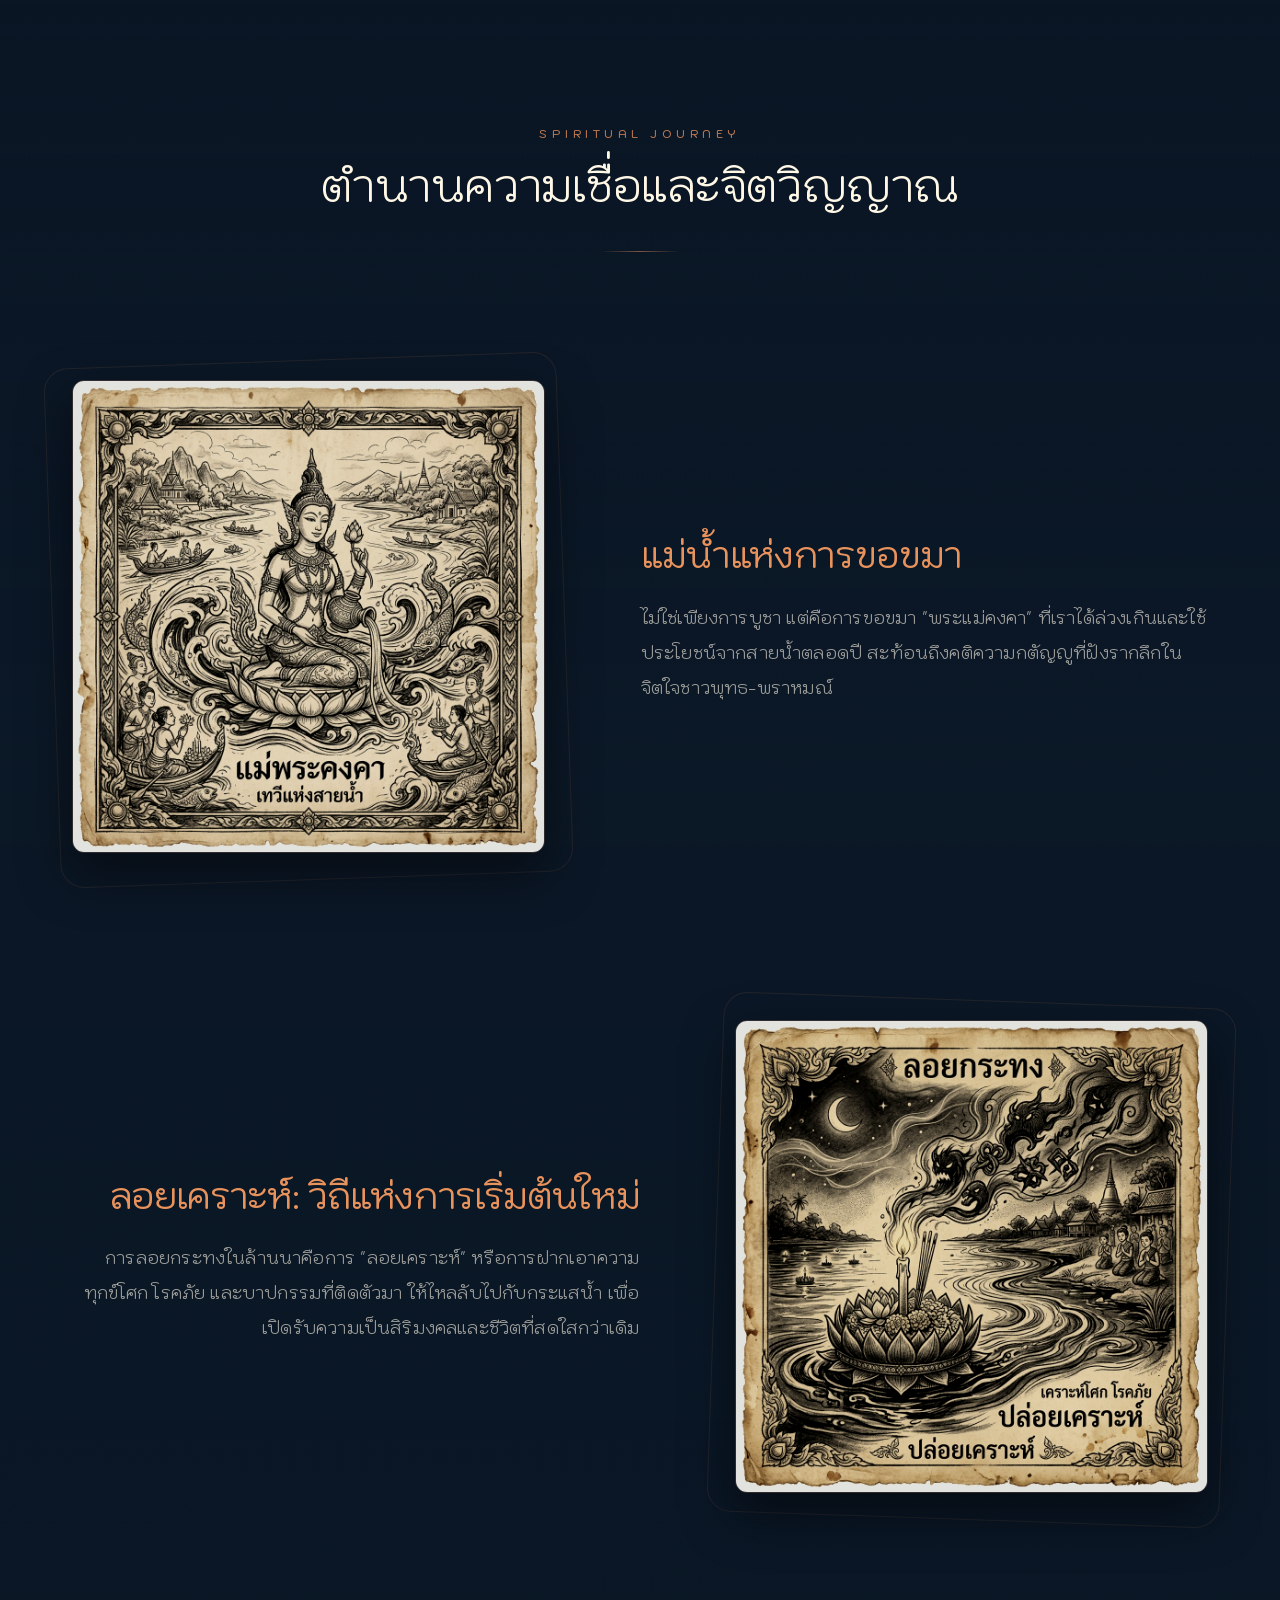
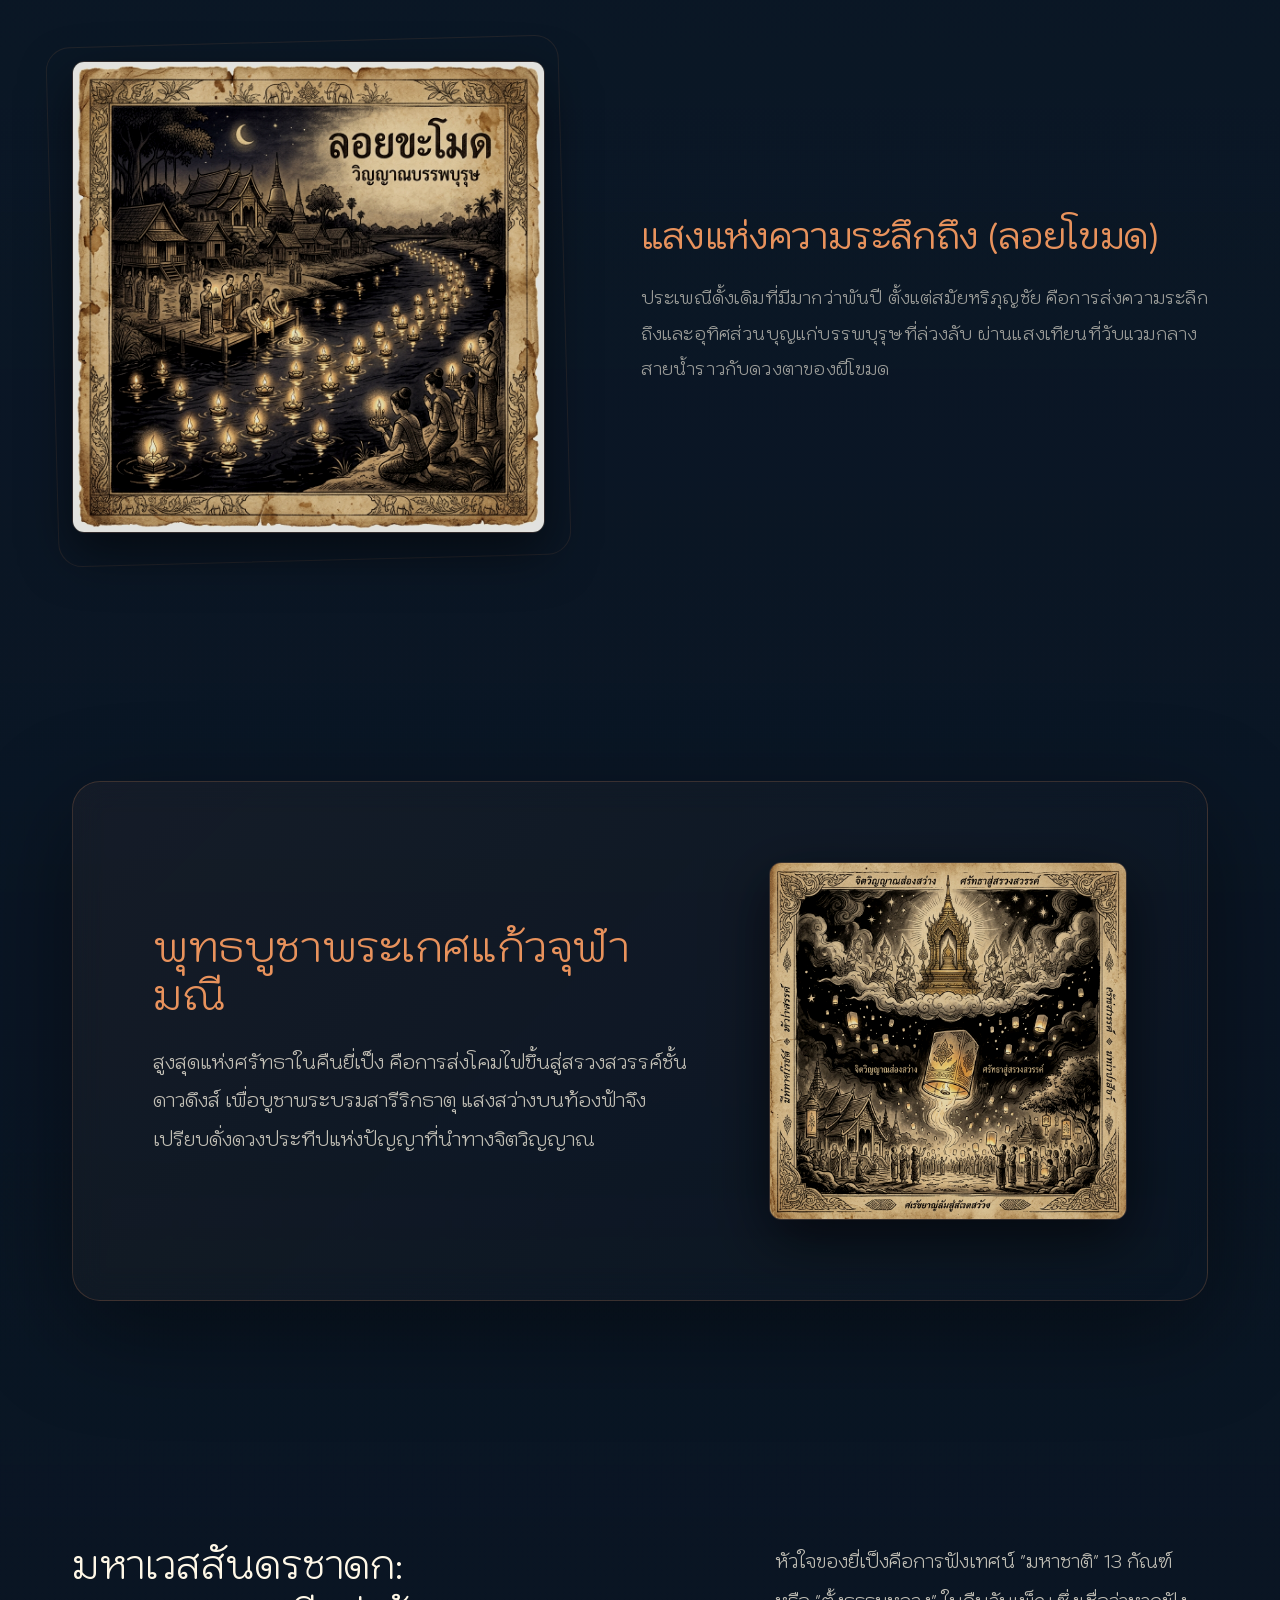
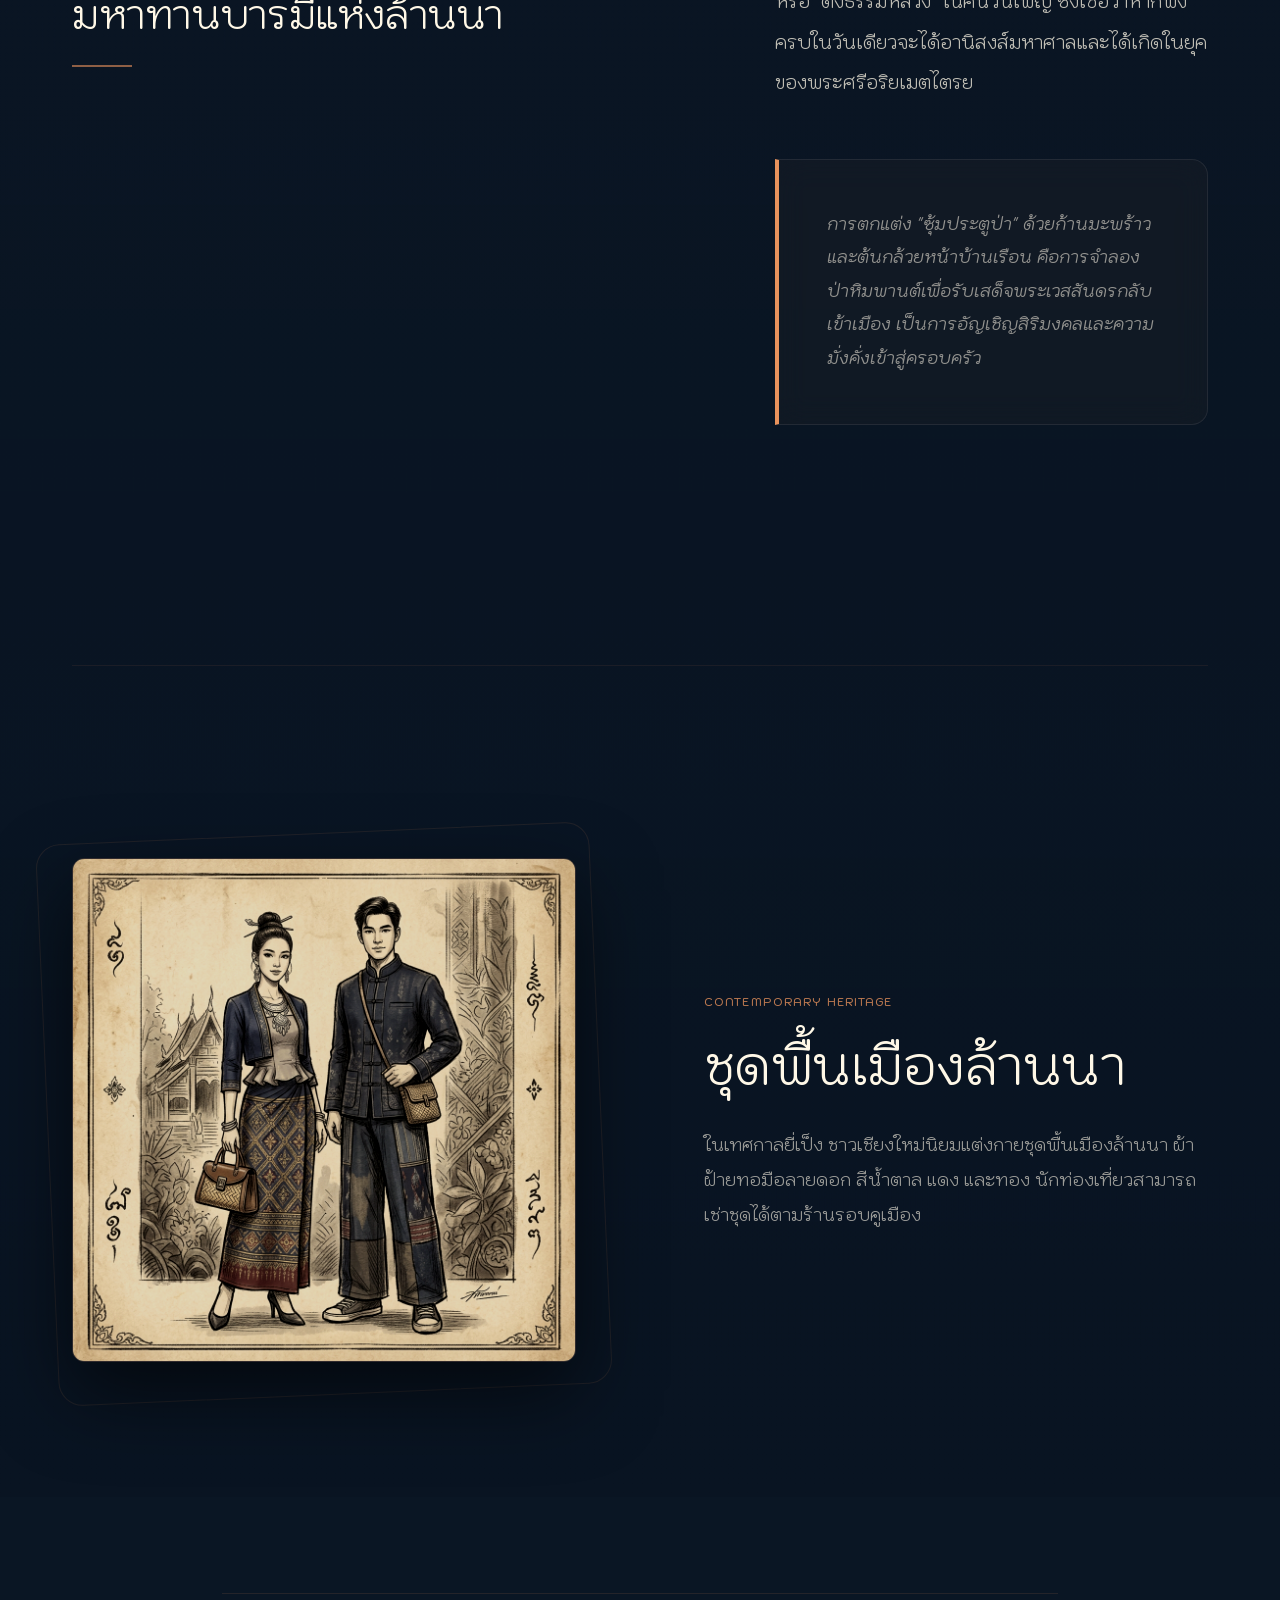
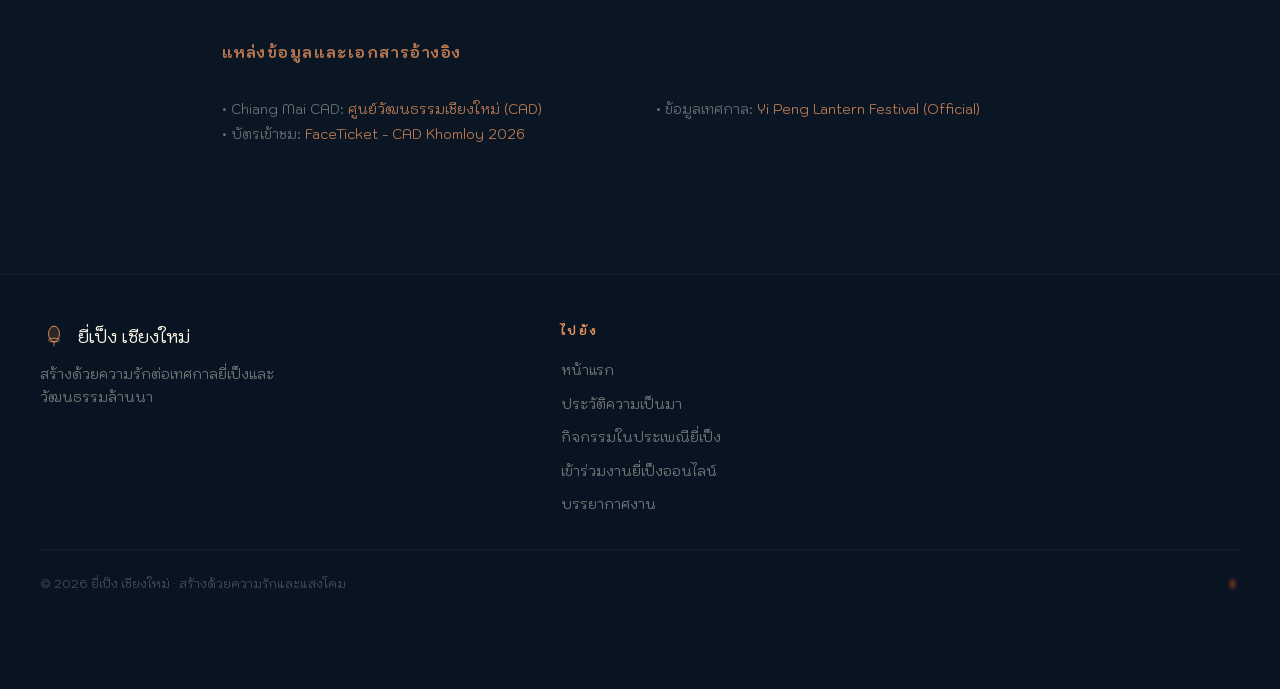
==== commit 659c4f08: "big update" ====
--- a/festival.html
+++ b/festival.html
@@ -34,7 +34,7 @@
       <li><a href="festival.html" class="active" data-i18n="nav_festival">เทศกาล</a></li>
       <li><a href="lanterns.html" data-i18n="nav_lanterns">โคมลอย</a></li>
       <li><a href="traditions.html" data-i18n="nav_traditions">ประเพณี</a></li>
-      <li><a href="plan.html" data-i18n="nav_plan">วางแผนมา</a></li>
+
       <li><a href="gallery.html" data-i18n="nav_gallery">แกลเลอรี</a></li>
     </ul>
     <div class="nav-right">
@@ -54,7 +54,7 @@
       <li><a href="festival.html" data-i18n="nav_festival">เทศกาล</a></li>
       <li><a href="lanterns.html" data-i18n="nav_lanterns">โคมลอย</a></li>
       <li><a href="traditions.html" data-i18n="nav_traditions">ประเพณี</a></li>
-      <li><a href="plan.html" data-i18n="nav_plan">วางแผนมา</a></li>
+
       <li><a href="gallery.html" data-i18n="nav_gallery">แกลเลอรี</a></li>
     </ul>
   </div>
@@ -408,7 +408,7 @@
           <li><a href="festival.html" data-i18n="nav_festival">เทศกาล</a></li>
           <li><a href="lanterns.html" data-i18n="nav_lanterns">โคมลอย</a></li>
           <li><a href="traditions.html" data-i18n="nav_traditions">ประเพณี</a></li>
-          <li><a href="plan.html" data-i18n="nav_plan">วางแผนมา</a></li>
+
           <li><a href="gallery.html" data-i18n="nav_gallery">แกลเลอรี</a></li>
         </ul>
       </div>
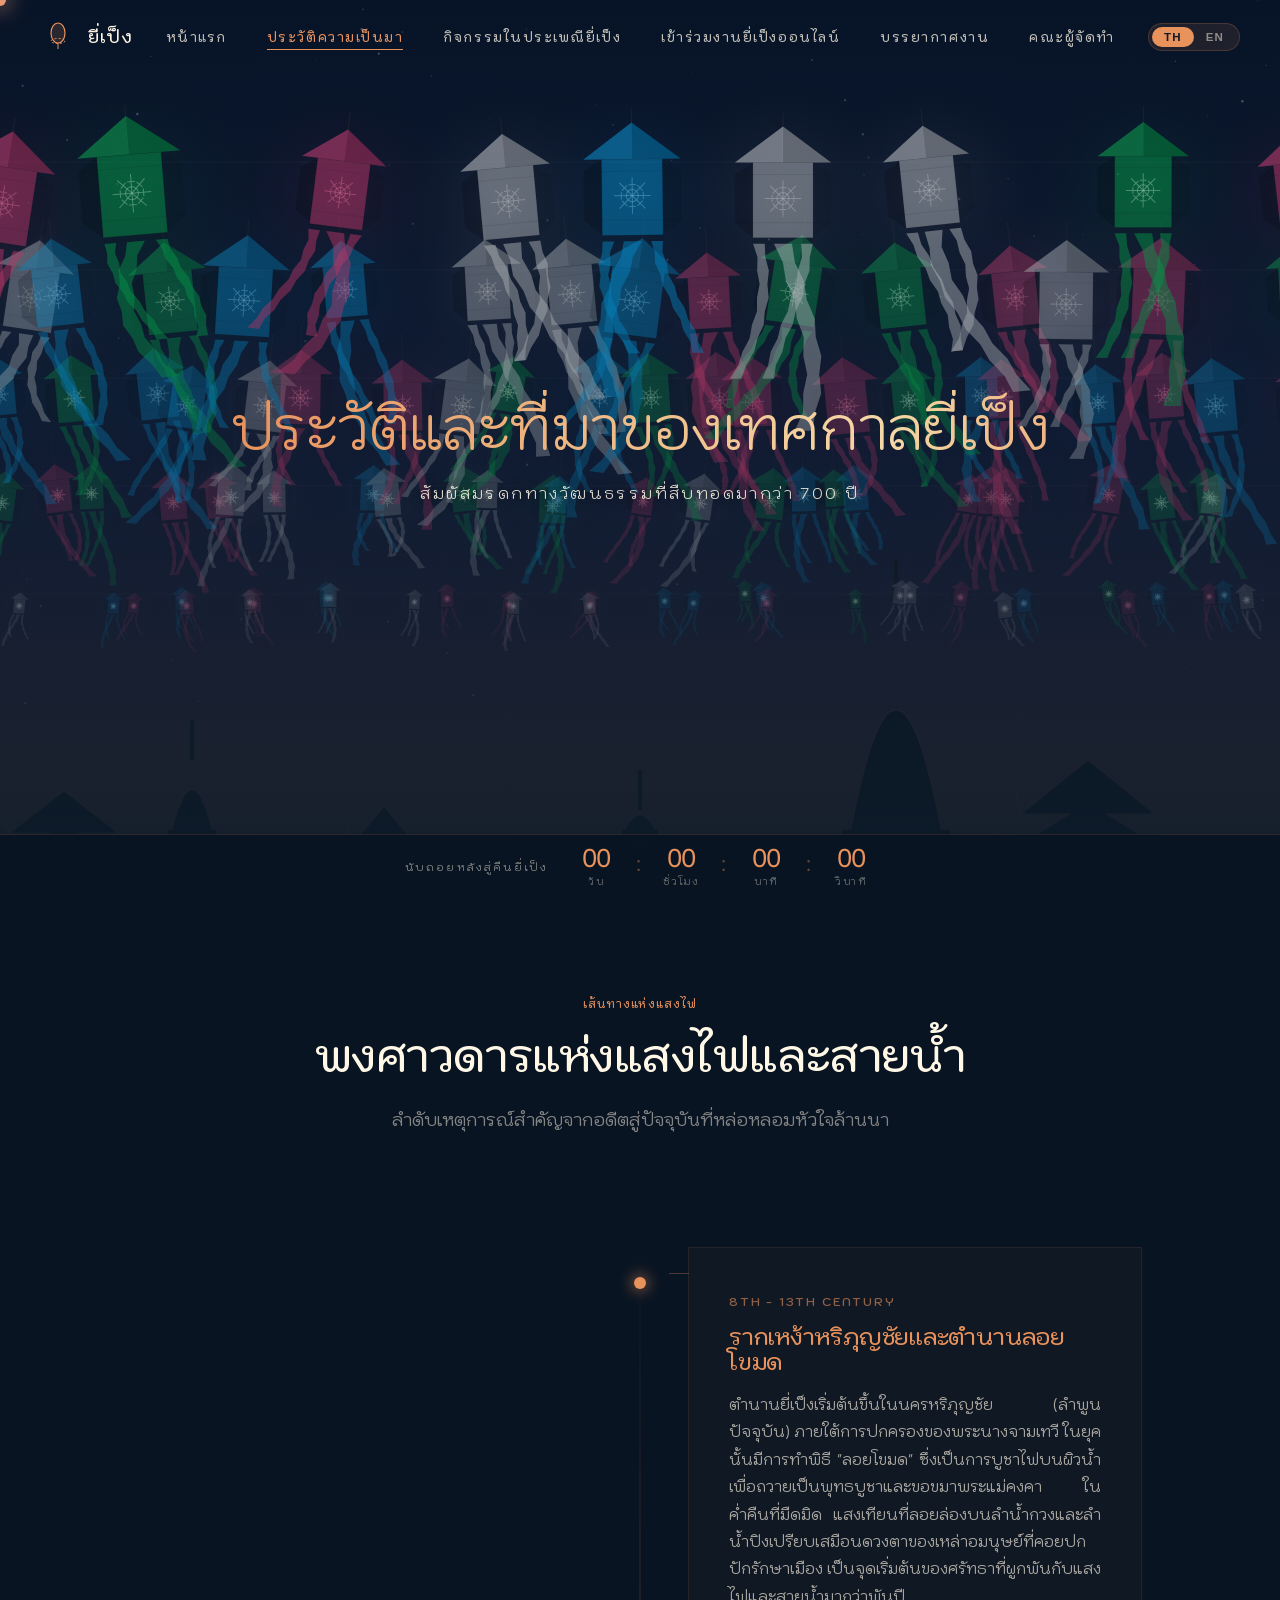
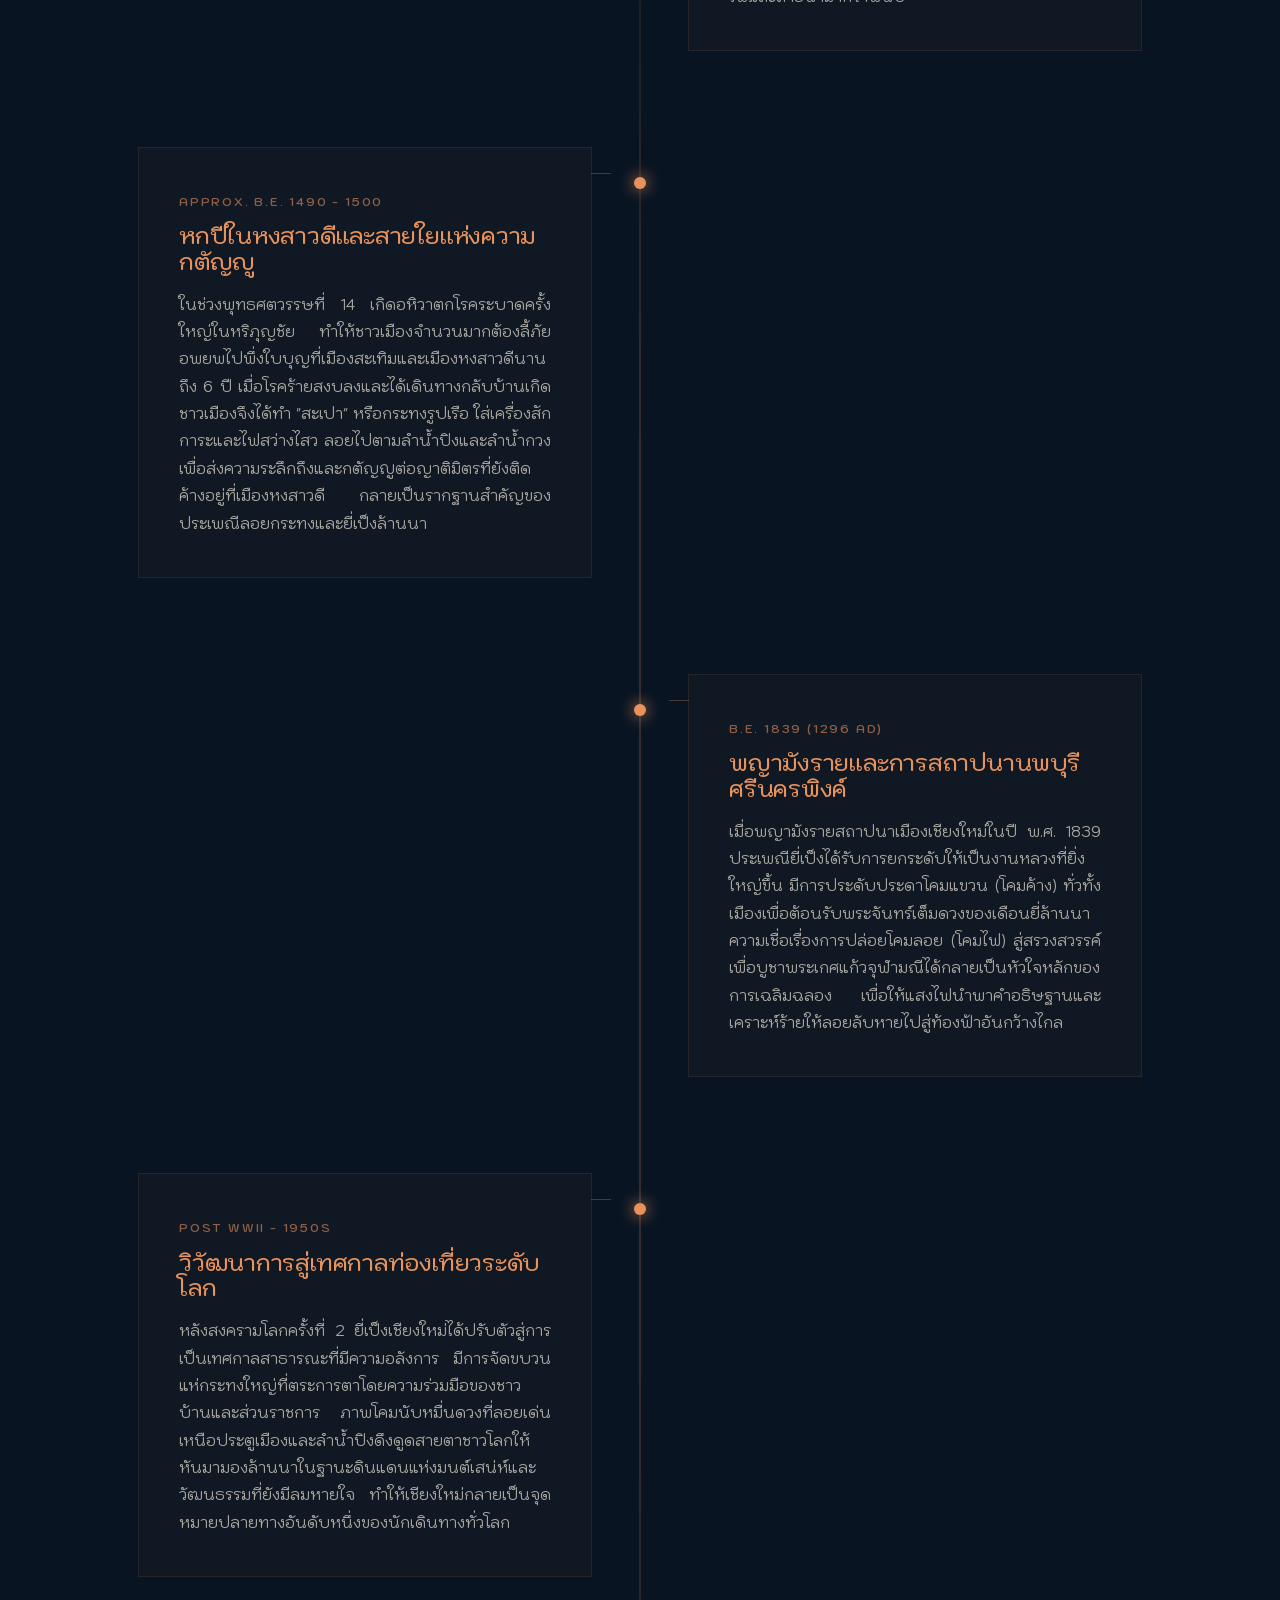
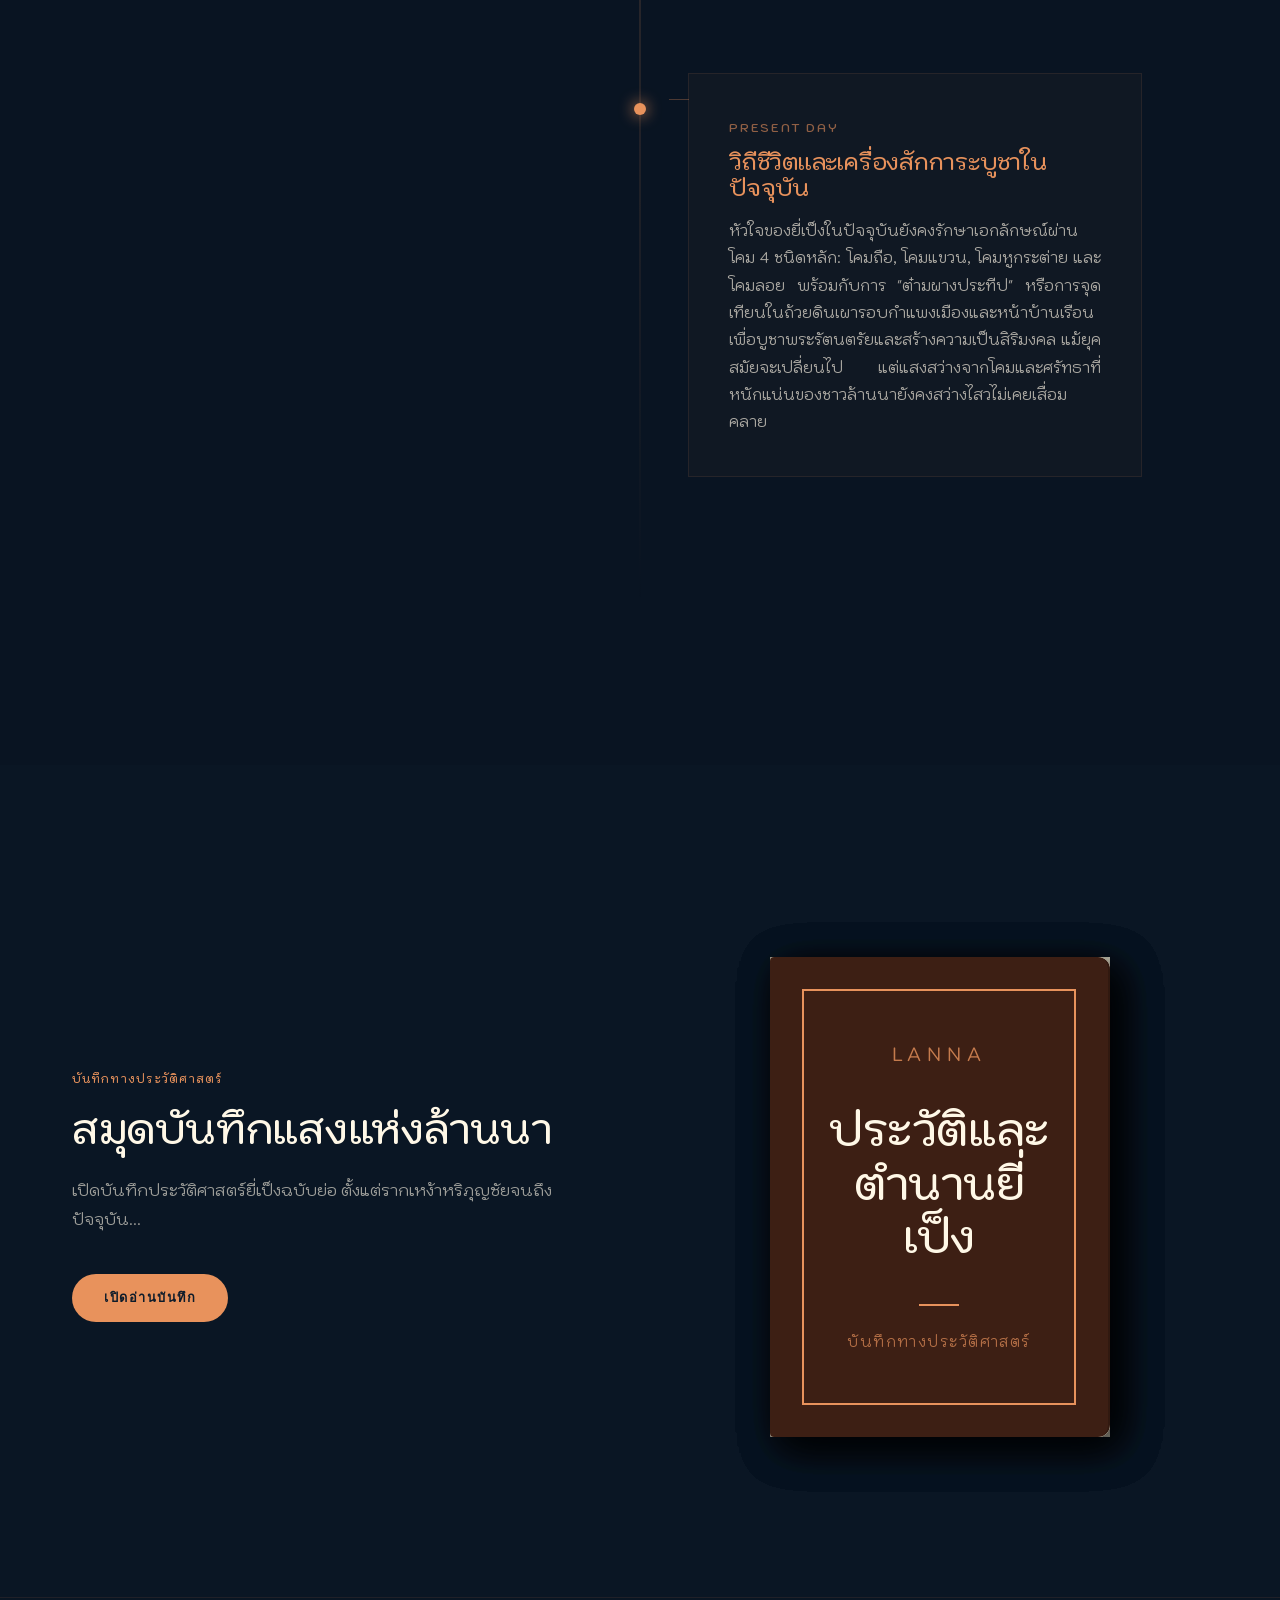
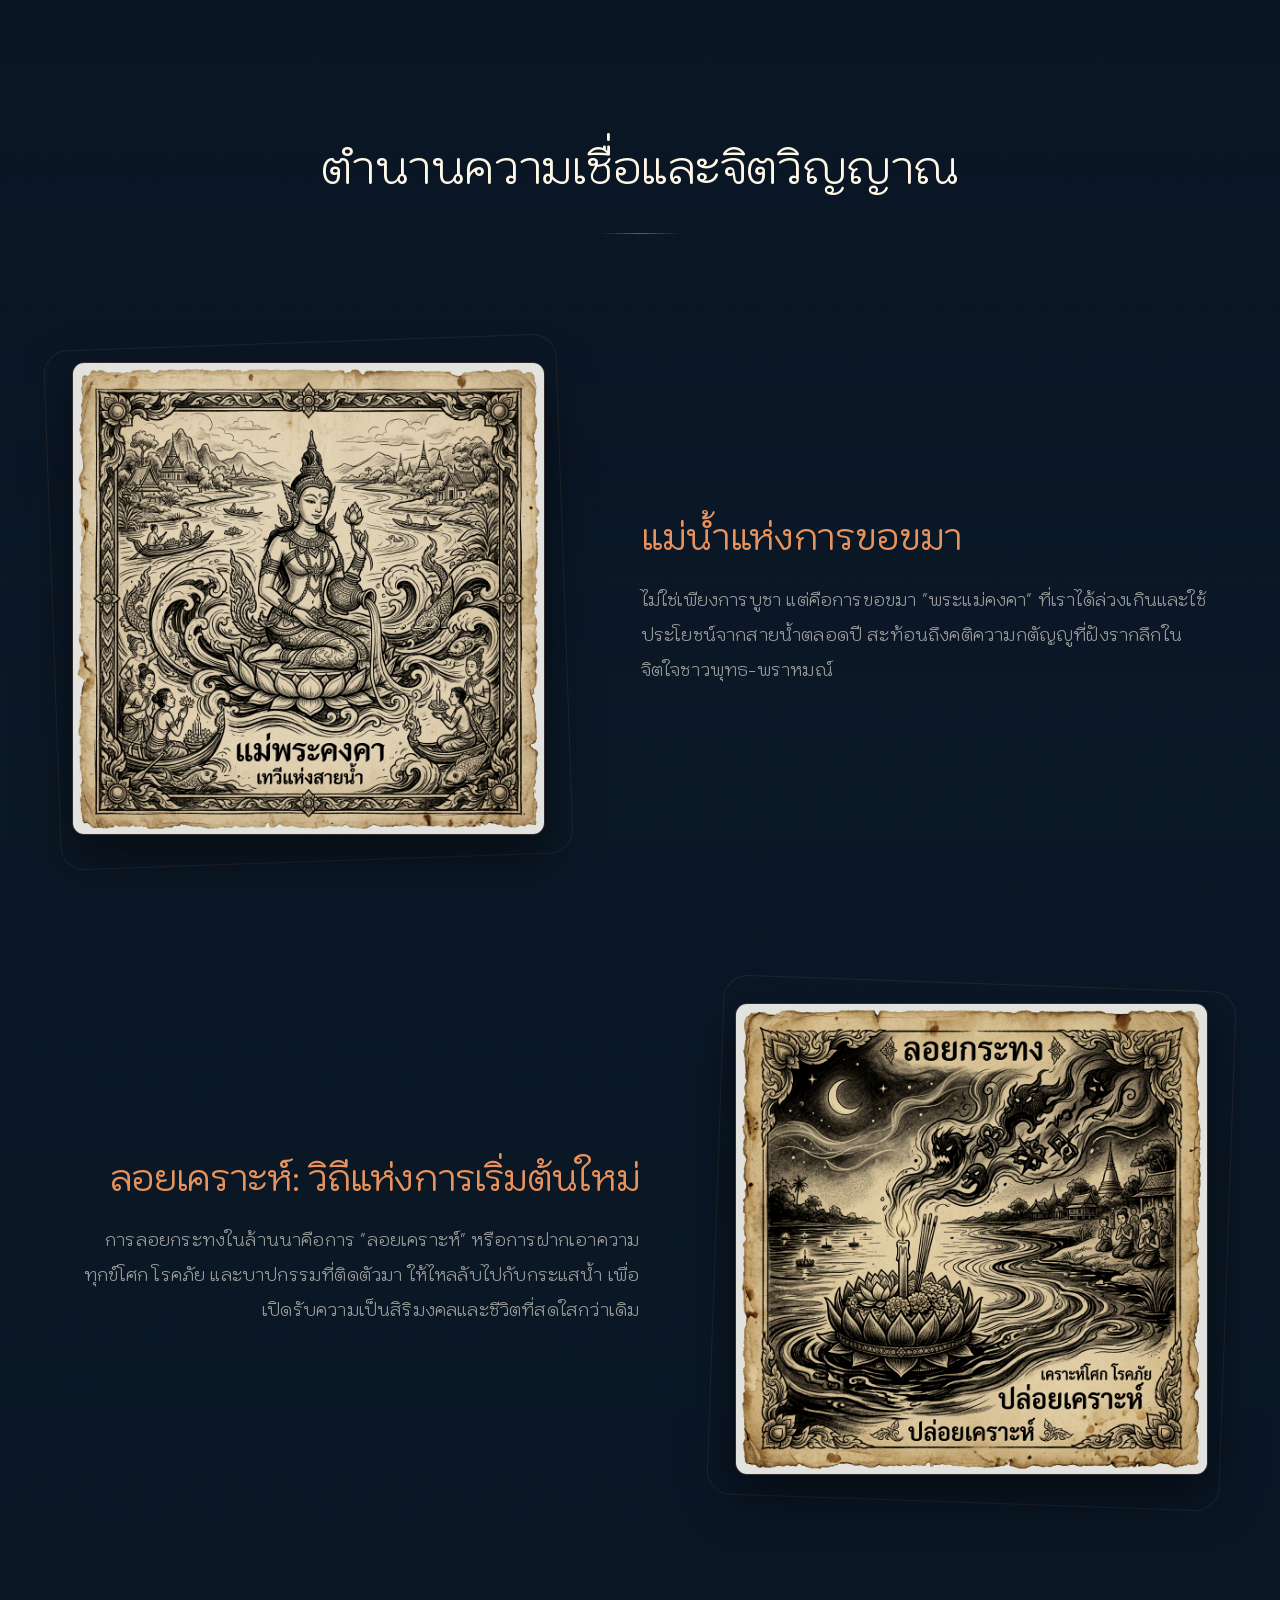
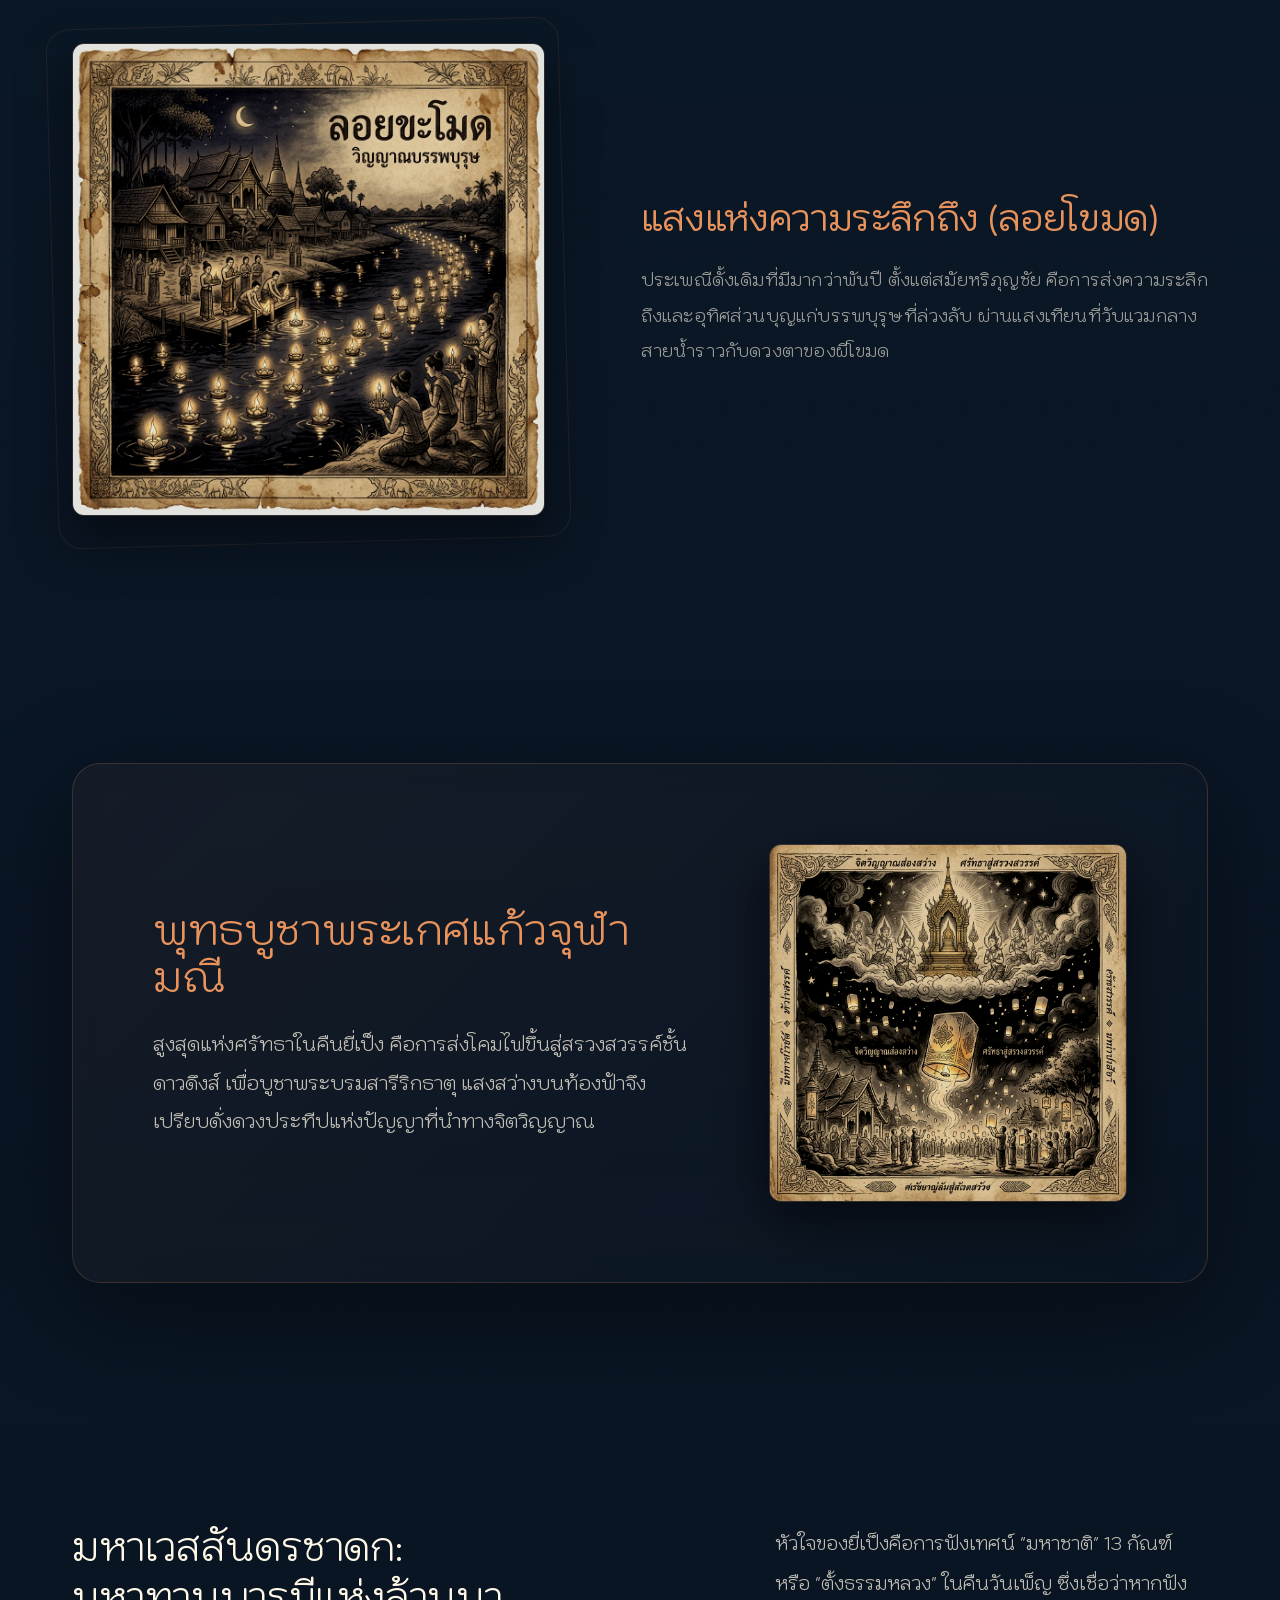
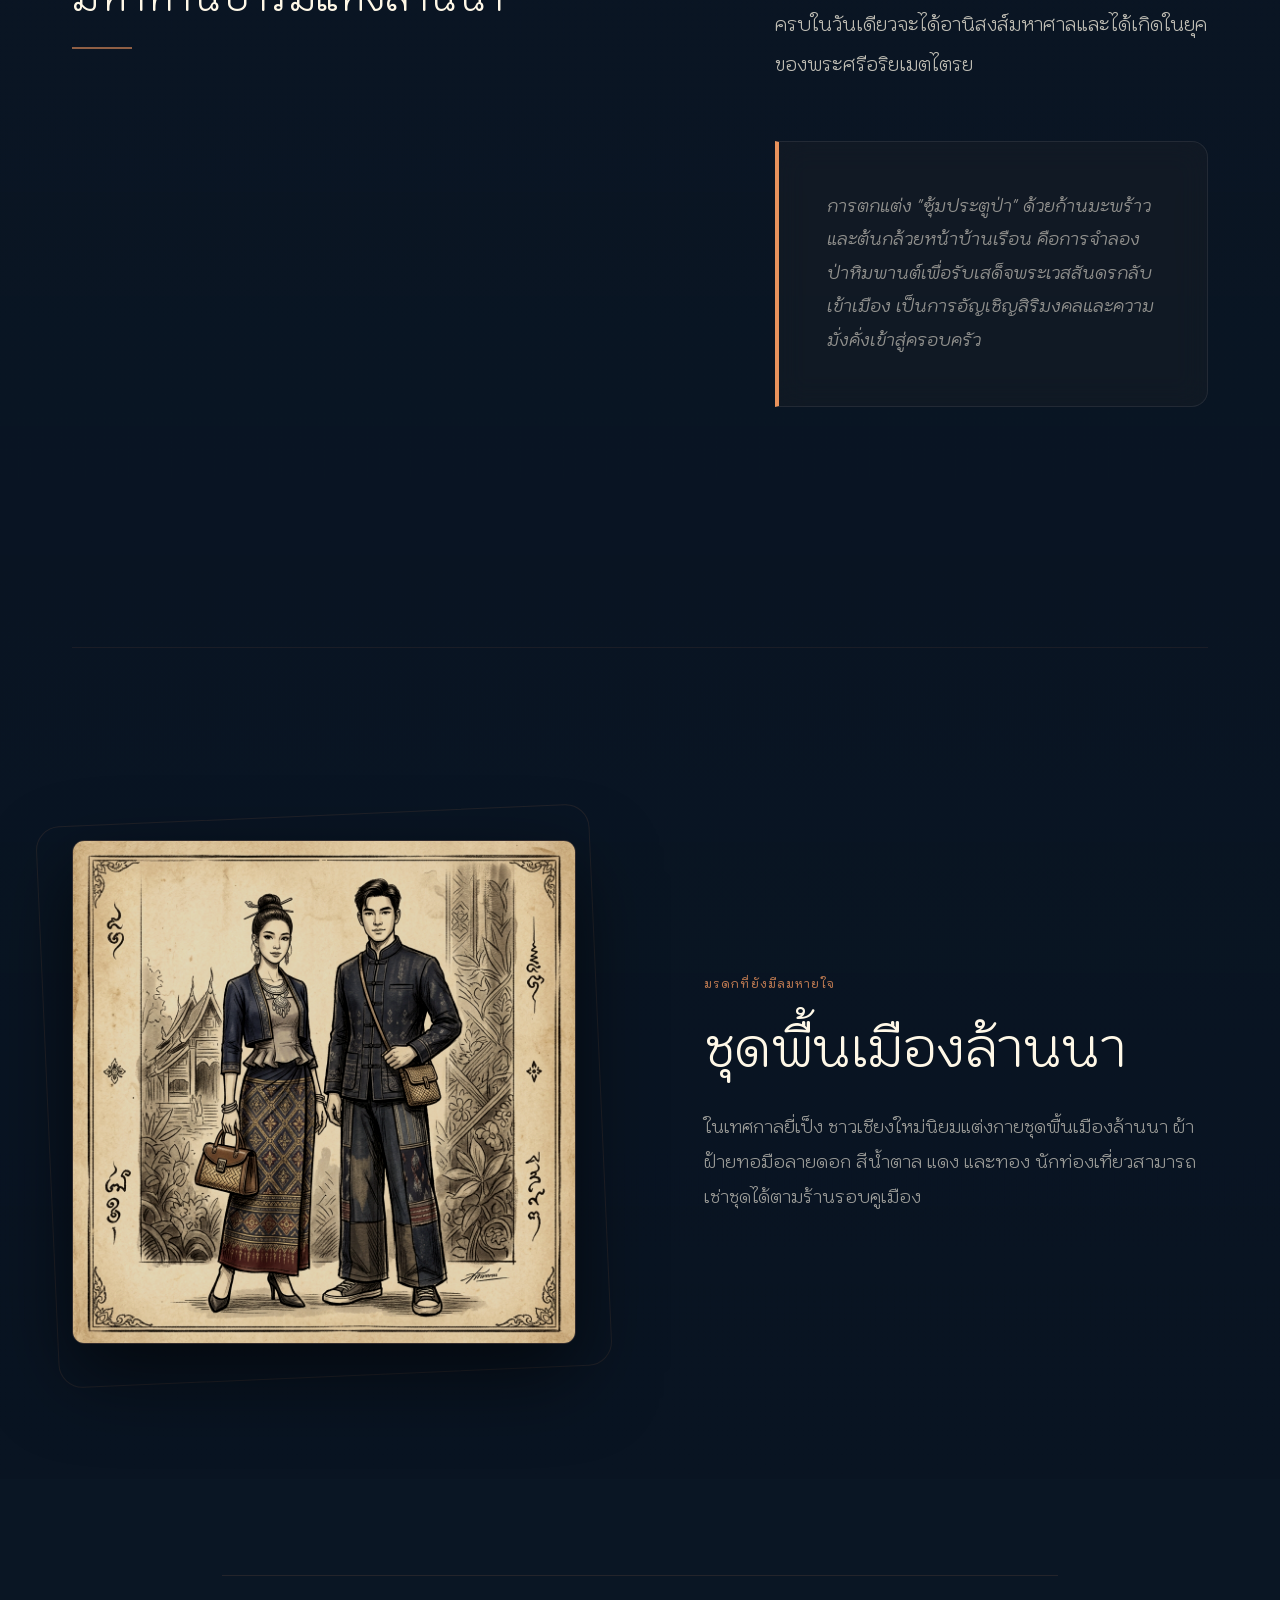
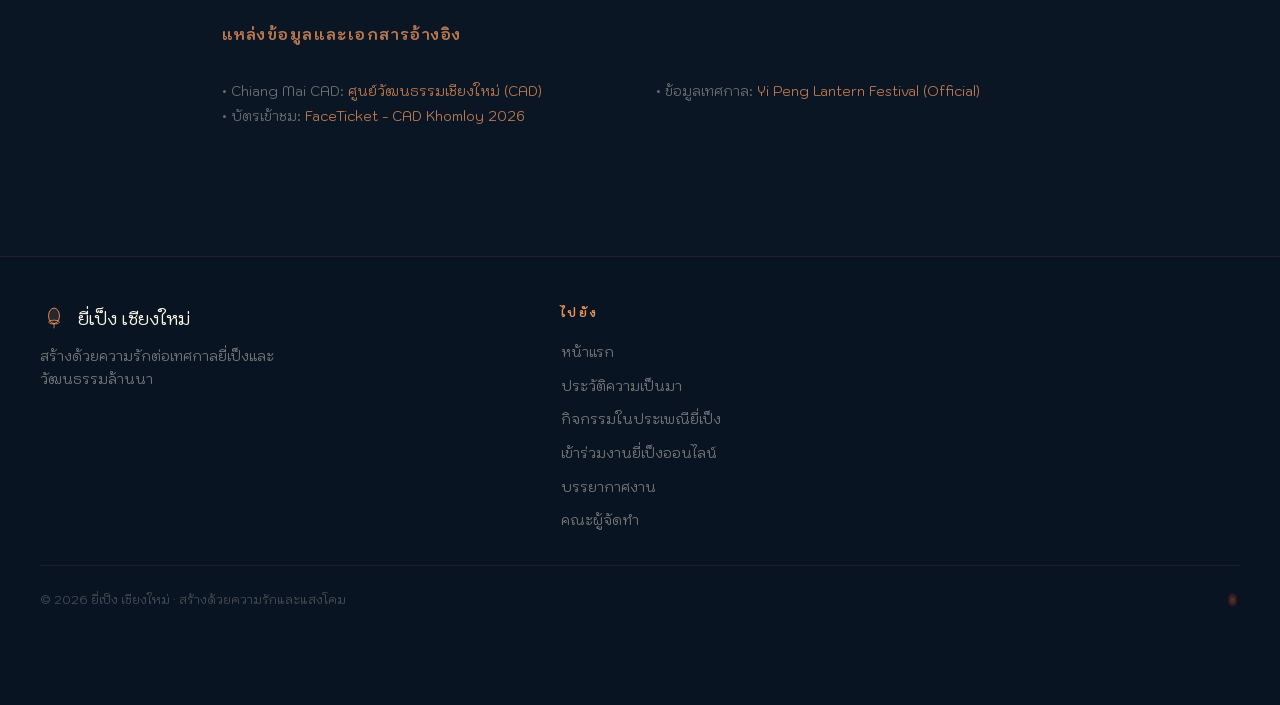
==== commit 08a6d87a: "almmost" ====
--- a/festival.html
+++ b/festival.html
@@ -36,6 +36,7 @@
       <li><a href="traditions.html" data-i18n="nav_traditions">ประเพณี</a></li>
 
       <li><a href="gallery.html" data-i18n="nav_gallery">แกลเลอรี</a></li>
+      <li><a href="member.html" data-i18n="nav_members">คณะผู้จัดทำ</a></li>
     </ul>
     <div class="nav-right">
       <div class="lang-toggle">
@@ -56,19 +57,27 @@
       <li><a href="traditions.html" data-i18n="nav_traditions">ประเพณี</a></li>
 
       <li><a href="gallery.html" data-i18n="nav_gallery">แกลเลอรี</a></li>
+      <li><a href="member.html" data-i18n="nav_members">คณะผู้จัดทำ</a></li>
     </ul>
   </div>
 
   <main>
     <section id="sec-festival">
       <div class="hero-container">
-        <canvas id="hero-canvas" style="position:absolute;inset:0;width:100%;height:100%;background:var(--night-sky);"></canvas>
-        <div style="position:absolute;inset:0;background:linear-gradient(to bottom,rgba(13,27,42,0.1) 0%,rgba(13,27,42,0.5) 60%,rgba(13,27,42,1) 100%);"></div>
+        <canvas id="hero-canvas"
+          style="position:absolute;inset:0;width:100%;height:100%;background:var(--night-sky);"></canvas>
+        <div
+          style="position:absolute;inset:0;background:linear-gradient(to bottom,rgba(13,27,42,0.1) 0%,rgba(13,27,42,0.5) 60%,rgba(13,27,42,1) 100%);">
+        </div>
         <div class="text-content">
-          <h1 class="reveal reveal-delay-1 animate-text-glow" style="font-size:clamp(2rem,4.5vw,5rem); font-weight:300; line-height:1.2; color:#FFF8E7; letter-spacing: -0.01em; white-space: nowrap;">
-            <span class="gold-shimmer" style="font-family:'Kodchasan', sans-serif !important;" data-i18n="fest_h2">ประวัติและที่มาของเทศกาลยี่เป็ง</span>
+          <h1 class="reveal reveal-delay-1 animate-text-glow"
+            style="font-size:clamp(2rem,4.5vw,5rem); font-weight:300; line-height:1.2; color:#FFF8E7; letter-spacing: -0.01em; white-space: nowrap;">
+            <span class="gold-shimmer" style="font-family:'Kodchasan', sans-serif !important;"
+              data-i18n="fest_h2">ประวัติและที่มาของเทศกาลยี่เป็ง</span>
           </h1>
-          <p class="reveal reveal-delay-2" style="color:rgba(255,248,231,1); margin-top:1.2rem; letter-spacing:.15em; font-weight:300; text-shadow:0 0 15px rgba(0,0,0,1); opacity: 0.9;" data-i18n="fest_sub">เทศกาลแห่งล้านนา</p>
+          <p class="reveal reveal-delay-2"
+            style="color:rgba(255,248,231,1); margin-top:1.2rem; letter-spacing:.15em; font-weight:300; text-shadow:0 0 15px rgba(0,0,0,1); opacity: 0.9;"
+            data-i18n="fest_sub">เทศกาลแห่งล้านนา</p>
         </div>
         <div style="position:absolute;bottom:2rem;left:50%;transform:translateX(-50%);" class="anim-bounce">
           <svg width="24" height="24" viewBox="0 0 24 24" fill="none" stroke="rgba(232,146,92,0.6)" stroke-width="1.5">
@@ -79,9 +88,11 @@
 
       <section class="chronicle-section" style="padding: 6rem 2rem; position: relative;">
         <div style="text-align:center; max-width:800px; margin: 0 auto 5rem;">
-          <p class="eyebrow reveal" style="color:#E8925C; margin-bottom:1rem;">The Timeline of Light</p>
-          <h2 class="display-md reveal reveal-delay-1" style="color:#FFF8E7; margin-bottom:1.5rem;">พงศาวดารแห่งแสงไฟและสายน้ำ</h2>
-          <p class="reveal reveal-delay-2" style="color:rgba(255,248,231,0.5); font-size:1.1rem; line-height:1.7;">ลำดับเหตุการณ์สำคัญจากอดีตสู่ปัจจุบันที่หล่อหลอมหัวใจล้านนา</p>
+          <p class="eyebrow reveal" style="color:#E8925C; margin-bottom:1rem;" data-i18n="trad_timeline_eyebrow">The Timeline of Light</p>
+          <h2 class="display-md reveal reveal-delay-1" style="color:#FFF8E7; margin-bottom:1.5rem;">
+            พงศาวดารแห่งแสงไฟและสายน้ำ</h2>
+          <p class="reveal reveal-delay-2" style="color:rgba(255,248,231,0.5); font-size:1.1rem; line-height:1.7;">
+            ลำดับเหตุการณ์สำคัญจากอดีตสู่ปัจจุบันที่หล่อหลอมหัวใจล้านนา</p>
         </div>
 
         <div class="chronicle-wrapper">
@@ -91,7 +102,11 @@
             <div class="chronicle-content">
               <span class="chronicle-date">8TH - 13TH CENTURY</span>
               <h3>รากเหง้าหริภุญชัยและตำนานลอยโขมด</h3>
-              <p>ตำนานยี่เป็งเริ่มต้นขึ้นในนครหริภุญชัย (ลำพูนปัจจุบัน) ภายใต้การปกครองของพระนางจามเทวี ในยุคนั้นมีการทำพิธี "ลอยโขมด" ซึ่งเป็นการบูชาไฟบนผิวน้ำ เพื่อถวายเป็นพุทธบูชาและขอขมาพระแม่คงคา ในค่ำคืนที่มืดมิด แสงเทียนที่ลอยล่องบนลำน้ำกวงและลำน้ำปิงเปรียบเสมือนดวงตาของเหล่าอมนุษย์ที่คอยปกปักรักษาเมือง เป็นจุดเริ่มต้นของศรัทธาที่ผูกพันกับแสงไฟและสายน้ำมากว่าพันปี</p>
+              <p>ตำนานยี่เป็งเริ่มต้นขึ้นในนครหริภุญชัย (ลำพูนปัจจุบัน) ภายใต้การปกครองของพระนางจามเทวี
+                ในยุคนั้นมีการทำพิธี "ลอยโขมด" ซึ่งเป็นการบูชาไฟบนผิวน้ำ เพื่อถวายเป็นพุทธบูชาและขอขมาพระแม่คงคา
+                ในค่ำคืนที่มืดมิด
+                แสงเทียนที่ลอยล่องบนลำน้ำกวงและลำน้ำปิงเปรียบเสมือนดวงตาของเหล่าอมนุษย์ที่คอยปกปักรักษาเมือง
+                เป็นจุดเริ่มต้นของศรัทธาที่ผูกพันกับแสงไฟและสายน้ำมากว่าพันปี</p>
             </div>
           </div>
           <div class="chronicle-item reveal">
@@ -99,7 +114,12 @@
             <div class="chronicle-content">
               <span class="chronicle-date">APPROX. B.E. 1490 - 1500</span>
               <h3>หกปีในหงสาวดีและสายใยแห่งความกตัญญู</h3>
-              <p>ในช่วงพุทธศตวรรษที่ 14 เกิดอหิวาตกโรคระบาดครั้งใหญ่ในหริภุญชัย ทำให้ชาวเมืองจำนวนมากต้องลี้ภัยอพยพไปพึ่งใบบุญที่เมืองสะเทิมและเมืองหงสาวดีนานถึง 6 ปี เมื่อโรคร้ายสงบลงและได้เดินทางกลับบ้านเกิด ชาวเมืองจึงได้ทำ "สะเปา" หรือกระทงรูปเรือ ใส่เครื่องสักการะและไฟสว่างไสว ลอยไปตามลำน้ำปิงและลำน้ำกวงเพื่อส่งความระลึกถึงและกตัญญูต่อญาติมิตรที่ยังติดค้างอยู่ที่เมืองหงสาวดี กลายเป็นรากฐานสำคัญของประเพณีลอยกระทงและยี่เป็งล้านนา</p>
+              <p>ในช่วงพุทธศตวรรษที่ 14 เกิดอหิวาตกโรคระบาดครั้งใหญ่ในหริภุญชัย
+                ทำให้ชาวเมืองจำนวนมากต้องลี้ภัยอพยพไปพึ่งใบบุญที่เมืองสะเทิมและเมืองหงสาวดีนานถึง 6 ปี
+                เมื่อโรคร้ายสงบลงและได้เดินทางกลับบ้านเกิด ชาวเมืองจึงได้ทำ "สะเปา" หรือกระทงรูปเรือ
+                ใส่เครื่องสักการะและไฟสว่างไสว
+                ลอยไปตามลำน้ำปิงและลำน้ำกวงเพื่อส่งความระลึกถึงและกตัญญูต่อญาติมิตรที่ยังติดค้างอยู่ที่เมืองหงสาวดี
+                กลายเป็นรากฐานสำคัญของประเพณีลอยกระทงและยี่เป็งล้านนา</p>
             </div>
           </div>
           <div class="chronicle-item reveal">
@@ -107,7 +127,11 @@
             <div class="chronicle-content">
               <span class="chronicle-date">B.E. 1839 (1296 AD)</span>
               <h3>พญามังรายและการสถาปนานพบุรีศรีนครพิงค์</h3>
-              <p>เมื่อพญามังรายสถาปนาเมืองเชียงใหม่ในปี พ.ศ. 1839 ประเพณียี่เป็งได้รับการยกระดับให้เป็นงานหลวงที่ยิ่งใหญ่ขึ้น มีการประดับประดาโคมแขวน (โคมค้าง) ทั่วทั้งเมืองเพื่อต้อนรับพระจันทร์เต็มดวงของเดือนยี่ล้านนา ความเชื่อเรื่องการปล่อยโคมลอย (โคมไฟ) สู่สรวงสวรรค์เพื่อบูชาพระเกศแก้วจุฬามณีได้กลายเป็นหัวใจหลักของการเฉลิมฉลอง เพื่อให้แสงไฟนำพาคำอธิษฐานและเคราะห์ร้ายให้ลอยลับหายไปสู่ท้องฟ้าอันกว้างไกล</p>
+              <p>เมื่อพญามังรายสถาปนาเมืองเชียงใหม่ในปี พ.ศ. 1839
+                ประเพณียี่เป็งได้รับการยกระดับให้เป็นงานหลวงที่ยิ่งใหญ่ขึ้น มีการประดับประดาโคมแขวน (โคมค้าง)
+                ทั่วทั้งเมืองเพื่อต้อนรับพระจันทร์เต็มดวงของเดือนยี่ล้านนา ความเชื่อเรื่องการปล่อยโคมลอย (โคมไฟ)
+                สู่สรวงสวรรค์เพื่อบูชาพระเกศแก้วจุฬามณีได้กลายเป็นหัวใจหลักของการเฉลิมฉลอง
+                เพื่อให้แสงไฟนำพาคำอธิษฐานและเคราะห์ร้ายให้ลอยลับหายไปสู่ท้องฟ้าอันกว้างไกล</p>
             </div>
           </div>
           <div class="chronicle-item reveal">
@@ -115,7 +139,10 @@
             <div class="chronicle-content">
               <span class="chronicle-date">POST WWII - 1950S</span>
               <h3>วิวัฒนาการสู่เทศกาลท่องเที่ยวระดับโลก</h3>
-              <p>หลังสงครามโลกครั้งที่ 2 ยี่เป็งเชียงใหม่ได้ปรับตัวสู่การเป็นเทศกาลสาธารณะที่มีความอลังการ มีการจัดขบวนแห่กระทงใหญ่ที่ตระการตาโดยความร่วมมือของชาวบ้านและส่วนราชการ ภาพโคมนับหมื่นดวงที่ลอยเด่นเหนือประตูเมืองและลำน้ำปิงดึงดูดสายตาชาวโลกให้หันมามองล้านนาในฐานะดินแดนแห่งมนต์เสน่ห์และวัฒนธรรมที่ยังมีลมหายใจ ทำให้เชียงใหม่กลายเป็นจุดหมายปลายทางอันดับหนึ่งของนักเดินทางทั่วโลก</p>
+              <p>หลังสงครามโลกครั้งที่ 2 ยี่เป็งเชียงใหม่ได้ปรับตัวสู่การเป็นเทศกาลสาธารณะที่มีความอลังการ
+                มีการจัดขบวนแห่กระทงใหญ่ที่ตระการตาโดยความร่วมมือของชาวบ้านและส่วนราชการ
+                ภาพโคมนับหมื่นดวงที่ลอยเด่นเหนือประตูเมืองและลำน้ำปิงดึงดูดสายตาชาวโลกให้หันมามองล้านนาในฐานะดินแดนแห่งมนต์เสน่ห์และวัฒนธรรมที่ยังมีลมหายใจ
+                ทำให้เชียงใหม่กลายเป็นจุดหมายปลายทางอันดับหนึ่งของนักเดินทางทั่วโลก</p>
             </div>
           </div>
           <div class="chronicle-item reveal">
@@ -123,28 +150,36 @@
             <div class="chronicle-content">
               <span class="chronicle-date">PRESENT DAY</span>
               <h3>วิถีชีวิตและเครื่องสักการะบูชาในปัจจุบัน</h3>
-              <p>หัวใจของยี่เป็งในปัจจุบันยังคงรักษาเอกลักษณ์ผ่านโคม 4 ชนิดหลัก: โคมถือ, โคมแขวน, โคมหูกระต่าย และโคมลอย พร้อมกับการ "ต๋ามผางประทีป" หรือการจุดเทียนในถ้วยดินเผารอบกำแพงเมืองและหน้าบ้านเรือน เพื่อบูชาพระรัตนตรัยและสร้างความเป็นสิริมงคล แม้ยุคสมัยจะเปลี่ยนไป แต่แสงสว่างจากโคมและศรัทธาที่หนักแน่นของชาวล้านนายังคงสว่างไสวไม่เคยเสื่อมคลาย</p>
+              <p>หัวใจของยี่เป็งในปัจจุบันยังคงรักษาเอกลักษณ์ผ่านโคม 4 ชนิดหลัก: โคมถือ, โคมแขวน, โคมหูกระต่าย และโคมลอย
+                พร้อมกับการ "ต๋ามผางประทีป" หรือการจุดเทียนในถ้วยดินเผารอบกำแพงเมืองและหน้าบ้านเรือน
+                เพื่อบูชาพระรัตนตรัยและสร้างความเป็นสิริมงคล แม้ยุคสมัยจะเปลี่ยนไป
+                แต่แสงสว่างจากโคมและศรัทธาที่หนักแน่นของชาวล้านนายังคงสว่างไสวไม่เคยเสื่อมคลาย</p>
             </div>
           </div>
         </div>
       </section>
 
       <section id="history-segment" style="padding: 8rem 0; background: rgba(13,27,42,0.4); position: relative;">
-        <div style="max-width: 1200px; margin: 0 auto; display: flex; flex-wrap: wrap; align-items: center; gap: 4rem; padding: 0 2rem;">
-          
+        <div
+          style="max-width: 1200px; margin: 0 auto; display: flex; flex-wrap: wrap; align-items: center; gap: 4rem; padding: 0 2rem;">
+
           <!-- Left: Text Content -->
           <div id="segment1-text" class="reveal-left" style="flex: 1; min-width: 300px;">
-            <p class="eyebrow" style="color:#E8925C; margin-bottom:1rem;" data-i18n="fest_book_eyebrow">Interactive Record</p>
-            <h2 class="display-md" style="color:#FFF8E7; font-size: clamp(1.8rem, 3.2vw, 3.2rem); white-space: nowrap;" data-i18n="fest_book_h2">สมุดบันทึกแสงแห่งล้านนา</h2>
+            <p class="eyebrow" style="color:#E8925C; margin-bottom:1rem;" data-i18n="fest_book_eyebrow">Interactive
+              Record</p>
+            <h2 class="display-md" style="color:#FFF8E7; font-size: clamp(1.8rem, 3.2vw, 3.2rem); white-space: nowrap;"
+              data-i18n="fest_book_h2">สมุดบันทึกแสงแห่งล้านนา</h2>
             <p style="color:rgba(255,248,231,0.6); margin: 1.5rem 0 2.5rem; line-height: 1.8;" data-i18n="fest_book_p">
               เปิดบันทึกประวัติศาสตร์ยี่เป็งฉบับย่อ ตั้งแต่รากเหง้าหริภุญชัยจนถึงปัจจุบัน...
             </p>
-            <button class="btn btn-primary" onclick="handleBookClick(event)" data-i18n="fest_book_btn">เปิดอ่านบันทึก</button>
+            <button class="btn btn-primary" onclick="handleBookClick(event)"
+              data-i18n="fest_book_btn">เปิดอ่านบันทึก</button>
           </div>
 
           <!-- Right: Book -->
           <!-- Book will be handled here -->
-          <div id="history-book-wrapper" style="flex: 1; display:flex; justify-content:center; align-items:center; min-width: 340px; position: relative;">
+          <div id="history-book-wrapper"
+            style="flex: 1; display:flex; justify-content:center; align-items:center; min-width: 340px; position: relative;">
 
             <div class="book-perspective">
               <div class="book" id="interactive-book" onclick="handleBookClick(event)" style="cursor: pointer;">
@@ -152,15 +187,22 @@
                 <div class="book-page-static" style="z-index: 1;">
                   <div class="page-text-content">
                     <h3 data-i18n="fest_book_page4_h3_summary">มรดกวัฒนธรรมล้านนาสู่สายตาโลก</h3>
-                    <p data-i18n="fest_book_page4_p_summary">ปัจจุบันยี่เป็งเชียงใหม่กลายเป็นเทศกาลระดับโลกที่ดึงดูดผู้คนจากทั่วทุกมุมโลก แต่หัวใจสำคัญยังคงอยู่ที่การรักษารากเหง้าและความงดงามของแสงไฟแห่งล้านนาที่ส่องสว่างข้ามกาลเวลาสู่สายตาชาวโลก</p>
+                    <p data-i18n="fest_book_page4_p_summary">
+                      ปัจจุบันยี่เป็งเชียงใหม่กลายเป็นเทศกาลระดับโลกที่ดึงดูดผู้คนจากทั่วทุกมุมโลก
+                      แต่หัวใจสำคัญยังคงอยู่ที่การรักษารากเหง้าและความงดงามของแสงไฟแห่งล้านนาที่ส่องสว่างข้ามกาลเวลาสู่สายตาชาวโลก
+                    </p>
                   </div>
                 </div>
                 <div class="book-flipping-page" data-page-index="3">
                   <div class="page-front">
                     <div class="page-text-content">
                       <h3 data-i18n="fest_book_page3_h3_summary">แสงสว่างบูชาพระจุฬามณี</h3>
-                      <p data-i18n="fest_book_page3_p_summary">คติความเชื่อเรื่องการปล่อยโคมลอยขึ้นสู่สรวงสวรรค์ เป็นการบูชาพระเกศแก้วจุฬามณีบนสวรรค์ชั้นดาวดึงส์ และเป็นการสะเดาะเคราะห์ปล่อยทุกข์โศกให้ลอยไปกับสายลม นอกจากนี้การตกแต่ง "ซุ้มประตูป่า" ยังเป็นการจำลองป่าหิมพานต์เพื่อรับเสด็จพระเวสสันดรเข้าเมืองตามความเชื่อโบราณ</p>
-                      <p style="margin-top:auto; font-weight:600; color:#E8925C; text-align:right;" data-i18n="book_next">หน้าถัดไป →</p>
+                      <p data-i18n="fest_book_page3_p_summary">คติความเชื่อเรื่องการปล่อยโคมลอยขึ้นสู่สรวงสวรรค์
+                        เป็นการบูชาพระเกศแก้วจุฬามณีบนสวรรค์ชั้นดาวดึงส์
+                        และเป็นการสะเดาะเคราะห์ปล่อยทุกข์โศกให้ลอยไปกับสายลม นอกจากนี้การตกแต่ง "ซุ้มประตูป่า"
+                        ยังเป็นการจำลองป่าหิมพานต์เพื่อรับเสด็จพระเวสสันดรเข้าเมืองตามความเชื่อโบราณ</p>
+                      <p style="margin-top:auto; font-weight:600; color:#E8925C; text-align:right;"
+                        data-i18n="book_next">หน้าถัดไป →</p>
                     </div>
                   </div>
                   <div class="page-back" style="background:#FDF8E1;"></div>
@@ -169,8 +211,12 @@
                   <div class="page-front">
                     <div class="page-text-content">
                       <h3 data-i18n="fest_book_page2_h3_summary">พญามังรายและสายใยวัฒนธรรม</h3>
-                      <p data-i18n="fest_book_page2_p_summary">เมื่อพญามังรายสถาปนาเชียงใหม่ในปี พ.ศ. 1839 วัฒนธรรมดั้งเดิมได้หลอมรวมเข้ากับคติพุทธศาสนาอย่างเข้มแข็ง การลอยกระทงเปลี่ยนผ่านสู่การจุด "ผางประทีป" บูชาพระรัตนตรัยและการเทศน์มหาชาติ 13 กัณฑ์ (ตั้งธรรมหลวง) เพื่อบ่มเพาะปัญญาและศรัทธาของชาวพระนคร</p>
-                      <p style="margin-top:auto; font-weight:600; color:#E8925C; text-align:right;" data-i18n="book_next">หน้าถัดไป →</p>
+                      <p data-i18n="fest_book_page2_p_summary">เมื่อพญามังรายสถาปนาเชียงใหม่ในปี พ.ศ. 1839
+                        วัฒนธรรมดั้งเดิมได้หลอมรวมเข้ากับคติพุทธศาสนาอย่างเข้มแข็ง การลอยกระทงเปลี่ยนผ่านสู่การจุด
+                        "ผางประทีป" บูชาพระรัตนตรัยและการเทศน์มหาชาติ 13 กัณฑ์ (ตั้งธรรมหลวง)
+                        เพื่อบ่มเพาะปัญญาและศรัทธาของชาวพระนคร</p>
+                      <p style="margin-top:auto; font-weight:600; color:#E8925C; text-align:right;"
+                        data-i18n="book_next">หน้าถัดไป →</p>
                     </div>
                   </div>
                   <div class="page-back" style="background:#FDF8E1;"></div>
@@ -179,26 +225,38 @@
                   <div class="page-front">
                     <div class="page-text-content">
                       <h3 data-i18n="fest_book_page1_h3_summary">กำเนิดลอยโขมดแห่งหริภุญชัย</h3>
-                      <p data-i18n="fest_book_page1_p_summary">ประวัติศาสตร์ยี่เป็งเริ่มต้นในพุทธศตวรรษที่ 15 ณ อาณาจักรหริภุญชัย เมื่อเกิดโรคระบาดใหญ่จนผู้คนต้องอพยพไปหงสาวดี เมื่อสถานการณ์คลี่คลายและเดินทางกลับ พวกเขาทำ "สะเปา" ใส่เครื่องสักการะลอยน้ำไปเพื่อส่งความระลึกถึงญาติพี่น้อง แสงไฟวับแวมกลางคืนคล้าย "ผีโขมด" จึงเป็นที่มาของตำนานลอยโขมด</p>
-                      <p style="margin-top:auto; font-weight:600; color:#E8925C; text-align:right;" data-i18n="book_next">หน้าถัดไป →</p>
+                      <p data-i18n="fest_book_page1_p_summary">ประวัติศาสตร์ยี่เป็งเริ่มต้นในพุทธศตวรรษที่ 15 ณ
+                        อาณาจักรหริภุญชัย เมื่อเกิดโรคระบาดใหญ่จนผู้คนต้องอพยพไปหงสาวดี
+                        เมื่อสถานการณ์คลี่คลายและเดินทางกลับ พวกเขาทำ "สะเปา"
+                        ใส่เครื่องสักการะลอยน้ำไปเพื่อส่งความระลึกถึงญาติพี่น้อง แสงไฟวับแวมกลางคืนคล้าย "ผีโขมด"
+                        จึงเป็นที่มาของตำนานลอยโขมด</p>
+                      <p style="margin-top:auto; font-weight:600; color:#E8925C; text-align:right;"
+                        data-i18n="book_next">หน้าถัดไป →</p>
                     </div>
                   </div>
                   <div class="page-back" style="background:#FDF8E1;"></div>
                 </div>
                 <div id="book-cover-part" class="book-flipping-part">
-                  <div class="book-cover-front" style="background:#3d1f14; display:flex; flex-direction:column; justify-content:center; align-items:center; color:#E8925C; text-align:center; padding:2rem; border-right: 2px solid rgba(0,0,0,0.2);">
-                    <div style="border: 2px solid #E8925C; padding: 2.5rem 1.5rem; width: 100%; height: 100%; display: flex; flex-direction: column; justify-content: center; align-items: center;">
-                      <span style="font-size: 1.2rem; letter-spacing: 0.3em; margin-bottom: 1rem; opacity: 0.8; font-family: var(--font-display);">LANNA</span>
-                      <h2 style="font-size: 2.8rem; margin: 1rem 0; line-height: 1.2; font-family: var(--font-display); color: #FFF8E7;" data-i18n="fest_book_cover_h3">ประวัติและตำนานยี่เป็ง</h2>
+                  <div class="book-cover-front"
+                    style="background:#3d1f14; display:flex; flex-direction:column; justify-content:center; align-items:center; color:#E8925C; text-align:center; padding:2rem; border-right: 2px solid rgba(0,0,0,0.2);">
+                    <div
+                      style="border: 2px solid #E8925C; padding: 2.5rem 1.5rem; width: 100%; height: 100%; display: flex; flex-direction: column; justify-content: center; align-items: center;">
+                      <span
+                        style="font-size: 1.2rem; letter-spacing: 0.3em; margin-bottom: 1rem; opacity: 0.8; font-family: var(--font-display);">LANNA</span>
+                      <h2
+                        style="font-size: 2.8rem; margin: 1rem 0; line-height: 1.2; font-family: var(--font-display); color: #FFF8E7;"
+                        data-i18n="fest_book_cover_h3">ประวัติและตำนานยี่เป็ง</h2>
                       <div style="width: 40px; height: 2px; background: #E8925C; margin: 1.5rem 0;"></div>
-                      <span style="font-size: 0.9rem; letter-spacing: 0.1em; opacity: 0.7;" data-i18n="fest_book_eyebrow">Interactive Record</span>
+                      <span style="font-size: 0.9rem; letter-spacing: 0.1em; opacity: 0.7;"
+                        data-i18n="fest_book_eyebrow">Interactive Record</span>
                     </div>
                   </div>
                   <div class="book-cover-back" style="background:#FDF8E1;">
                     <div class="page-text-content">
                       <h3 style="font-size:1.8rem;" data-i18n="fest_book_cover_h3">ประวัติและตำนานยี่เป็ง</h3>
                       <p data-i18n="fest_book_cover_p_summary">บันทึกการเดินทางของแสงไฟแห่งศรัทธา...</p>
-                      <p style="margin-top:2rem; font-weight:600; color:#E8925C; text-align:right;" data-i18n="book_start">เปิดอ่าน →</p>
+                      <p style="margin-top:2rem; font-weight:600; color:#E8925C; text-align:right;"
+                        data-i18n="book_start">เปิดอ่าน →</p>
                     </div>
                   </div>
                 </div>
@@ -208,14 +266,15 @@
         </div>
 
         <!-- ═══ SECTION: TRADITIONS & SPIRIT (Moved from traditions.html) ══════════════════════ -->
-        <div style="background: linear-gradient(to bottom, transparent, rgba(13, 27, 42, 0.4) 15%, #091422 100%); margin-top: 6rem; position: relative; border-top: 1px solid rgba(232, 146, 92, 0.1);">
+        <div
+          style="background: linear-gradient(to bottom, transparent, rgba(13, 27, 42, 0.4) 15%, #091422 100%); margin-top: 6rem; position: relative; border-top: 1px solid rgba(232, 146, 92, 0.1);">
           <div style="max-width:1200px; margin:0 auto; padding:8rem 2rem;">
 
             <!-- Section 1: The Essence of Faith -->
             <div style="text-align:center; margin-bottom:8rem;">
-              <p class="eyebrow reveal" style="letter-spacing:0.4em; color:var(--lantern-gold); opacity: 0.8;">SPIRITUAL JOURNEY</p>
               <h2 class="display-md reveal reveal-delay-1 animate-text-glow"
-                style="color:var(--moonlight); margin-top:1rem; font-weight:300;" data-i18n="trad_beliefs_h">ตำนานความเชื่อและจิตวิญญาณ</h2>
+                style="color:var(--moonlight); margin-top:1rem; font-weight:300;" data-i18n="trad_beliefs_h">
+                ตำนานความเชื่อและจิตวิญญาณ</h2>
               <div
                 style="width:80px; height:1px; background:linear-gradient(to right, transparent, var(--lantern-gold), transparent); margin:2.5rem auto; opacity: 0.5;">
               </div>
@@ -234,7 +293,8 @@
                     style="width:100%; aspect-ratio:1; border-radius:12px; object-fit:cover; border:1px solid rgba(232,146,92,0.2); filter:sepia(0.2) brightness(0.85) contrast(1.1); box-shadow: 0 20px 50px rgba(0,0,0,0.5);">
                 </div>
                 <div>
-                  <h3 style="font-family:var(--font-th); font-size:2.2rem; color:var(--lantern-gold); margin-bottom:1.5rem; font-weight: 400;"
+                  <h3
+                    style="font-family:var(--font-th); font-size:2.2rem; color:var(--lantern-gold); margin-bottom:1.5rem; font-weight: 400;"
                     data-i18n="trad_belief_khongkha_h">แม่น้ำแห่งการขอขมา</h3>
                   <p style="color:rgba(255,248,231,0.6); font-size:1.1rem; line-height:2; font-weight:300; letter-spacing:0.01em;"
                     data-i18n="trad_belief_khongkha_p">ไม่ใช่เพียงการบูชา แต่คือการขอขมา "พระแม่คงคา"
@@ -246,7 +306,8 @@
               <!-- Belief 2: Khrao (Reverse) -->
               <div class="reveal" style="display:grid; grid-template-columns: 1.2fr 1fr; gap:6rem; align-items:center;">
                 <div style="text-align:right;">
-                  <h3 style="font-family:var(--font-th); font-size:2.2rem; color:var(--lantern-gold); margin-bottom:1.5rem; font-weight: 400;"
+                  <h3
+                    style="font-family:var(--font-th); font-size:2.2rem; color:var(--lantern-gold); margin-bottom:1.5rem; font-weight: 400;"
                     data-i18n="trad_belief_khrao_h">ลอยเคราะห์: วิถีแห่งการเริ่มต้นใหม่</h3>
                   <p style="color:rgba(255,248,231,0.6); font-size:1.1rem; line-height:2; font-weight:300; letter-spacing:0.01em;"
                     data-i18n="trad_belief_khrao_p">การลอยกระทงในล้านนาคือการ "ลอยเคราะห์" หรือการฝากเอาความทุกข์โศก
@@ -271,7 +332,8 @@
                     style="width:100%; aspect-ratio:1; border-radius:12px; object-fit:cover; border:1px solid rgba(232,146,92,0.2); filter:sepia(0.2) brightness(0.85) contrast(1.1); box-shadow: 0 20px 50px rgba(0,0,0,0.5);">
                 </div>
                 <div>
-                  <h3 style="font-family:var(--font-th); font-size:2.2rem; color:var(--lantern-gold); margin-bottom:1.5rem; font-weight: 400;"
+                  <h3
+                    style="font-family:var(--font-th); font-size:2.2rem; color:var(--lantern-gold); margin-bottom:1.5rem; font-weight: 400;"
                     data-i18n="trad_belief_ancestors_h">แสงแห่งความระลึกถึง (ลอยโขมด)</h3>
                   <p style="color:rgba(255,248,231,0.6); font-size:1.1rem; line-height:2; font-weight:300; letter-spacing:0.01em;"
                     data-i18n="trad_belief_ancestors_p">ประเพณีที่มีมากว่าพันปี
@@ -303,7 +365,9 @@
                   <h2
                     style="font-family:var(--font-th); font-size:2.4rem; color:var(--moonlight); line-height:1.3; margin-bottom:1.5rem; font-weight: 300; word-break: keep-all;"
                     data-i18n="trad_vessantara_h">มหาเวสสันดรชาดก:<br>มหาทานบารมีแห่งล้านนา</h2>
-                  <div style="width:60px; height:2px; background:var(--lantern-gold); margin-bottom:2.5rem; opacity: 0.6;"></div>
+                  <div
+                    style="width:60px; height:2px; background:var(--lantern-gold); margin-bottom:2.5rem; opacity: 0.6;">
+                  </div>
                 </div>
                 <div class="reveal-right">
                   <p style="color:rgba(255,248,231,0.75); font-size:1.15rem; line-height:2.2; margin-bottom:3.5rem; font-weight:300;"
@@ -331,12 +395,14 @@
                   style="position:relative; z-index:1; border-radius:12px; width:100%; aspect-ratio:1; object-fit:cover; border:1px solid rgba(232,146,92,0.2); filter:sepia(0.2) brightness(0.85) contrast(1.1); box-shadow: 0 30px 80px rgba(0,0,0,0.6);">
               </div>
               <div>
-                <p class="eyebrow" style="color:var(--lantern-gold); margin-bottom:1.5rem; opacity: 0.8;">CONTEMPORARY HERITAGE</p>
+                <p class="eyebrow" style="color:var(--lantern-gold); margin-bottom:1.5rem; opacity: 0.8;" data-i18n="trad_cloth_eyebrow">CONTEMPORARY HERITAGE</p>
                 <h2
                   style="font-family:var(--font-th); font-size:3.2rem; color:var(--moonlight); margin-bottom:2rem; font-weight:300;"
                   data-i18n="trad_cloth_h">เสน่ห์ล้านนาร่วมสมัย</h2>
                 <p style="color:rgba(255,248,231,0.6); line-height:2; font-size:1.1rem; font-weight:300;"
-                  data-i18n="trad_cloth_p">การตีความมรดกทางวัฒนธรรมในมุมมองใหม่ ที่นำผ้าทอมือพื้นเมืองมาผสานกับดีไซน์สากลอย่างลงตัว สะท้อนถึงอัตลักษณ์ที่ไม่เคยหยุดนิ่งของชาวล้านนาในยุคปัจจุบัน</p>
+                  data-i18n="trad_cloth_p">การตีความมรดกทางวัฒนธรรมในมุมมองใหม่
+                  ที่นำผ้าทอมือพื้นเมืองมาผสานกับดีไซน์สากลอย่างลงตัว
+                  สะท้อนถึงอัตลักษณ์ที่ไม่เคยหยุดนิ่งของชาวล้านนาในยุคปัจจุบัน</p>
               </div>
             </div>
           </div>
@@ -346,14 +412,23 @@
 
         <div style="max-width:900px; margin: 6rem auto 0; padding: 0 2rem; opacity: 0.8;">
           <div style="border-top: 1px solid rgba(232,146,92,0.15); padding-top: 3rem;">
-            <h4 style="font-family:var(--font-display); color:var(--lantern-gold); font-size: 0.9rem; letter-spacing: 0.1em; text-transform: uppercase; margin-bottom: 2rem;" data-i18n="fest_refs_h">แหล่งข้อมูลและเอกสารอ้างอิง</h4>
-            <div style="display: grid; grid-template-columns: repeat(auto-fit, minmax(280px, 1fr)); gap: 2rem; font-size: 0.85rem; color: rgba(255,248,231,0.5); line-height: 1.8;">
+            <h4
+              style="font-family:var(--font-display); color:var(--lantern-gold); font-size: 0.9rem; letter-spacing: 0.1em; text-transform: uppercase; margin-bottom: 2rem;"
+              data-i18n="fest_refs_h">แหล่งข้อมูลและเอกสารอ้างอิง</h4>
+            <div
+              style="display: grid; grid-template-columns: repeat(auto-fit, minmax(280px, 1fr)); gap: 2rem; font-size: 0.85rem; color: rgba(255,248,231,0.5); line-height: 1.8;">
               <div class="ref-item">
-                <p data-i18n="fest_ref1">• Chiang Mai CAD: <a href="https://www.chiangmaicad.com/" target="_blank" style="color:var(--lantern-gold); text-decoration:none;">ศูนย์วัฒนธรรมเชียงใหม่ (CAD)</a></p>
-                <p data-i18n="fest_ref2">• บัตรเข้าชม: <a href="https://faceticket.net/th/product/cad-khomloy-sky-lantern-festival-24-25-november-2026/" target="_blank" style="color:var(--lantern-gold); text-decoration:none;">FaceTicket - CAD Khomloy 2026</a></p>
+                <p data-i18n="fest_ref1">• Chiang Mai CAD: <a href="https://www.chiangmaicad.com/" target="_blank"
+                    style="color:var(--lantern-gold); text-decoration:none;">ศูนย์วัฒนธรรมเชียงใหม่ (CAD)</a></p>
+                <p data-i18n="fest_ref2">• บัตรเข้าชม: <a
+                    href="https://faceticket.net/th/product/cad-khomloy-sky-lantern-festival-24-25-november-2026/"
+                    target="_blank" style="color:var(--lantern-gold); text-decoration:none;">FaceTicket - CAD Khomloy
+                    2026</a></p>
               </div>
               <div class="ref-item">
-                <p data-i18n="fest_ref3">• ข้อมูลเทศกาล: <a href="https://yipenglanternfestival.in.th/th/" target="_blank" style="color:var(--lantern-gold); text-decoration:none;">Yi Peng Lantern Festival (Official)</a></p>
+                <p data-i18n="fest_ref3">• ข้อมูลเทศกาล: <a href="https://yipenglanternfestival.in.th/th/"
+                    target="_blank" style="color:var(--lantern-gold); text-decoration:none;">Yi Peng Lantern Festival
+                    (Official)</a></p>
               </div>
             </div>
           </div>
@@ -369,20 +444,25 @@
   <div id="countdown-bar">
     <span class="countdown-label" data-i18n="countdown_label">นับถอยหลังสู่คืนยี่เป็ง</span>
     <div class="countdown-units">
-      <div class="countdown-unit"><span class="countdown-num" id="cd-days">--</span><span class="countdown-sub" data-i18n="cd_days">วัน</span></div>
+      <div class="countdown-unit"><span class="countdown-num" id="cd-days">--</span><span class="countdown-sub"
+          data-i18n="cd_days">วัน</span></div>
       <span class="countdown-sep">:</span>
-      <div class="countdown-unit"><span class="countdown-num" id="cd-hours">--</span><span class="countdown-sub" data-i18n="cd_hours">ชั่วโมง</span></div>
+      <div class="countdown-unit"><span class="countdown-num" id="cd-hours">--</span><span class="countdown-sub"
+          data-i18n="cd_hours">ชั่วโมง</span></div>
       <span class="countdown-sep">:</span>
-      <div class="countdown-unit"><span class="countdown-num" id="cd-mins">--</span><span class="countdown-sub" data-i18n="cd_mins">นาที</span></div>
+      <div class="countdown-unit"><span class="countdown-num" id="cd-mins">--</span><span class="countdown-sub"
+          data-i18n="cd_mins">นาที</span></div>
       <span class="countdown-sep">:</span>
-      <div class="countdown-unit"><span class="countdown-num" id="cd-secs">--</span><span class="countdown-sub" data-i18n="cd_secs">วินาที</span></div>
+      <div class="countdown-unit"><span class="countdown-num" id="cd-secs">--</span><span class="countdown-sub"
+          data-i18n="cd_secs">วินาที</span></div>
     </div>
   </div>
 
   <!-- Close Button (Moved to body root for correct fixed positioning) -->
   <button id="book-close-btn" onclick="openBook()"
     style="position:fixed; top:1.5rem; right:1.5rem; background:rgba(0,0,0,0.8); border:1px solid rgba(255,255,255,0.2); color:#FFF8E7; width:54px; height:54px; border-radius:50%; cursor:pointer; z-index:20000; display:flex; align-items:center; justify-content:center; backdrop-filter:blur(20px); transition: all 0.4s var(--ease-out); opacity: 0; pointer-events: none; box-shadow: 0 10px 30px rgba(0,0,0,0.5);">
-    <svg width="24" height="24" viewBox="0 0 24 24" fill="none" stroke="currentColor" stroke-width="2.5" stroke-linecap="round" stroke-linejoin="round">
+    <svg width="24" height="24" viewBox="0 0 24 24" fill="none" stroke="currentColor" stroke-width="2.5"
+      stroke-linecap="round" stroke-linejoin="round">
       <line x1="18" y1="6" x2="6" y2="18"></line>
       <line x1="6" y1="6" x2="18" y2="18"></line>
     </svg>
@@ -410,6 +490,7 @@
           <li><a href="traditions.html" data-i18n="nav_traditions">ประเพณี</a></li>
 
           <li><a href="gallery.html" data-i18n="nav_gallery">แกลเลอรี</a></li>
+          <li><a href="member.html" data-i18n="nav_members">คณะผู้จัดทำ</a></li>
         </ul>
       </div>
     </div>
@@ -425,4 +506,5 @@
   <script src="js/hero-hanging.js"></script>
 
 </body>
+
 </html>
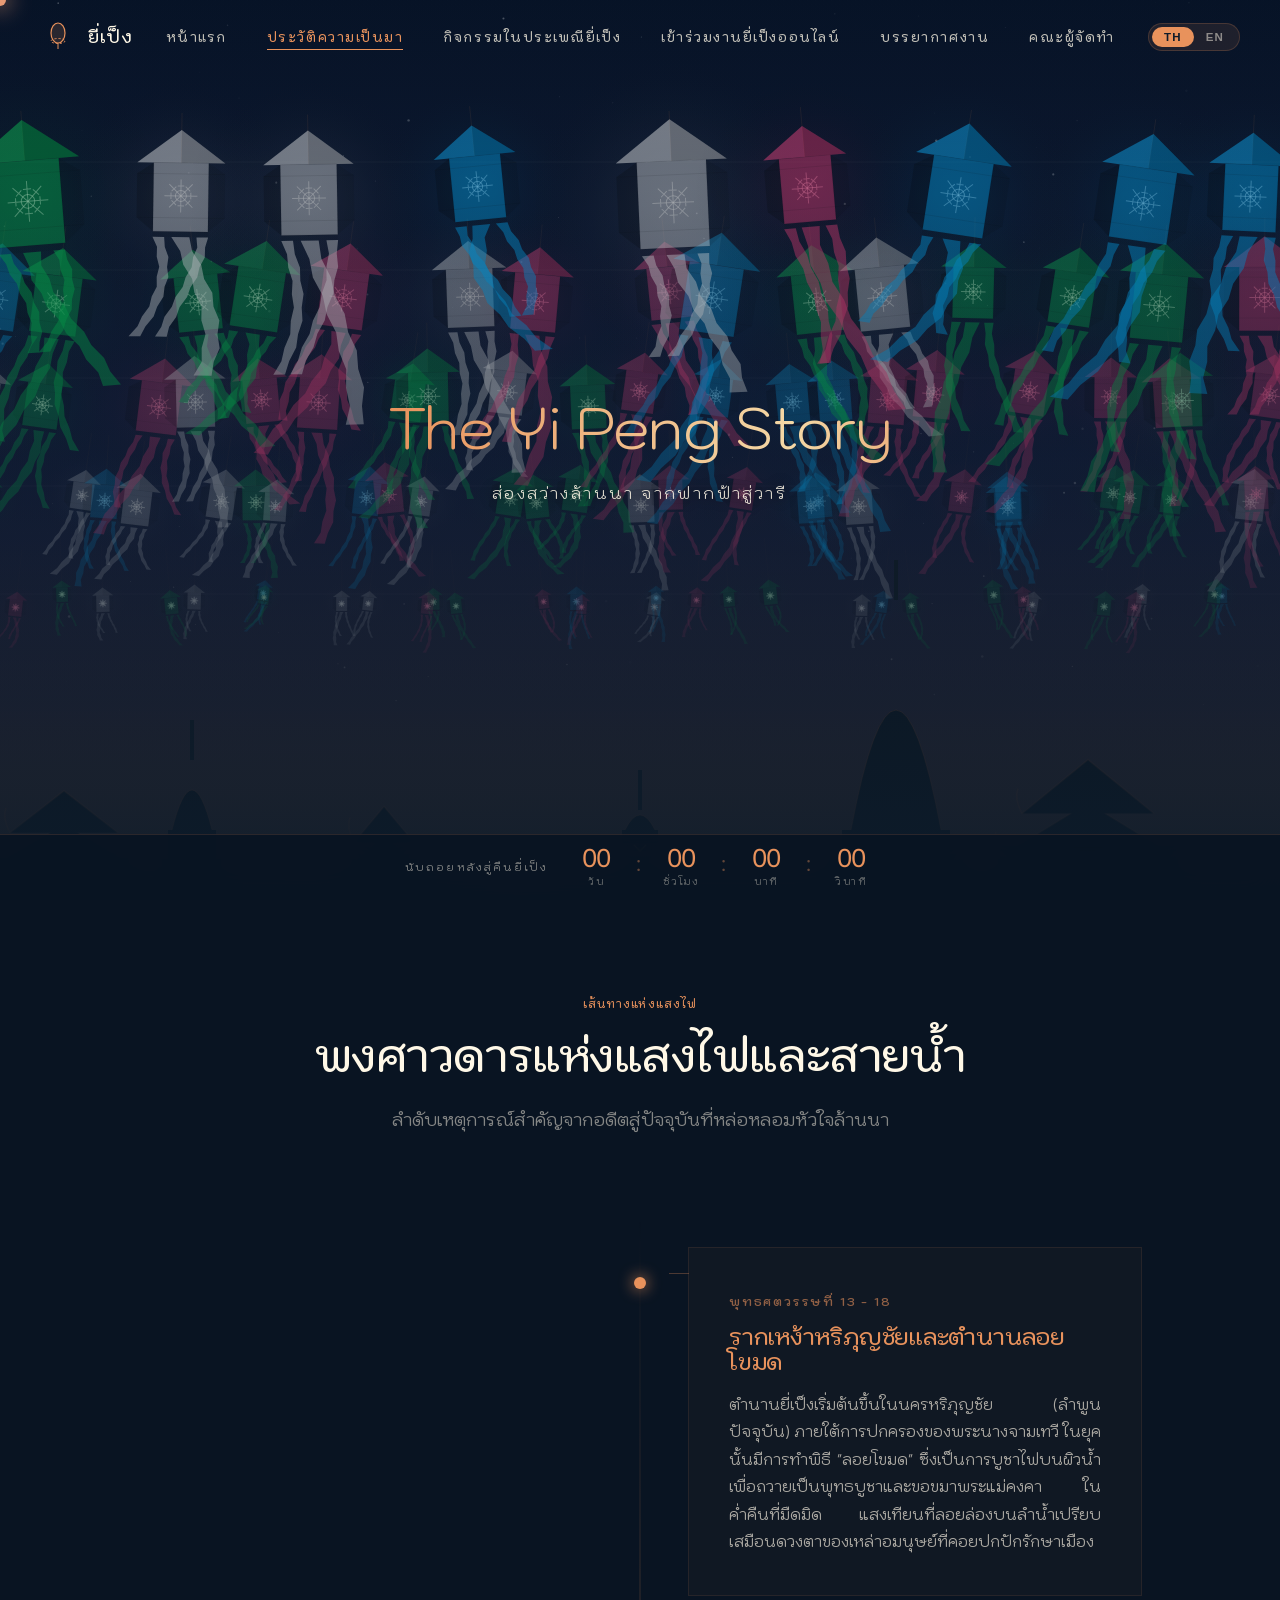
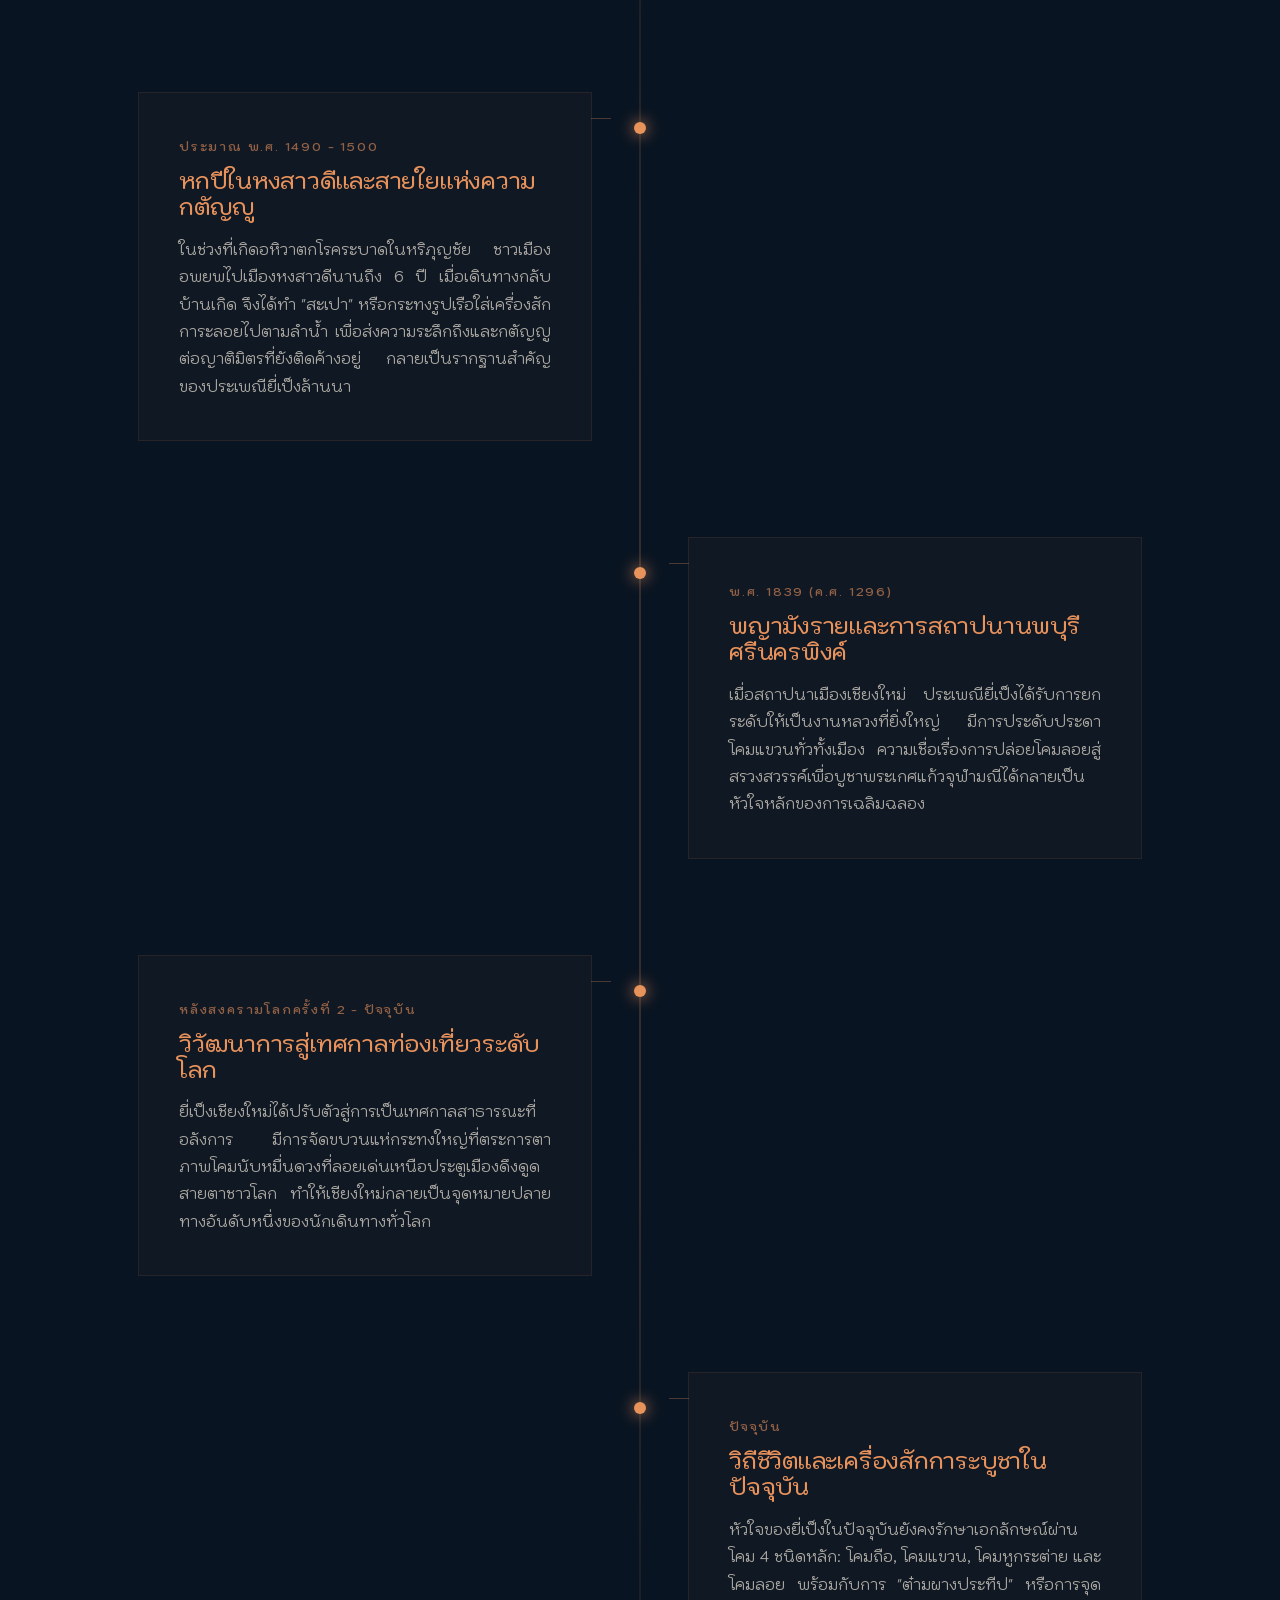
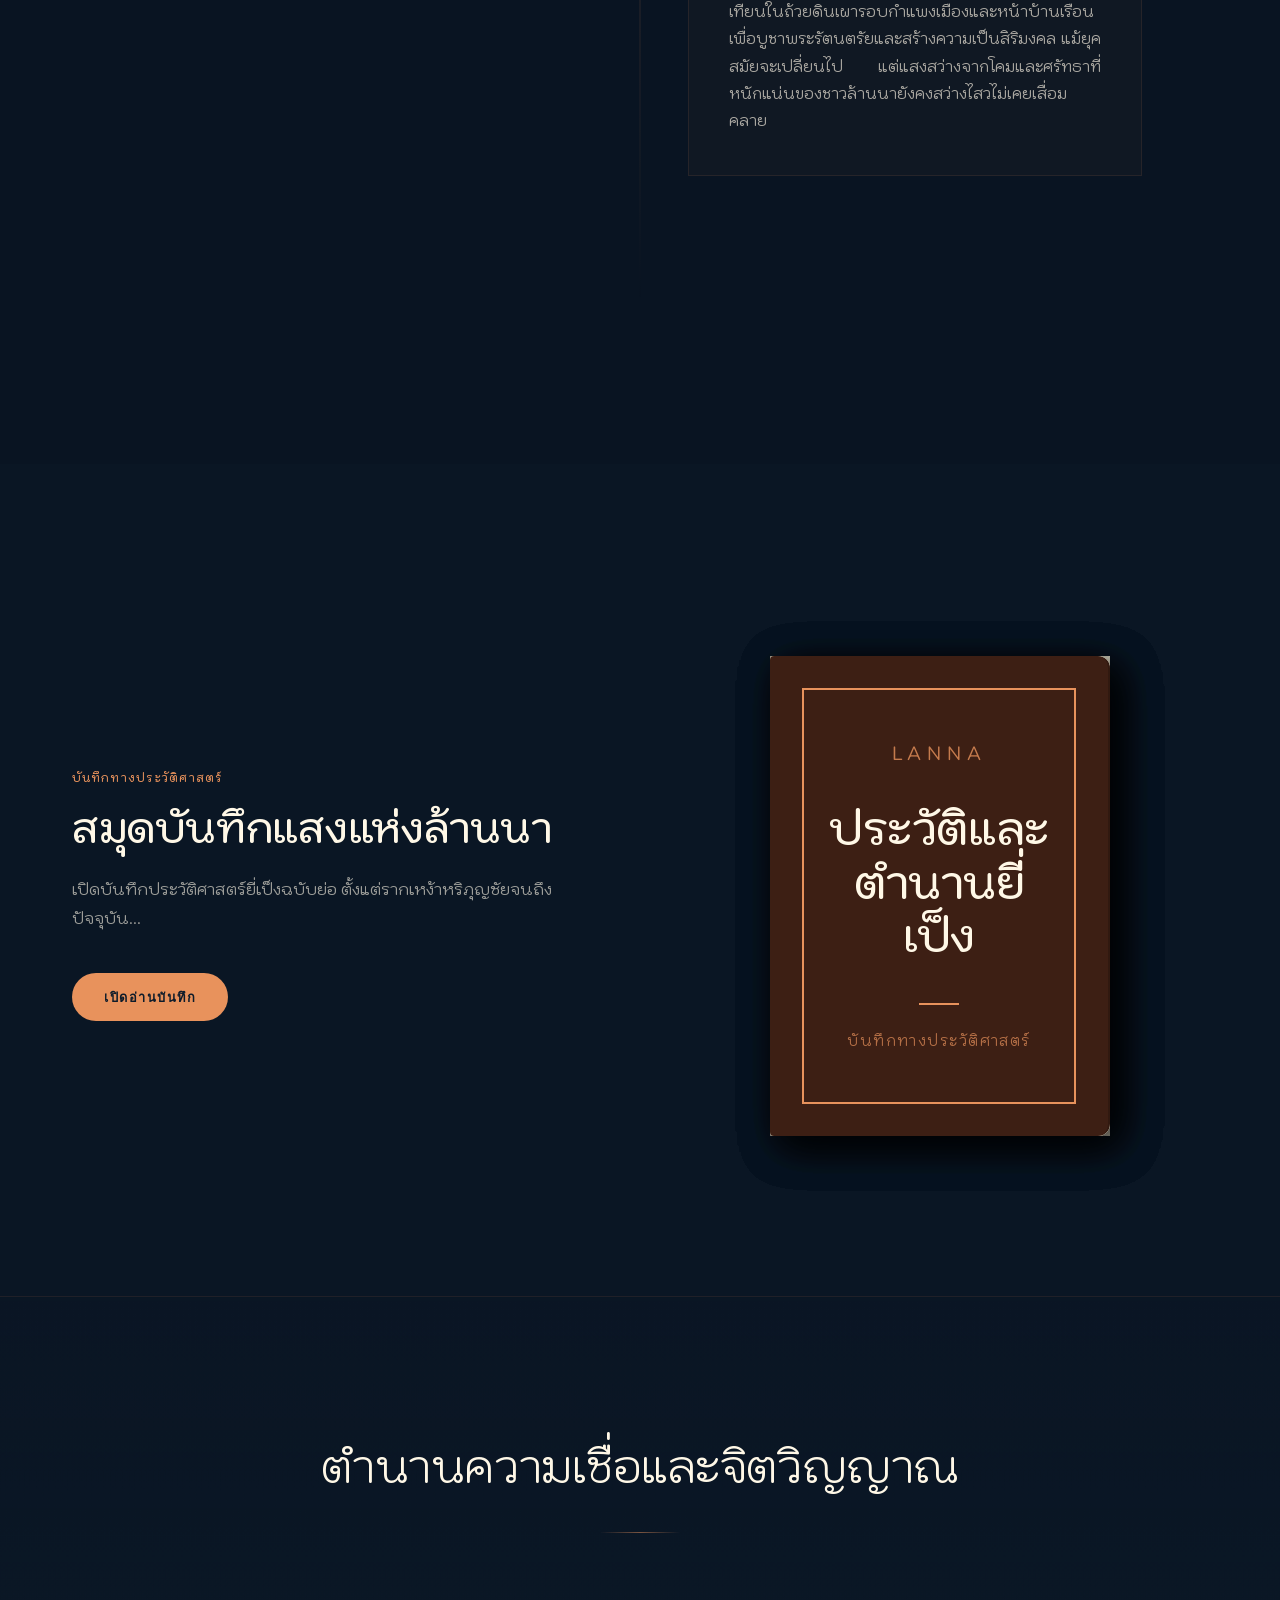
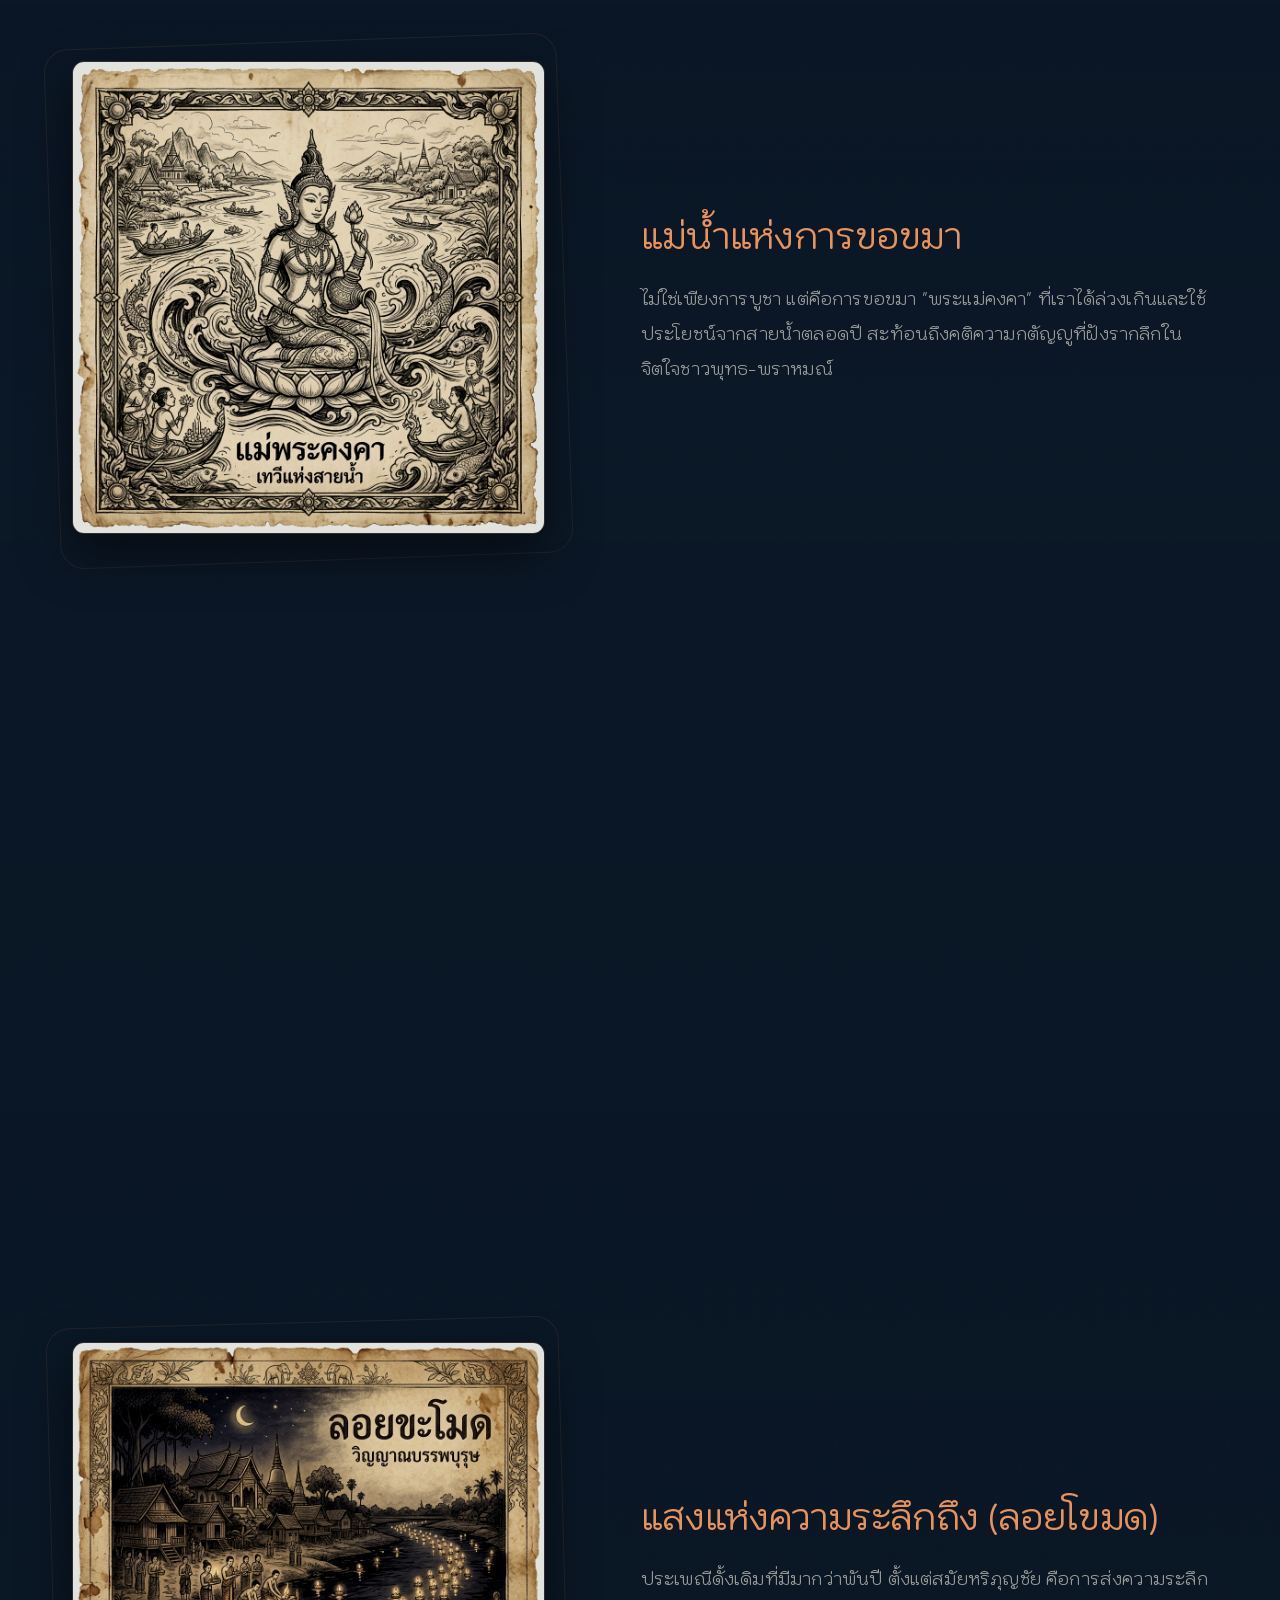
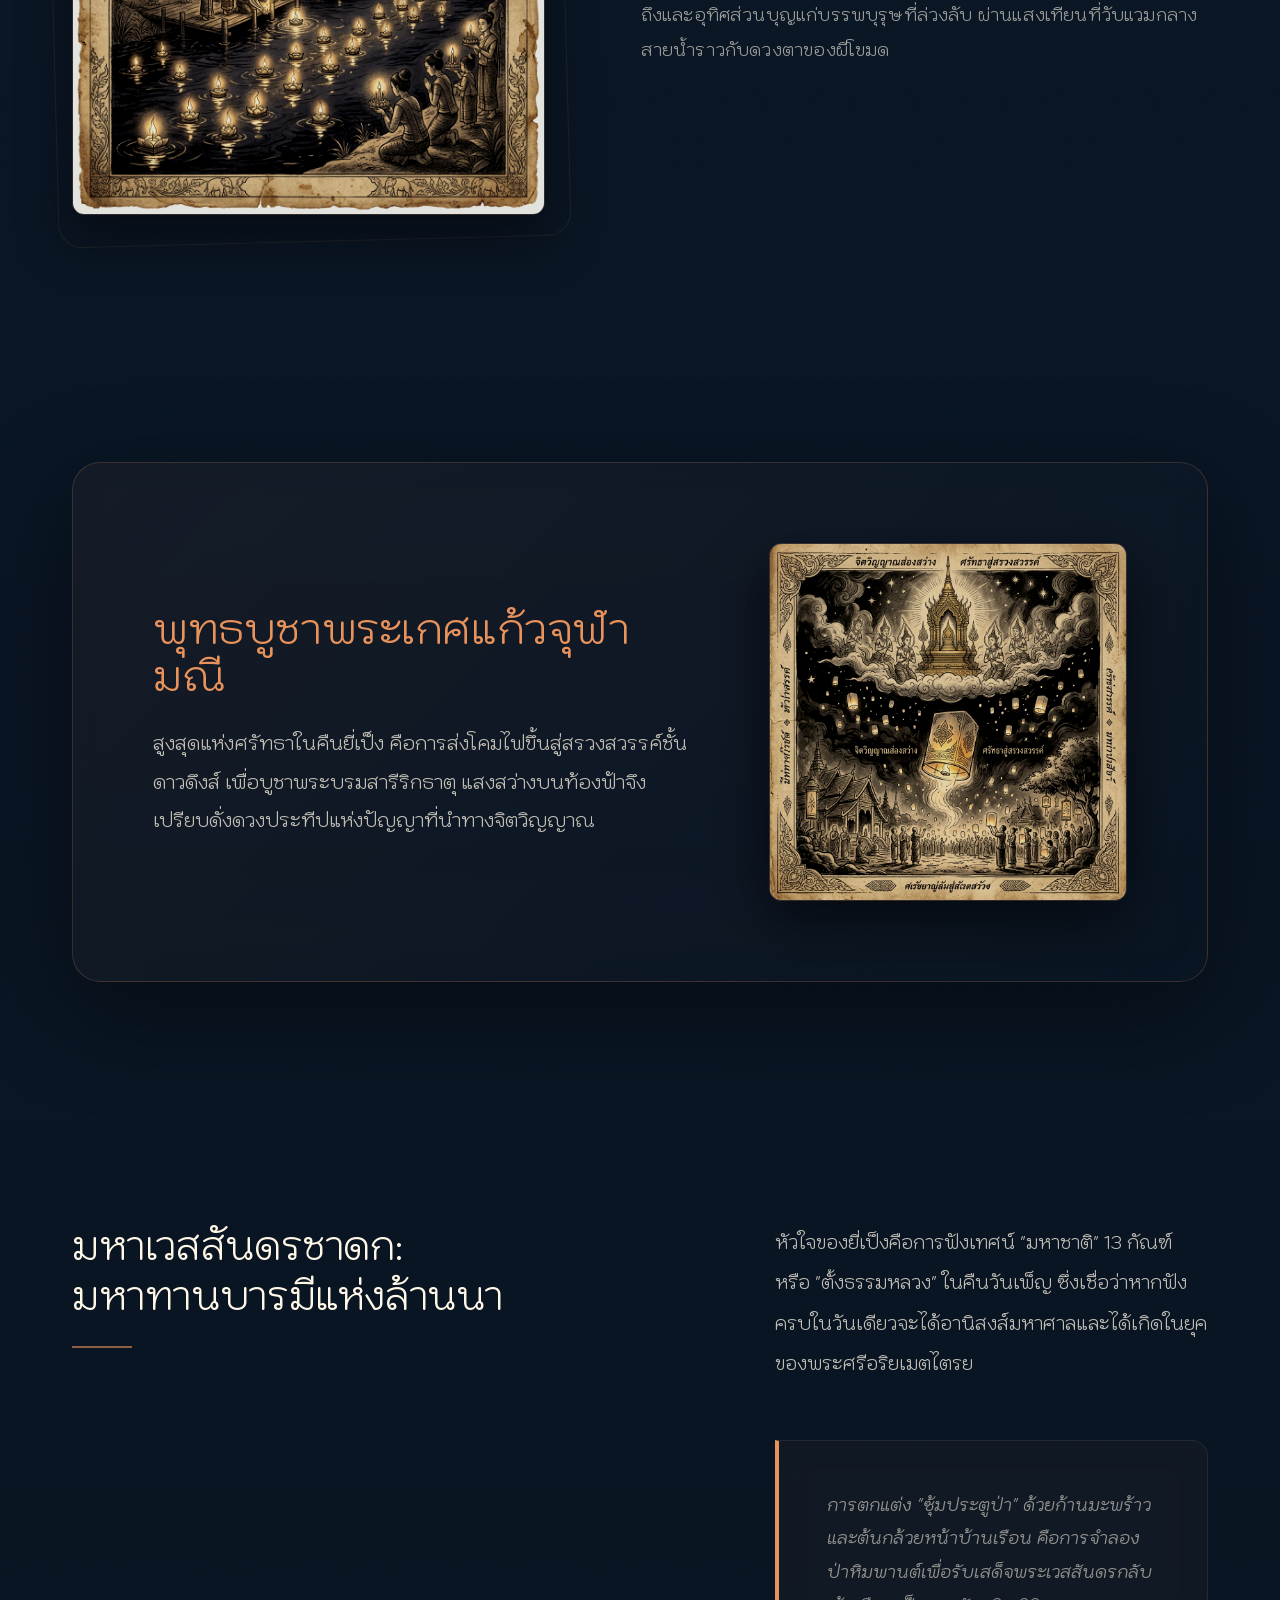
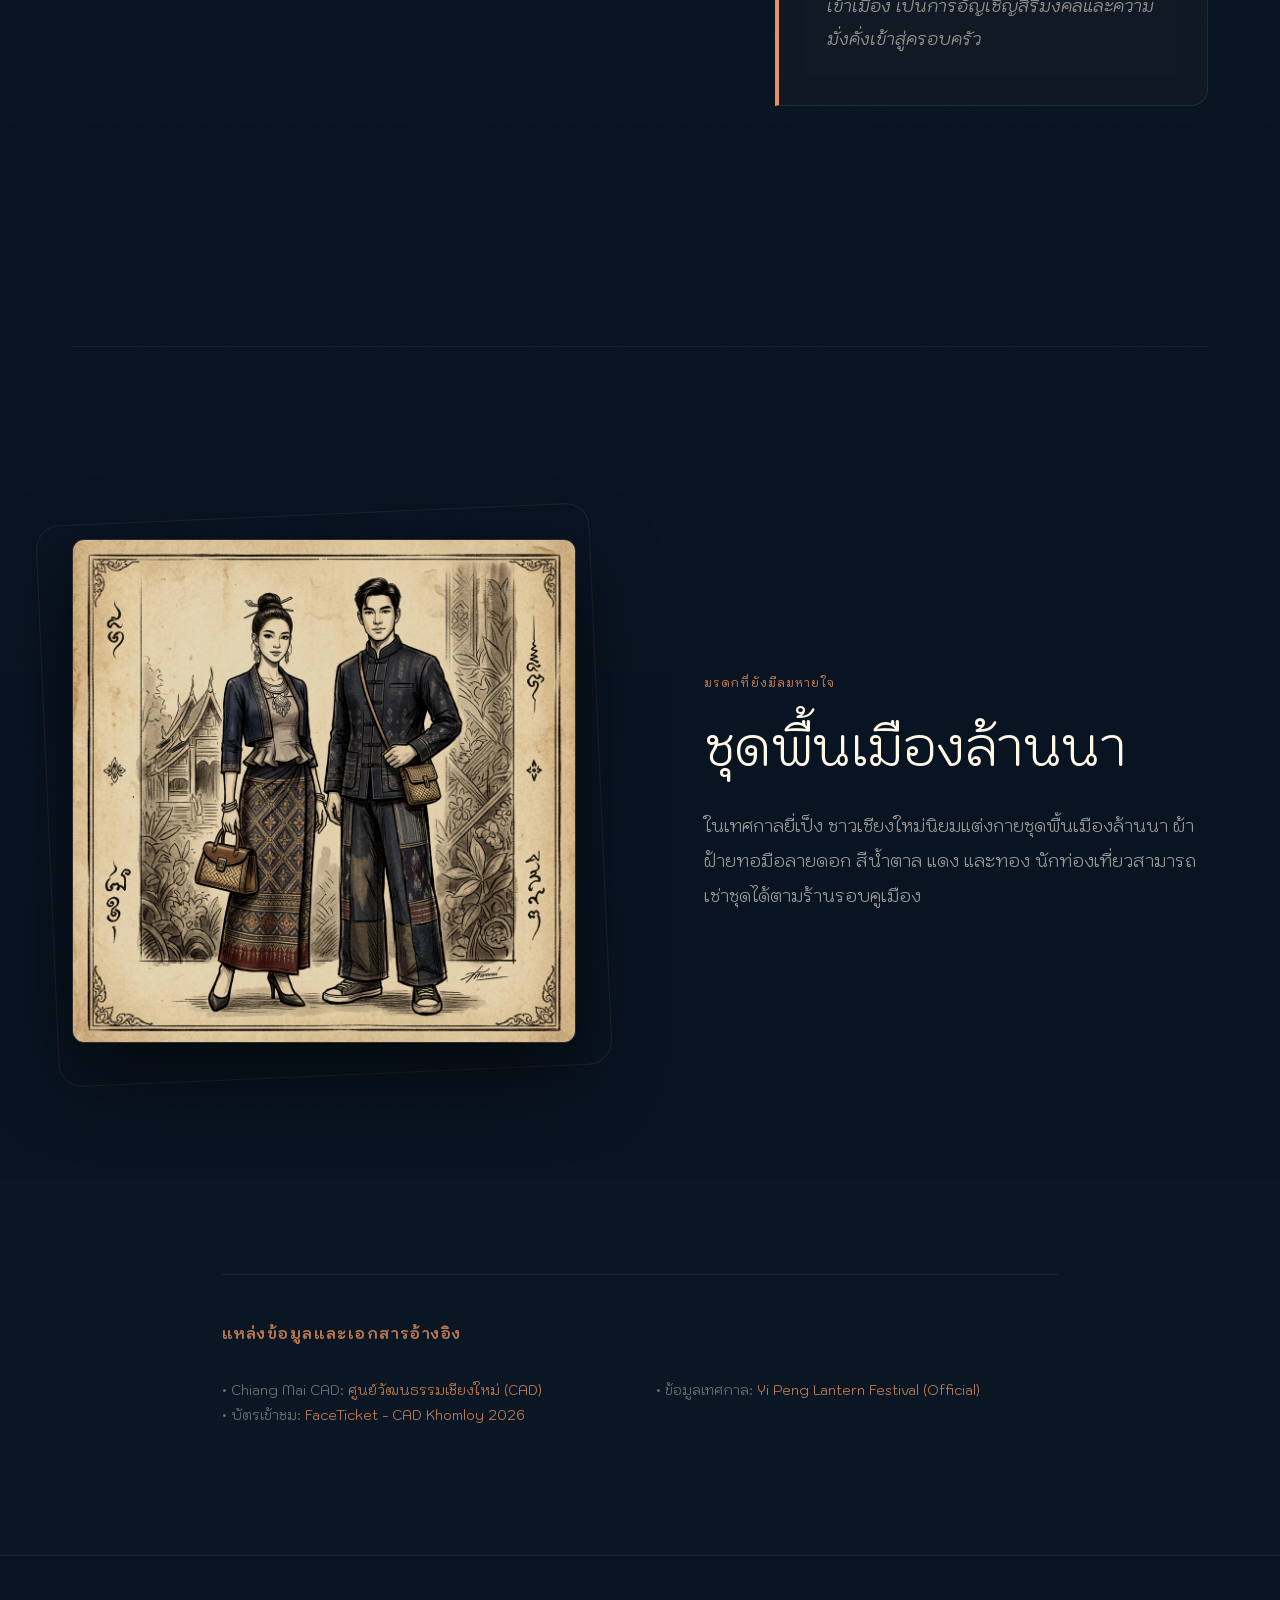
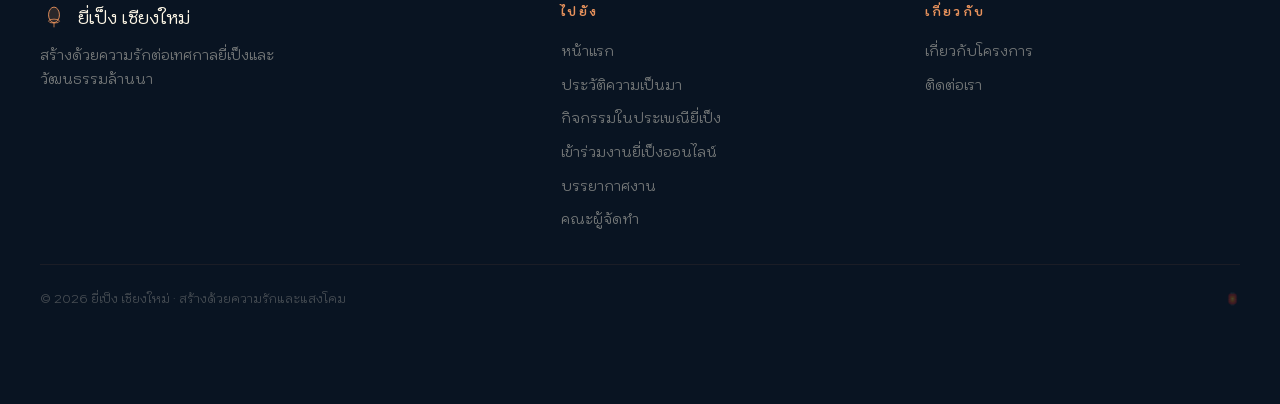
==== commit 5c519437: "check" ====
--- a/festival.html
+++ b/festival.html
@@ -89,9 +89,11 @@
       <section class="chronicle-section" style="padding: 6rem 2rem; position: relative;">
         <div style="text-align:center; max-width:800px; margin: 0 auto 5rem;">
           <p class="eyebrow reveal" style="color:#E8925C; margin-bottom:1rem;" data-i18n="trad_timeline_eyebrow">The Timeline of Light</p>
-          <h2 class="display-md reveal reveal-delay-1" style="color:#FFF8E7; margin-bottom:1.5rem;">
+          <h2 class="display-md reveal reveal-delay-1" style="color:#FFF8E7; margin-bottom:1.5rem;"
+            data-i18n="fest_chronicle_h">
             พงศาวดารแห่งแสงไฟและสายน้ำ</h2>
-          <p class="reveal reveal-delay-2" style="color:rgba(255,248,231,0.5); font-size:1.1rem; line-height:1.7;">
+          <p class="reveal reveal-delay-2" style="color:rgba(255,248,231,0.5); font-size:1.1rem; line-height:1.7;"
+            data-i18n="fest_chronicle_sub">
             ลำดับเหตุการณ์สำคัญจากอดีตสู่ปัจจุบันที่หล่อหลอมหัวใจล้านนา</p>
         </div>
 
@@ -100,9 +102,9 @@
           <div class="chronicle-item reveal">
             <div class="chronicle-dot"></div>
             <div class="chronicle-content">
-              <span class="chronicle-date">8TH - 13TH CENTURY</span>
-              <h3>รากเหง้าหริภุญชัยและตำนานลอยโขมด</h3>
-              <p>ตำนานยี่เป็งเริ่มต้นขึ้นในนครหริภุญชัย (ลำพูนปัจจุบัน) ภายใต้การปกครองของพระนางจามเทวี
+              <span class="chronicle-date" data-i18n="fest_chronicle_item1_date">8TH - 13TH CENTURY</span>
+              <h3 data-i18n="fest_chronicle_item1_h">รากเหง้าหริภุญชัยและตำนานลอยโขมด</h3>
+              <p data-i18n="fest_chronicle_item1_p">ตำนานยี่เป็งเริ่มต้นขึ้นในนครหริภุญชัย (ลำพูนปัจจุบัน) ภายใต้การปกครองของพระนางจามเทวี
                 ในยุคนั้นมีการทำพิธี "ลอยโขมด" ซึ่งเป็นการบูชาไฟบนผิวน้ำ เพื่อถวายเป็นพุทธบูชาและขอขมาพระแม่คงคา
                 ในค่ำคืนที่มืดมิด
                 แสงเทียนที่ลอยล่องบนลำน้ำกวงและลำน้ำปิงเปรียบเสมือนดวงตาของเหล่าอมนุษย์ที่คอยปกปักรักษาเมือง
@@ -112,9 +114,9 @@
           <div class="chronicle-item reveal">
             <div class="chronicle-dot"></div>
             <div class="chronicle-content">
-              <span class="chronicle-date">APPROX. B.E. 1490 - 1500</span>
-              <h3>หกปีในหงสาวดีและสายใยแห่งความกตัญญู</h3>
-              <p>ในช่วงพุทธศตวรรษที่ 14 เกิดอหิวาตกโรคระบาดครั้งใหญ่ในหริภุญชัย
+              <span class="chronicle-date" data-i18n="fest_chronicle_item2_date">APPROX. B.E. 1490 - 1500</span>
+              <h3 data-i18n="fest_chronicle_item2_h">หกปีในหงสาวดีและสายใยแห่งความกตัญญู</h3>
+              <p data-i18n="fest_chronicle_item2_p">ในช่วงพุทธศตวรรษที่ 14 เกิดอหิวาตกโรคระบาดครั้งใหญ่ในหริภุญชัย
                 ทำให้ชาวเมืองจำนวนมากต้องลี้ภัยอพยพไปพึ่งใบบุญที่เมืองสะเทิมและเมืองหงสาวดีนานถึง 6 ปี
                 เมื่อโรคร้ายสงบลงและได้เดินทางกลับบ้านเกิด ชาวเมืองจึงได้ทำ "สะเปา" หรือกระทงรูปเรือ
                 ใส่เครื่องสักการะและไฟสว่างไสว
@@ -125,9 +127,9 @@
           <div class="chronicle-item reveal">
             <div class="chronicle-dot"></div>
             <div class="chronicle-content">
-              <span class="chronicle-date">B.E. 1839 (1296 AD)</span>
-              <h3>พญามังรายและการสถาปนานพบุรีศรีนครพิงค์</h3>
-              <p>เมื่อพญามังรายสถาปนาเมืองเชียงใหม่ในปี พ.ศ. 1839
+              <span class="chronicle-date" data-i18n="fest_chronicle_item3_date">B.E. 1839 (1296 AD)</span>
+              <h3 data-i18n="fest_chronicle_item3_h">พญามังรายและการสถาปนานพบุรีศรีนครพิงค์</h3>
+              <p data-i18n="fest_chronicle_item3_p">เมื่อพญามังรายสถาปนาเมืองเชียงใหม่ในปี พ.ศ. 1839
                 ประเพณียี่เป็งได้รับการยกระดับให้เป็นงานหลวงที่ยิ่งใหญ่ขึ้น มีการประดับประดาโคมแขวน (โคมค้าง)
                 ทั่วทั้งเมืองเพื่อต้อนรับพระจันทร์เต็มดวงของเดือนยี่ล้านนา ความเชื่อเรื่องการปล่อยโคมลอย (โคมไฟ)
                 สู่สรวงสวรรค์เพื่อบูชาพระเกศแก้วจุฬามณีได้กลายเป็นหัวใจหลักของการเฉลิมฉลอง
@@ -137,9 +139,9 @@
           <div class="chronicle-item reveal">
             <div class="chronicle-dot"></div>
             <div class="chronicle-content">
-              <span class="chronicle-date">POST WWII - 1950S</span>
-              <h3>วิวัฒนาการสู่เทศกาลท่องเที่ยวระดับโลก</h3>
-              <p>หลังสงครามโลกครั้งที่ 2 ยี่เป็งเชียงใหม่ได้ปรับตัวสู่การเป็นเทศกาลสาธารณะที่มีความอลังการ
+              <span class="chronicle-date" data-i18n="fest_chronicle_item4_date">POST WWII - 1950S</span>
+              <h3 data-i18n="fest_chronicle_item4_h">วิวัฒนาการสู่เทศกาลท่องเที่ยวระดับโลก</h3>
+              <p data-i18n="fest_chronicle_item4_p">หลังสงครามโลกครั้งที่ 2 ยี่เป็งเชียงใหม่ได้ปรับตัวสู่การเป็นเทศกาลสาธารณะที่มีความอลังการ
                 มีการจัดขบวนแห่กระทงใหญ่ที่ตระการตาโดยความร่วมมือของชาวบ้านและส่วนราชการ
                 ภาพโคมนับหมื่นดวงที่ลอยเด่นเหนือประตูเมืองและลำน้ำปิงดึงดูดสายตาชาวโลกให้หันมามองล้านนาในฐานะดินแดนแห่งมนต์เสน่ห์และวัฒนธรรมที่ยังมีลมหายใจ
                 ทำให้เชียงใหม่กลายเป็นจุดหมายปลายทางอันดับหนึ่งของนักเดินทางทั่วโลก</p>
@@ -148,9 +150,9 @@
           <div class="chronicle-item reveal">
             <div class="chronicle-dot"></div>
             <div class="chronicle-content">
-              <span class="chronicle-date">PRESENT DAY</span>
-              <h3>วิถีชีวิตและเครื่องสักการะบูชาในปัจจุบัน</h3>
-              <p>หัวใจของยี่เป็งในปัจจุบันยังคงรักษาเอกลักษณ์ผ่านโคม 4 ชนิดหลัก: โคมถือ, โคมแขวน, โคมหูกระต่าย และโคมลอย
+              <span class="chronicle-date" data-i18n="fest_now_date">PRESENT DAY</span>
+              <h3 data-i18n="fest_now_h">วิถีชีวิตและเครื่องสักการะบูชาในปัจจุบัน</h3>
+              <p data-i18n="fest_now_p">หัวใจของยี่เป็งในปัจจุบันยังคงรักษาเอกลักษณ์ผ่านโคม 4 ชนิดหลัก: โคมถือ, โคมแขวน, โคมหูกระต่าย และโคมลอย
                 พร้อมกับการ "ต๋ามผางประทีป" หรือการจุดเทียนในถ้วยดินเผารอบกำแพงเมืองและหน้าบ้านเรือน
                 เพื่อบูชาพระรัตนตรัยและสร้างความเป็นสิริมงคล แม้ยุคสมัยจะเปลี่ยนไป
                 แต่แสงสว่างจากโคมและศรัทธาที่หนักแน่นของชาวล้านนายังคงสว่างไสวไม่เคยเสื่อมคลาย</p>
@@ -493,6 +495,13 @@
           <li><a href="member.html" data-i18n="nav_members">คณะผู้จัดทำ</a></li>
         </ul>
       </div>
+      <div class="footer-col">
+        <h4 data-i18n="footer_info_h">เกี่ยวกับ</h4>
+        <ul>
+          <li><a href="member.html" data-i18n="footer_info1">เกี่ยวกับโครงการ</a></li>
+          <li><a href="member.html" data-i18n="footer_info2">ติดต่อเรา</a></li>
+        </ul>
+      </div>
     </div>
     <div class="footer-bottom">
       <span data-i18n="footer_copy">© 2026 ยี่เป็ง เชียงใหม่</span>
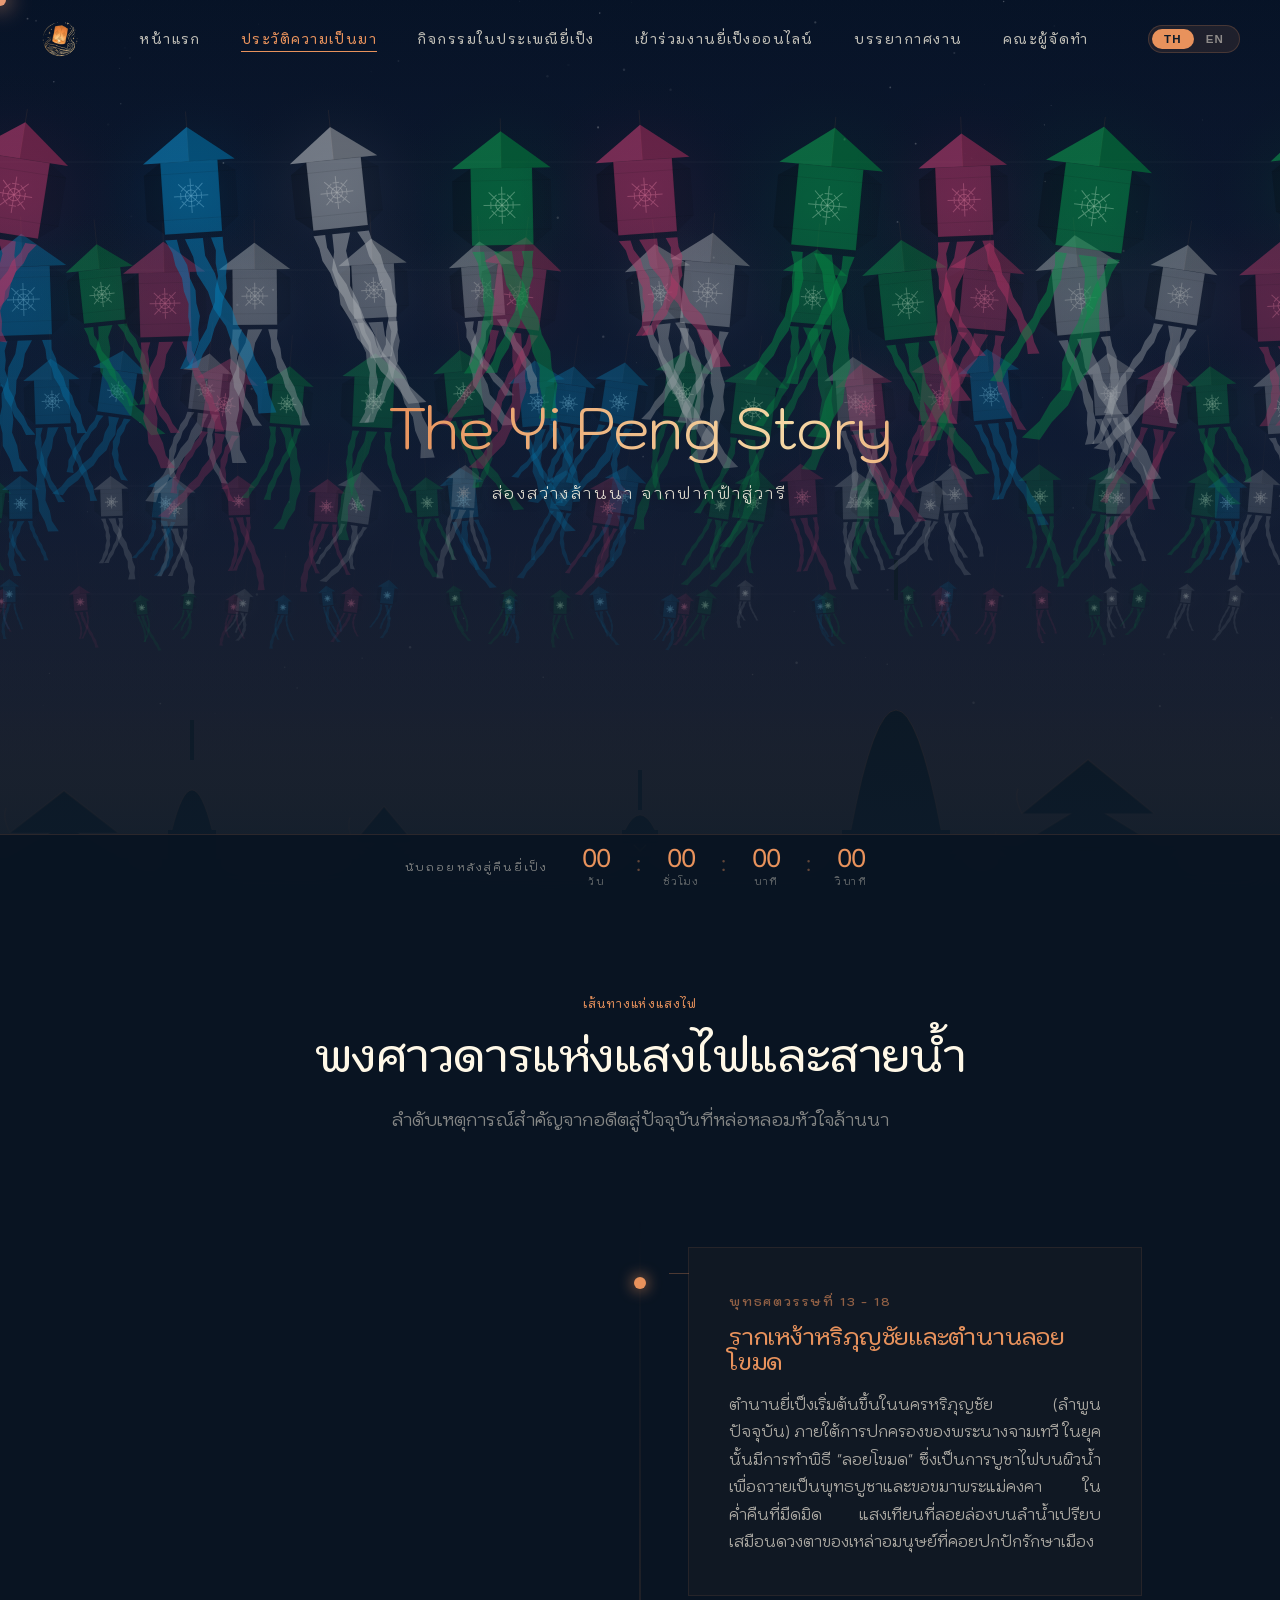
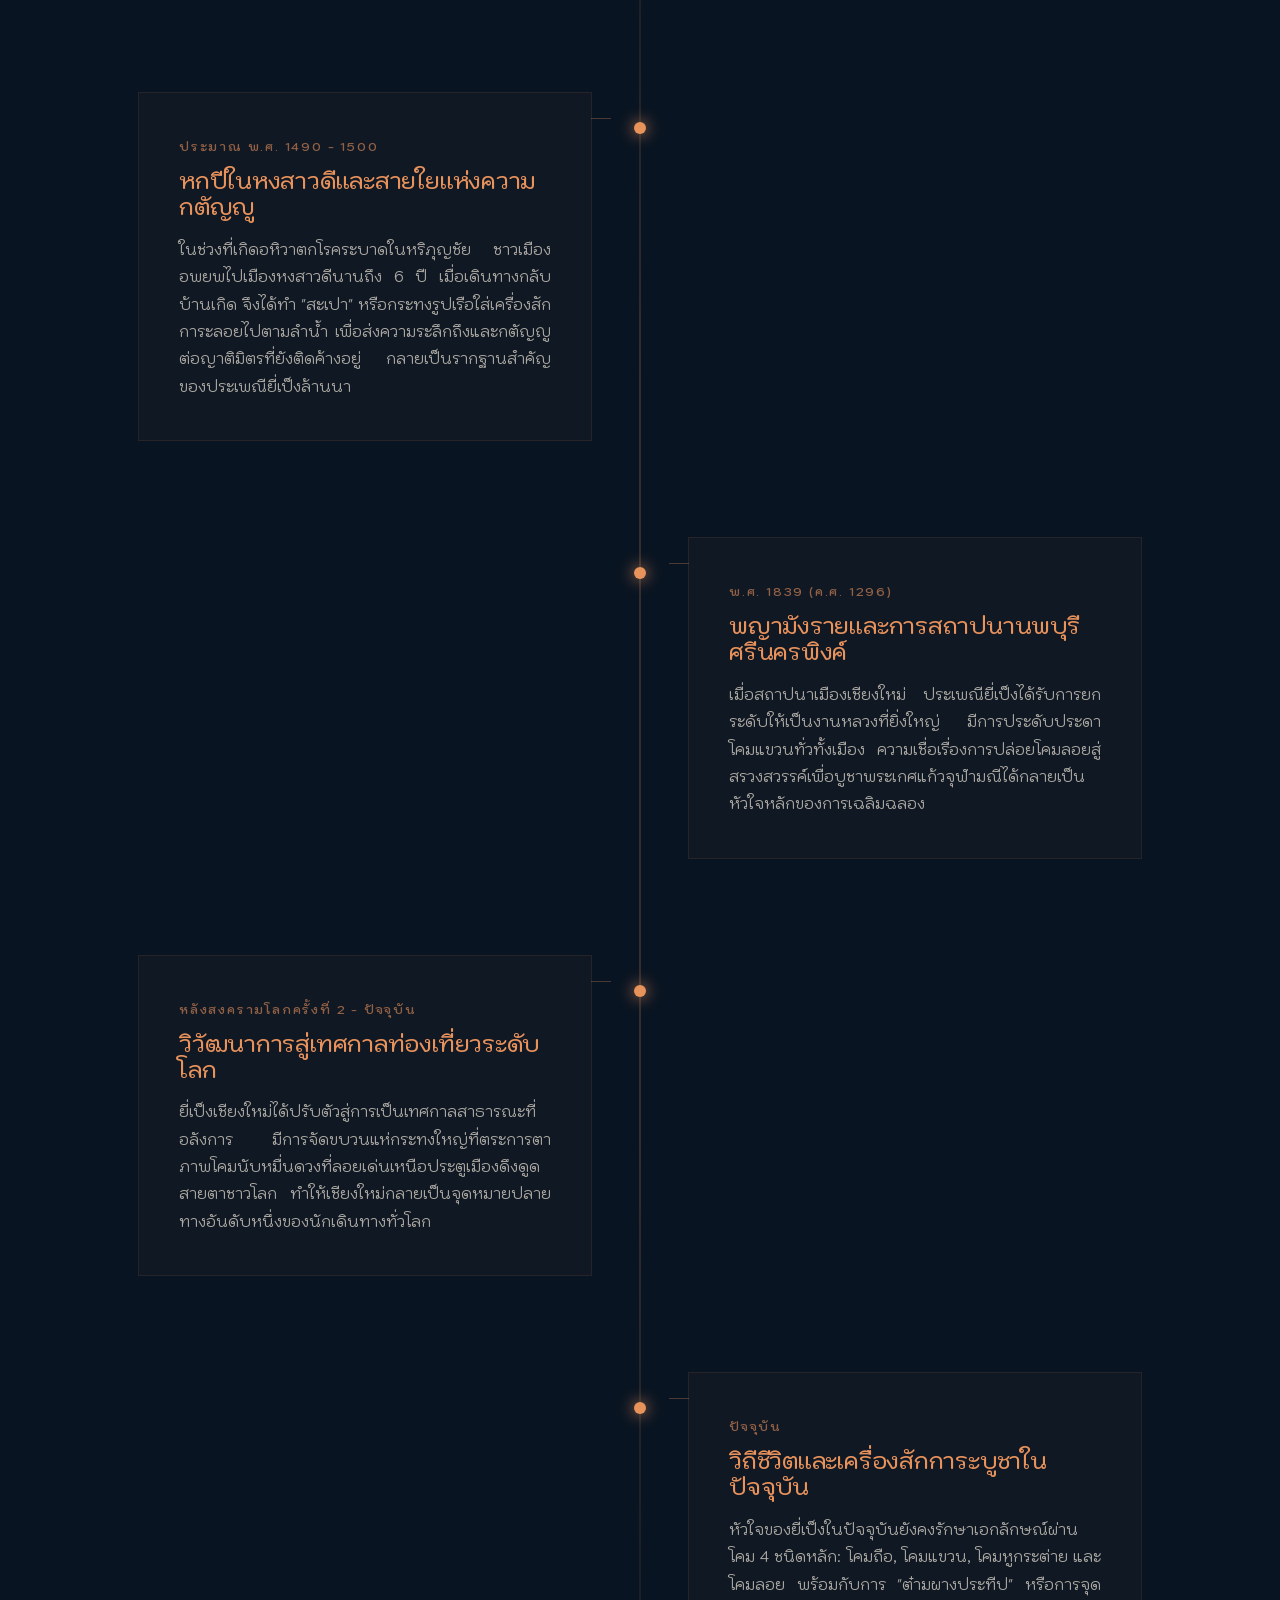
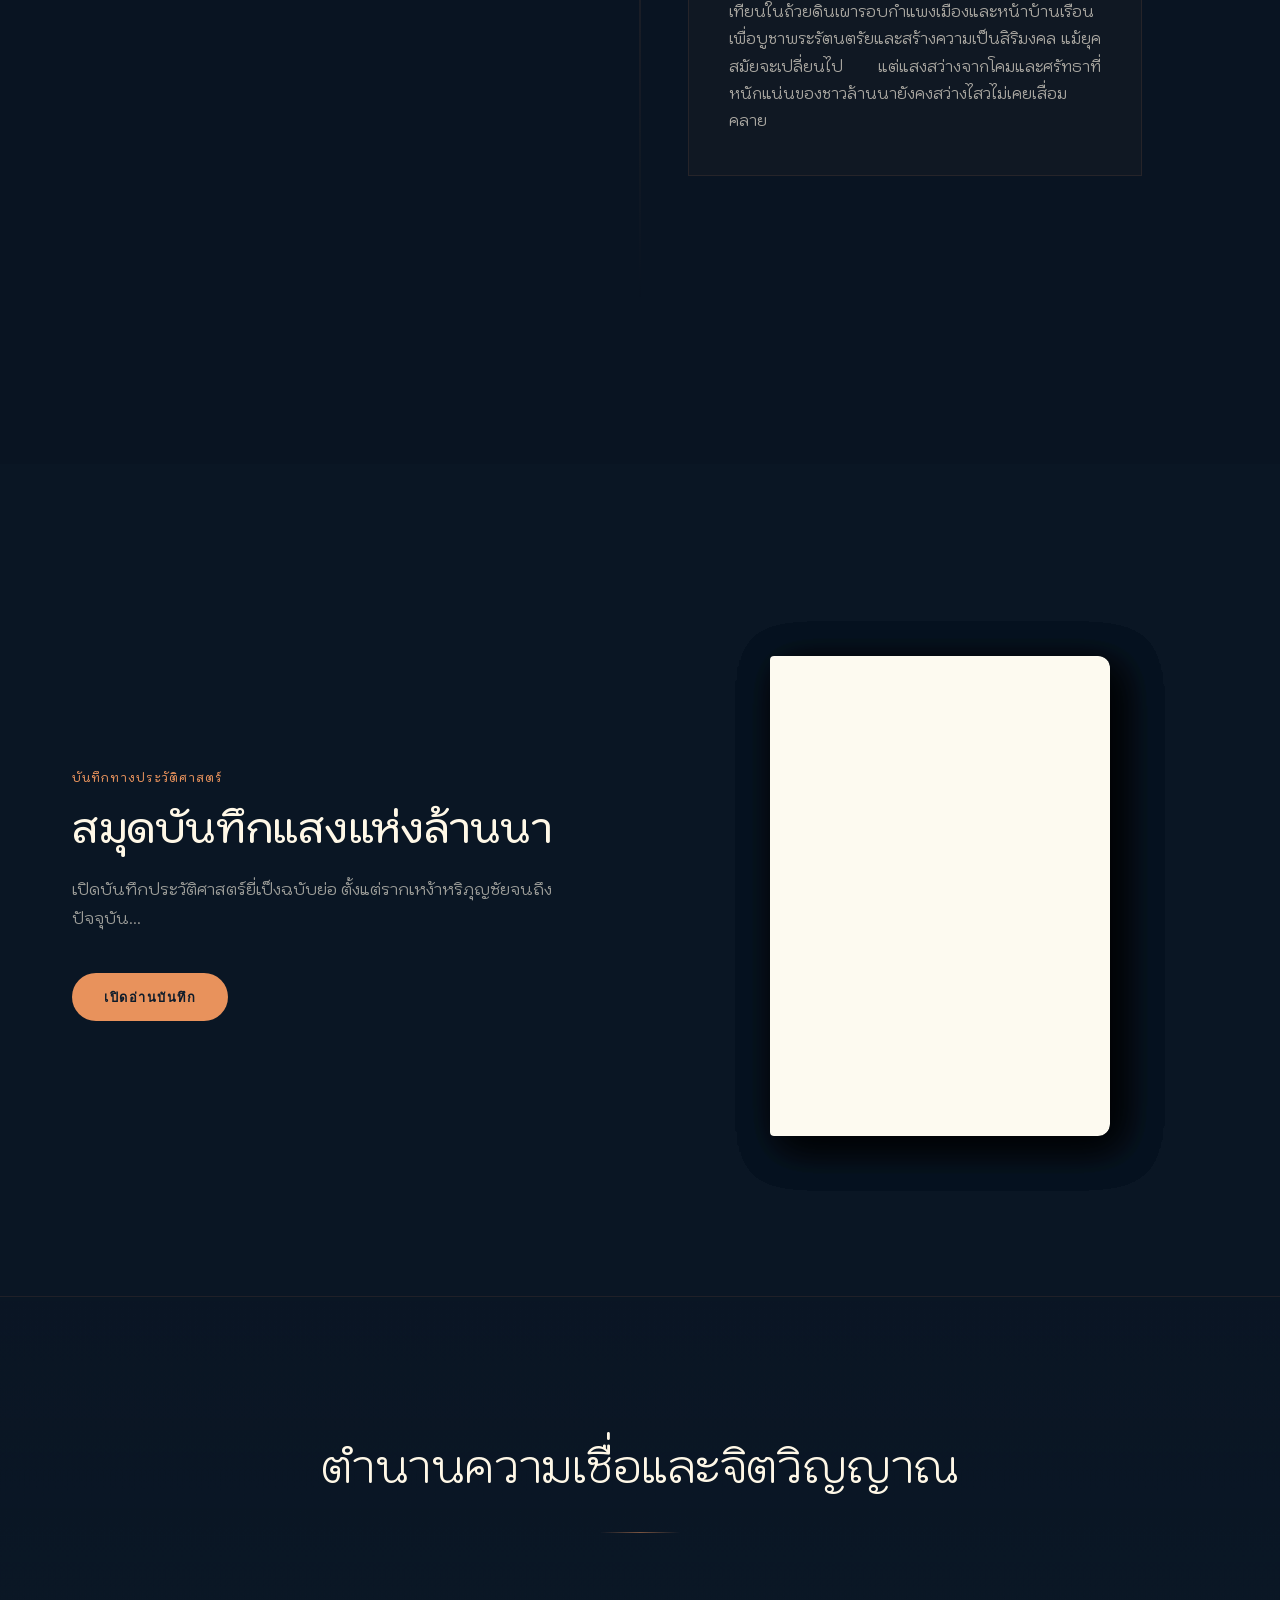
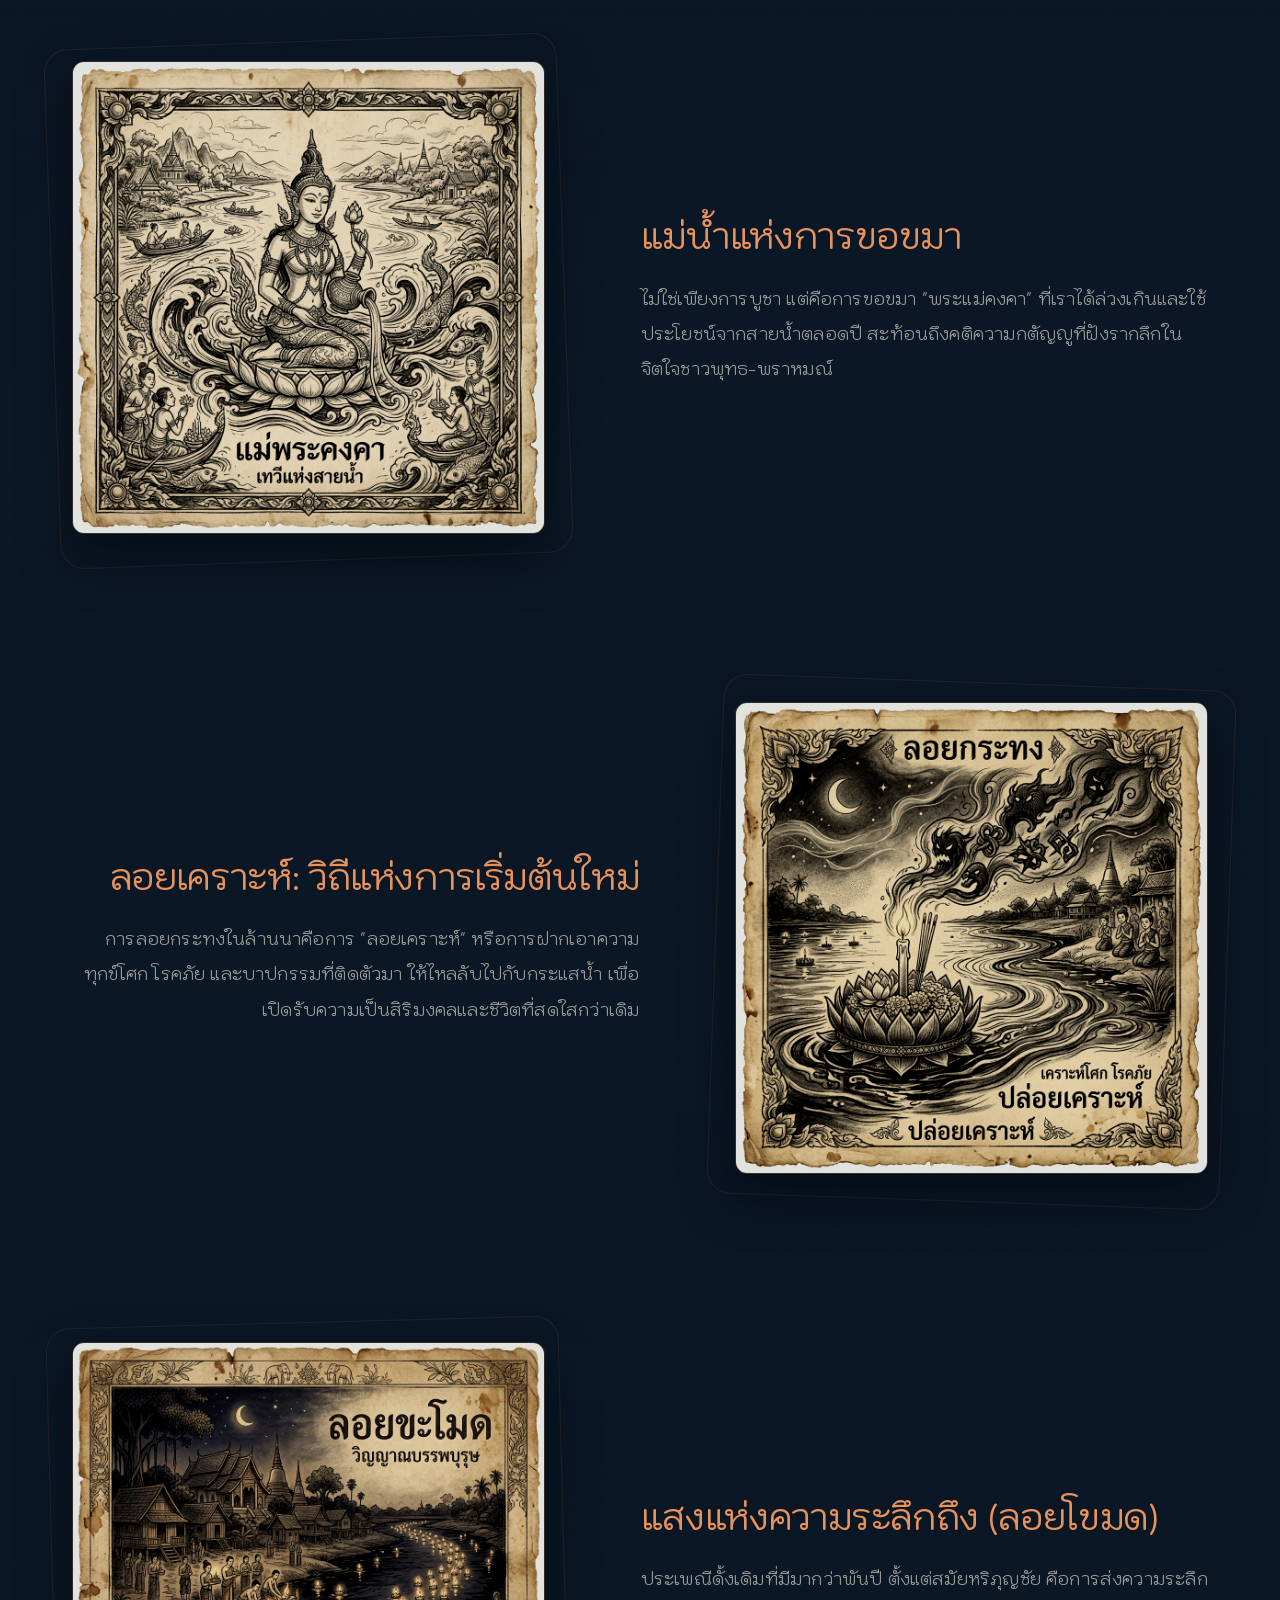
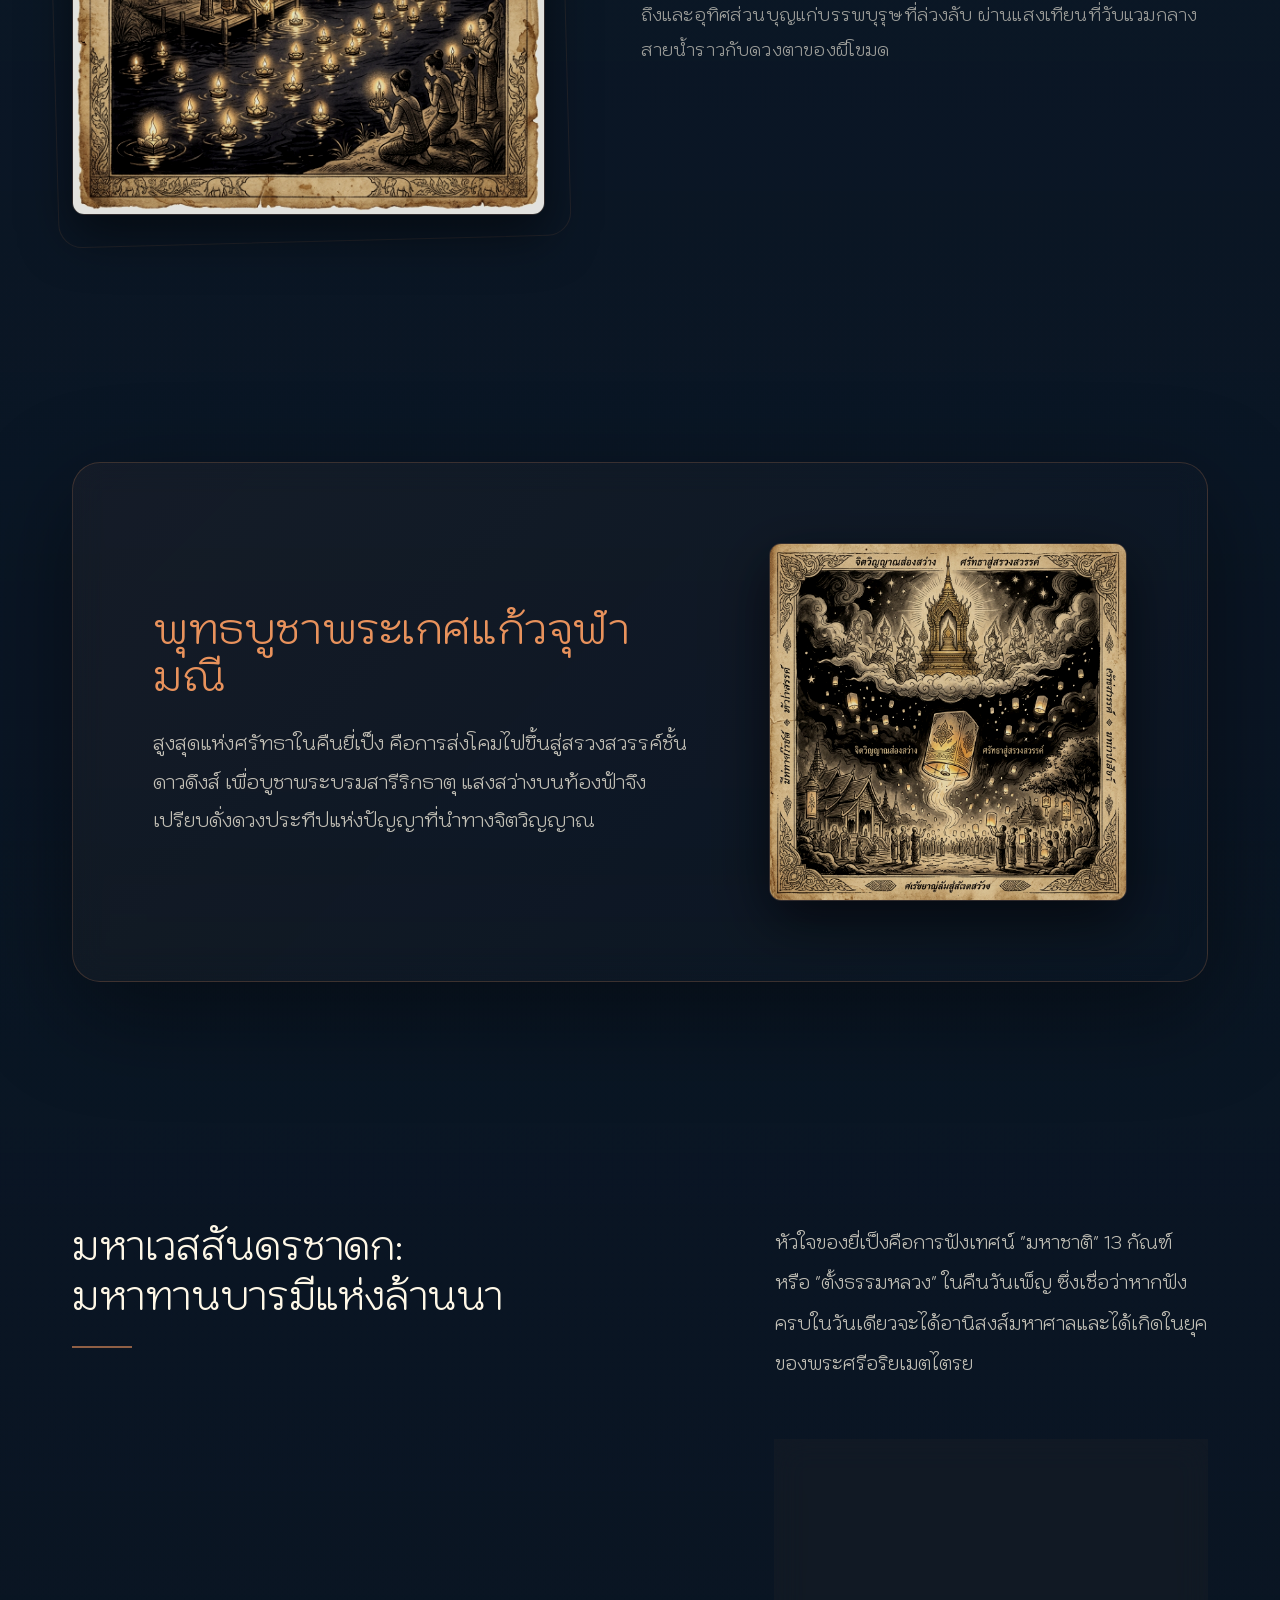
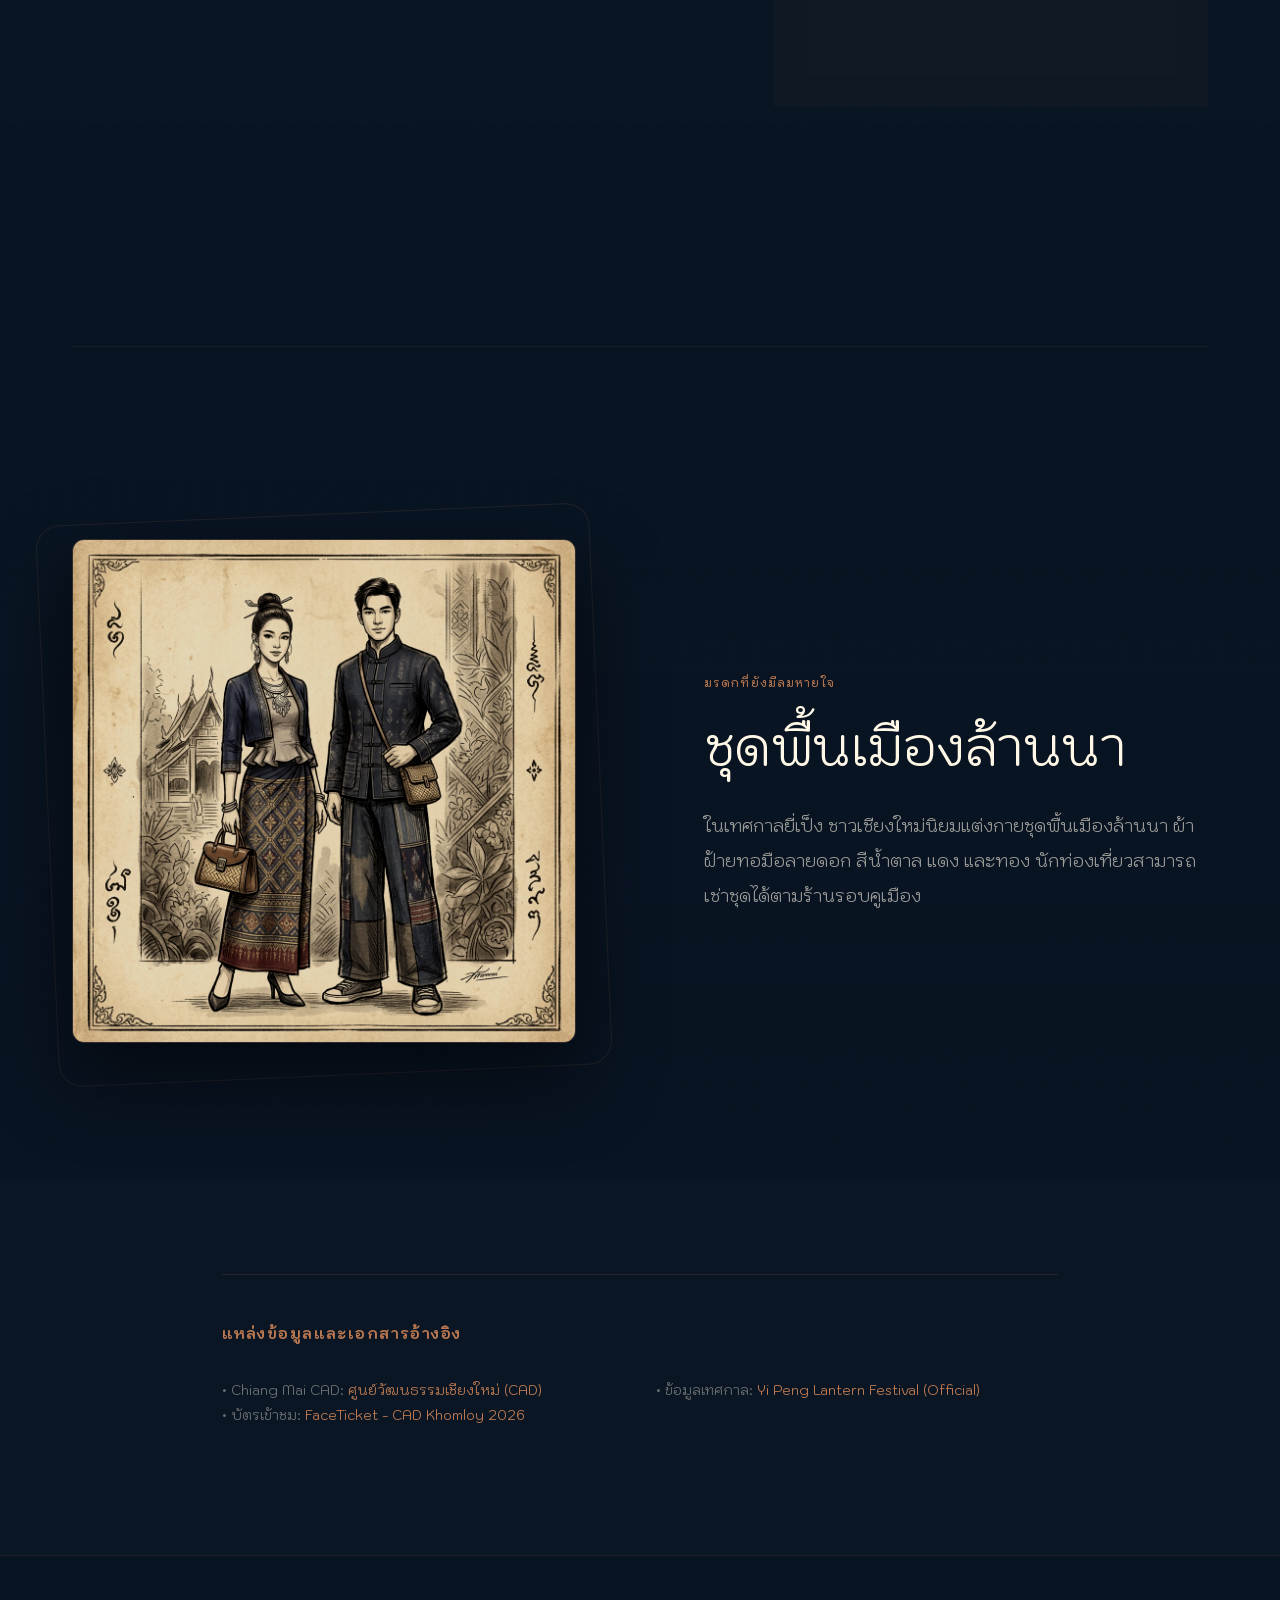
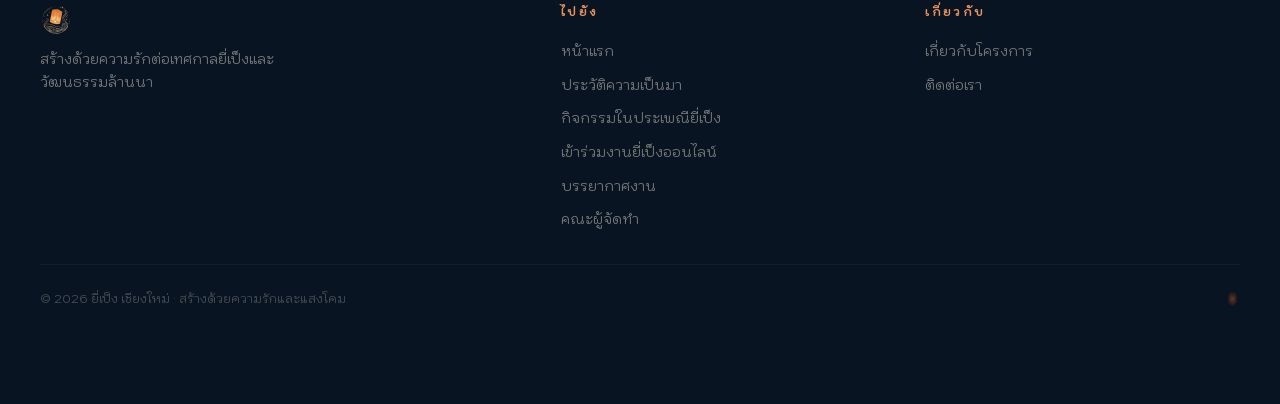
==== commit da1eb57d: "Finish" ====
--- a/festival.html
+++ b/festival.html
@@ -22,12 +22,7 @@
 
   <nav id="navbar" class="scrolled">
     <a class="nav-logo" href="index.html">
-      <svg class="nav-logo-icon" viewBox="0 0 36 36" fill="none">
-        <ellipse cx="18" cy="14" rx="7" ry="10" fill="rgba(232,146,92,0.15)" stroke="#E8925C" stroke-width="1.2" />
-        <ellipse cx="18" cy="22" rx="7" ry="2.5" stroke="#E8925C" stroke-width="1" stroke-dasharray="2 2" />
-        <line x1="18" y1="24" x2="18" y2="30" stroke="#E8925C" stroke-width="1" />
-      </svg>
-      <span class="nav-logo-text">ยี่เป็ง</span>
+      <img src="assets/images/YIPENG_logo.png" alt="ยี่เป็ง" style="height: 40px; width: auto; object-fit: contain;">
     </a>
     <ul class="nav-links">
       <li><a href="index.html" data-i18n="nav_home">หน้าแรก</a></li>
@@ -474,12 +469,7 @@
     <div class="footer-inner">
       <div class="footer-brand">
         <div style="display:flex;align-items:center;gap:.6rem;margin-bottom:.75rem;">
-          <svg width="28" height="28" viewBox="0 0 36 36" fill="none">
-            <ellipse cx="18" cy="14" rx="7" ry="10" fill="rgba(232,146,92,0.15)" stroke="#E8925C" stroke-width="1.2" />
-            <ellipse cx="18" cy="22" rx="7" ry="2.5" stroke="#E8925C" stroke-width="1" />
-            <line x1="18" y1="24" x2="18" y2="30" stroke="#E8925C" stroke-width="1" />
-          </svg>
-          <span style="font-family:var(--font-display);font-size:1.1rem;color:#FFF8E7;">ยี่เป็ง เชียงใหม่</span>
+          <img src="assets/images/YIPENG_logo.png" alt="ยี่เป็ง" style="height: 32px; width: auto; object-fit: contain;">
         </div>
         <p data-i18n="footer_tagline">สร้างด้วยความรักต่อเทศกาลยี่เป็งและวัฒนธรรมล้านนา</p>
       </div>
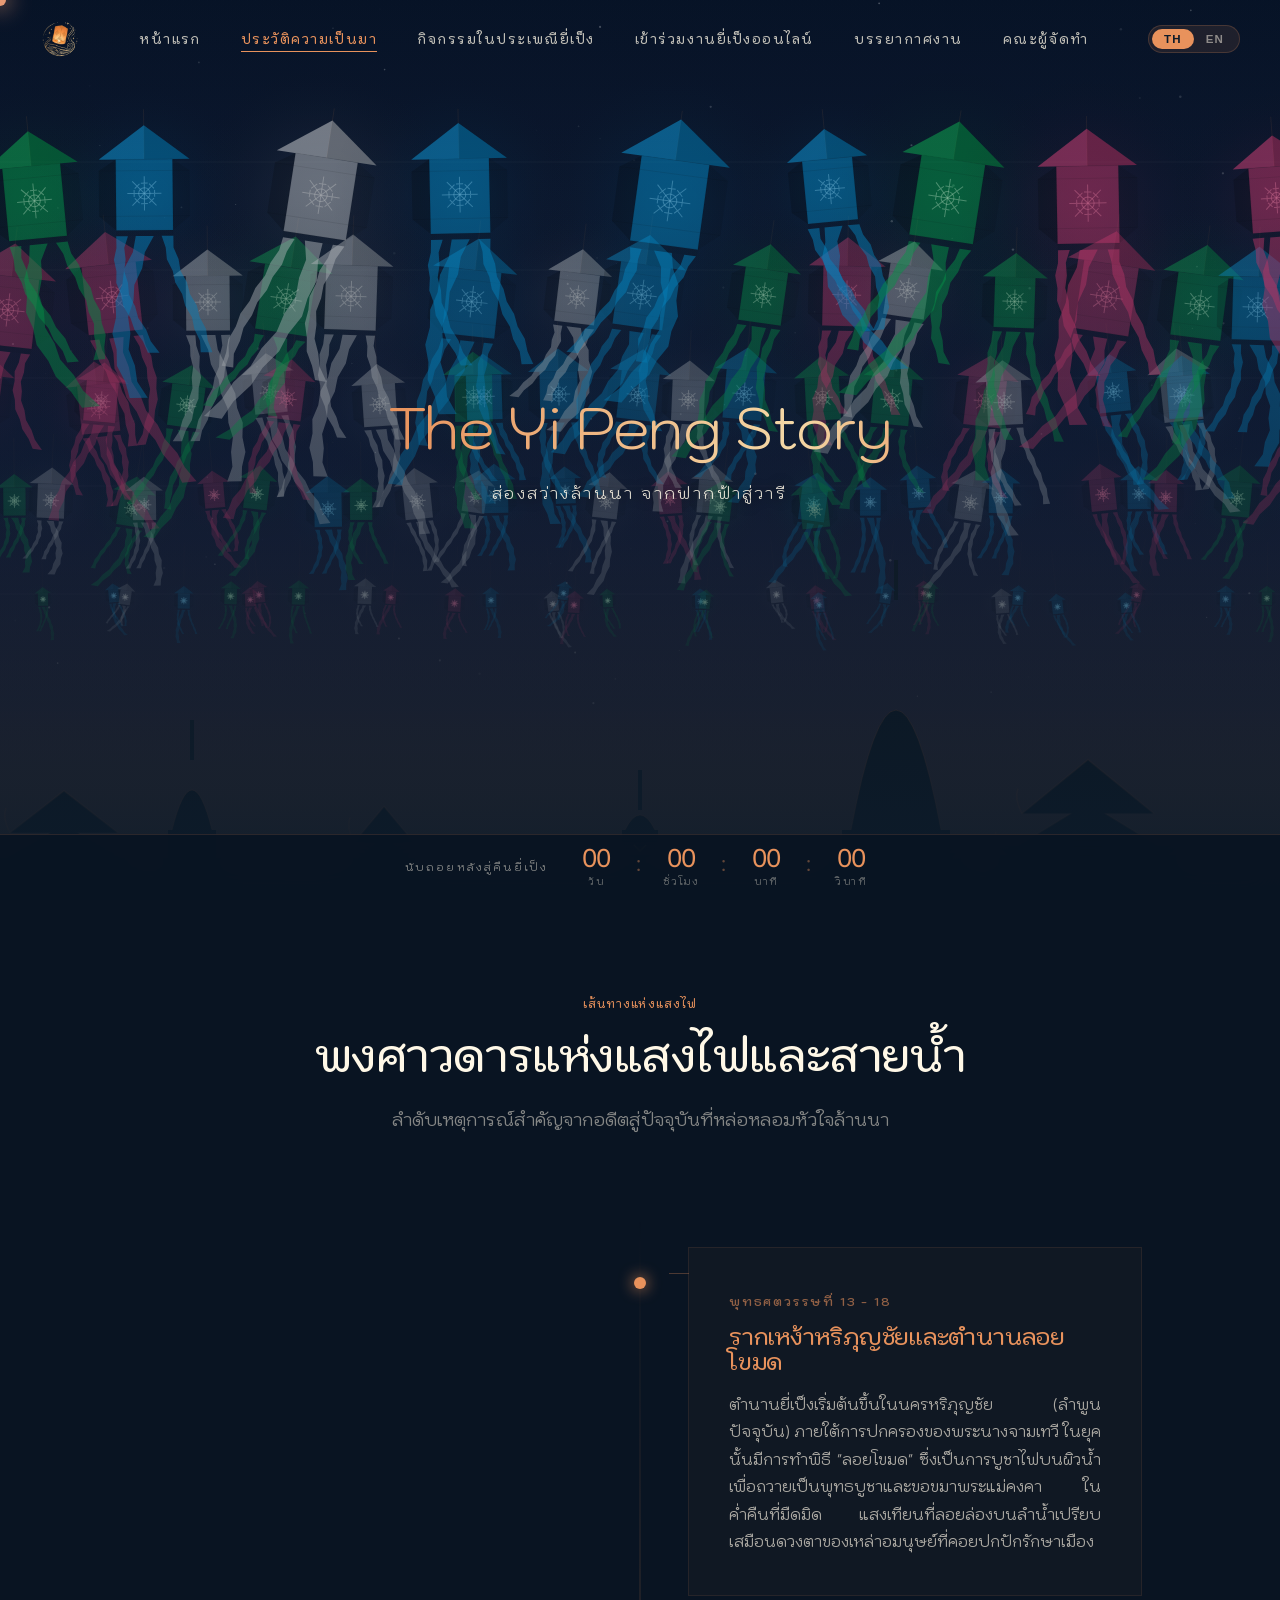
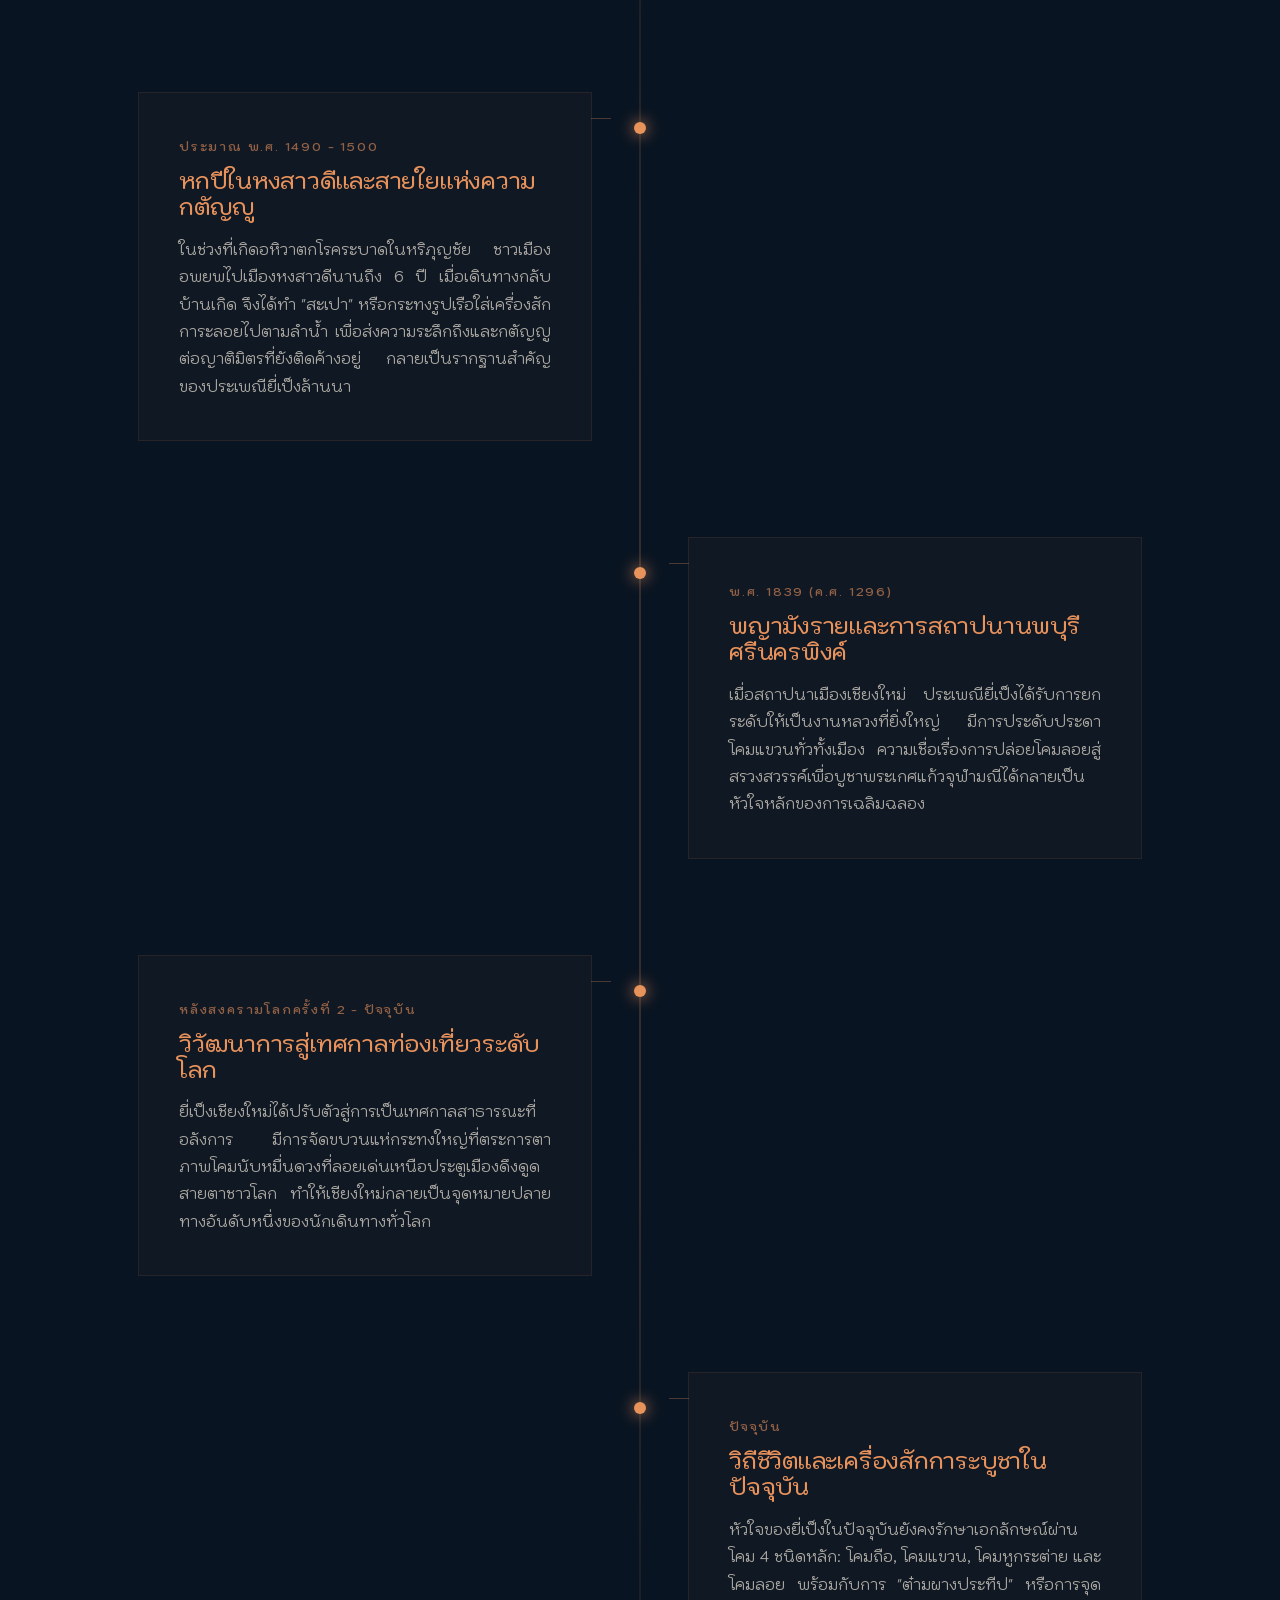
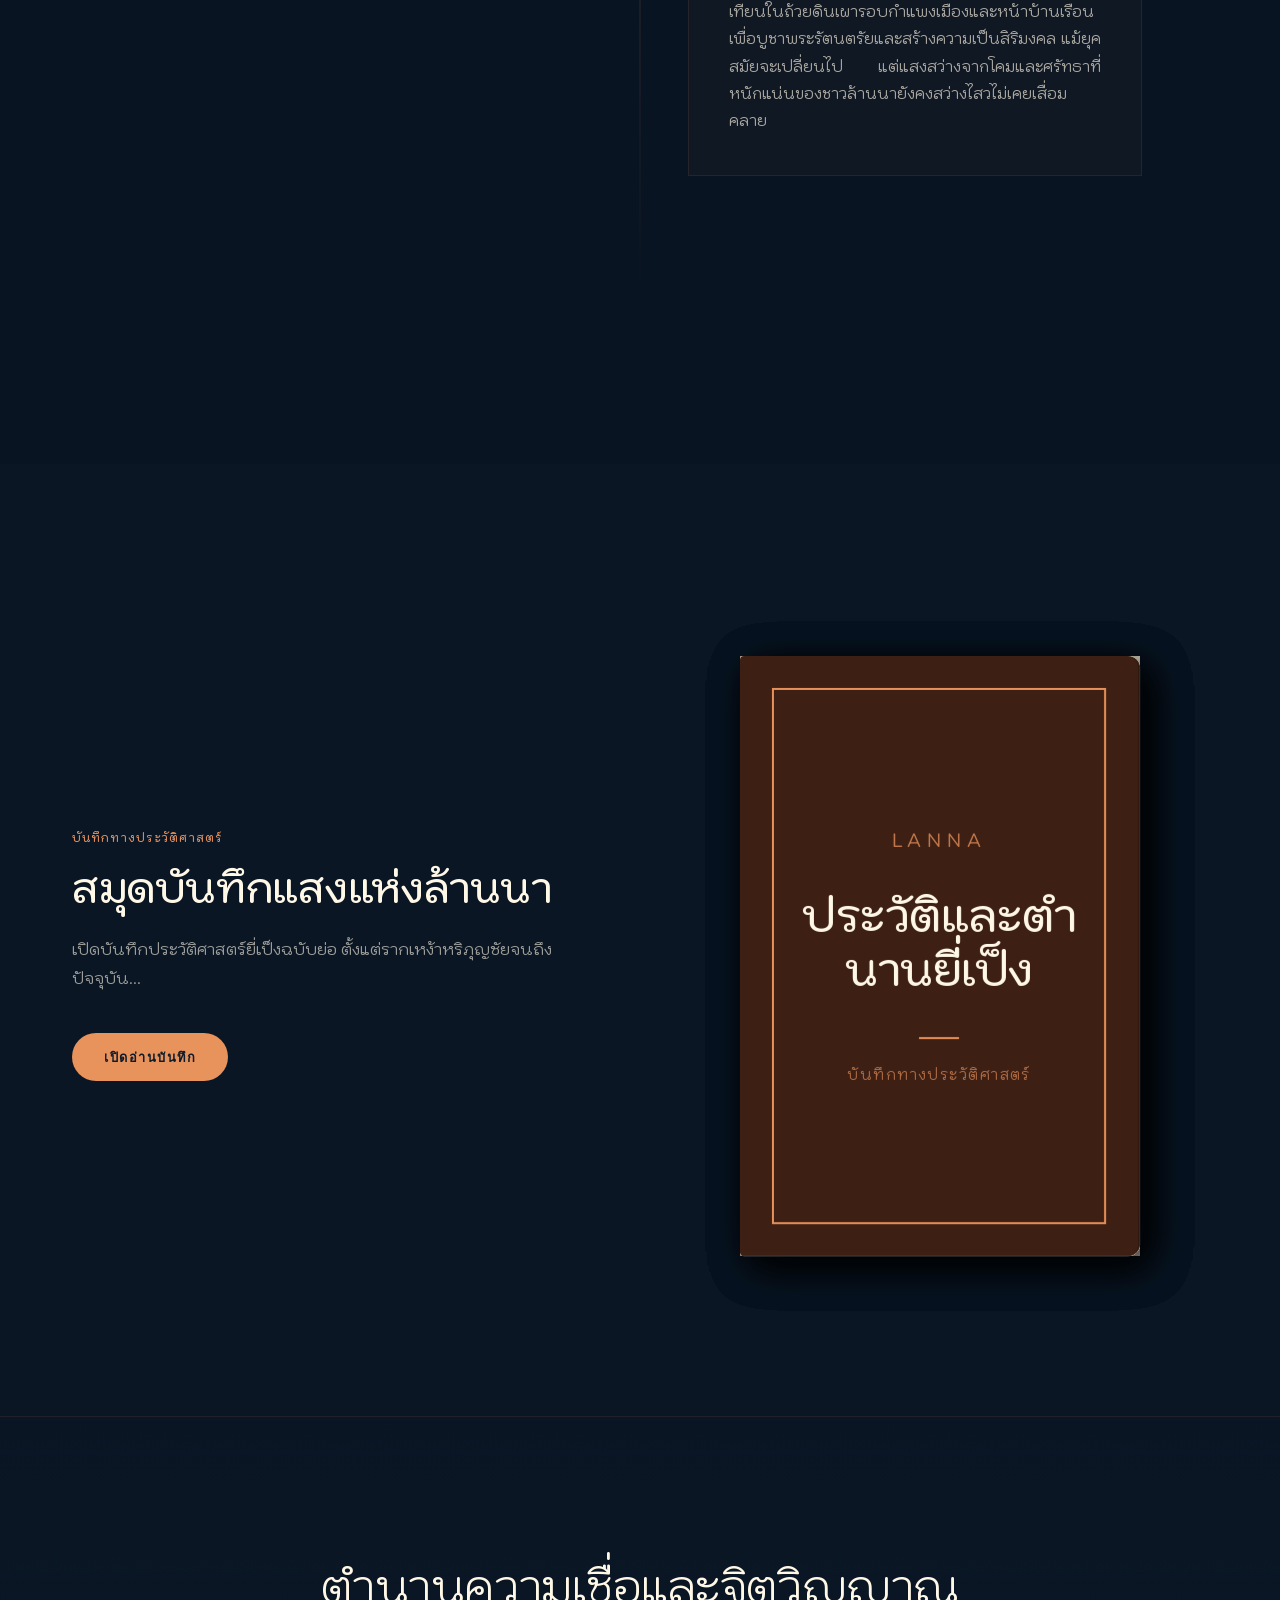
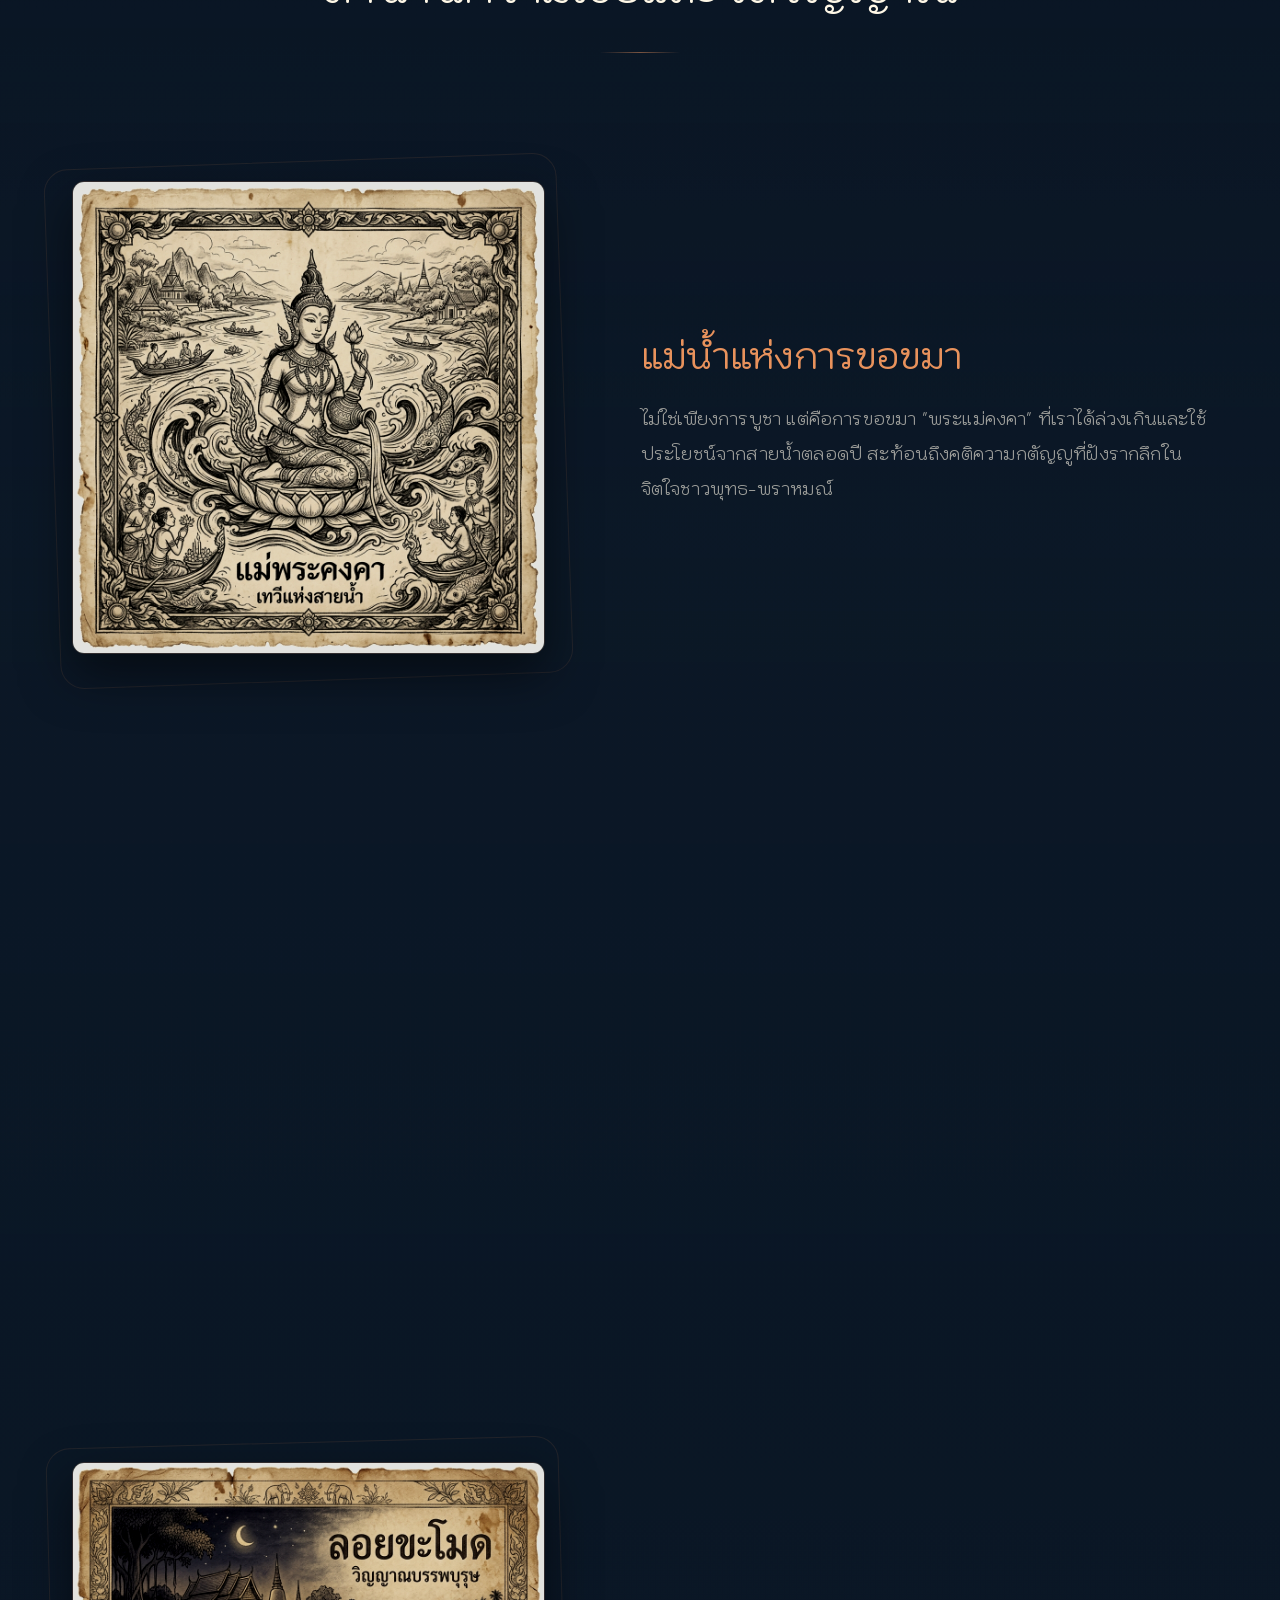
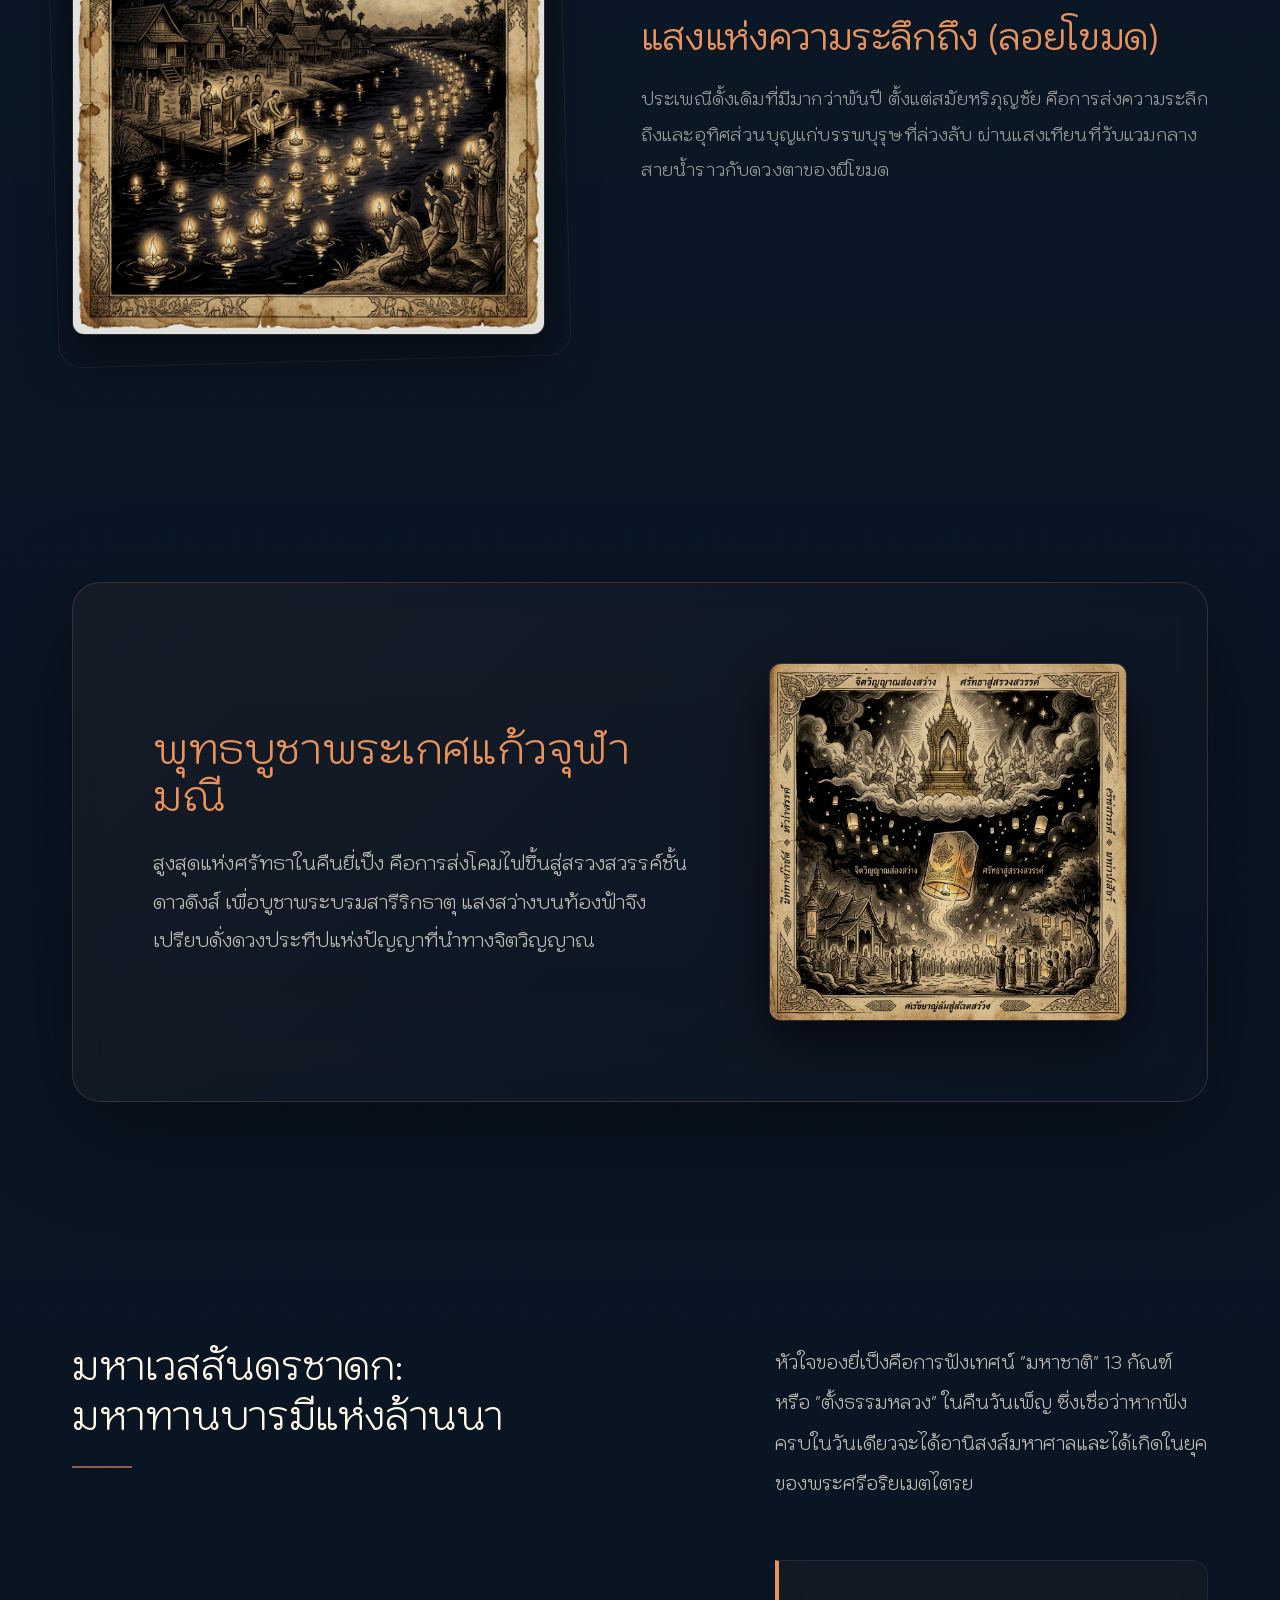
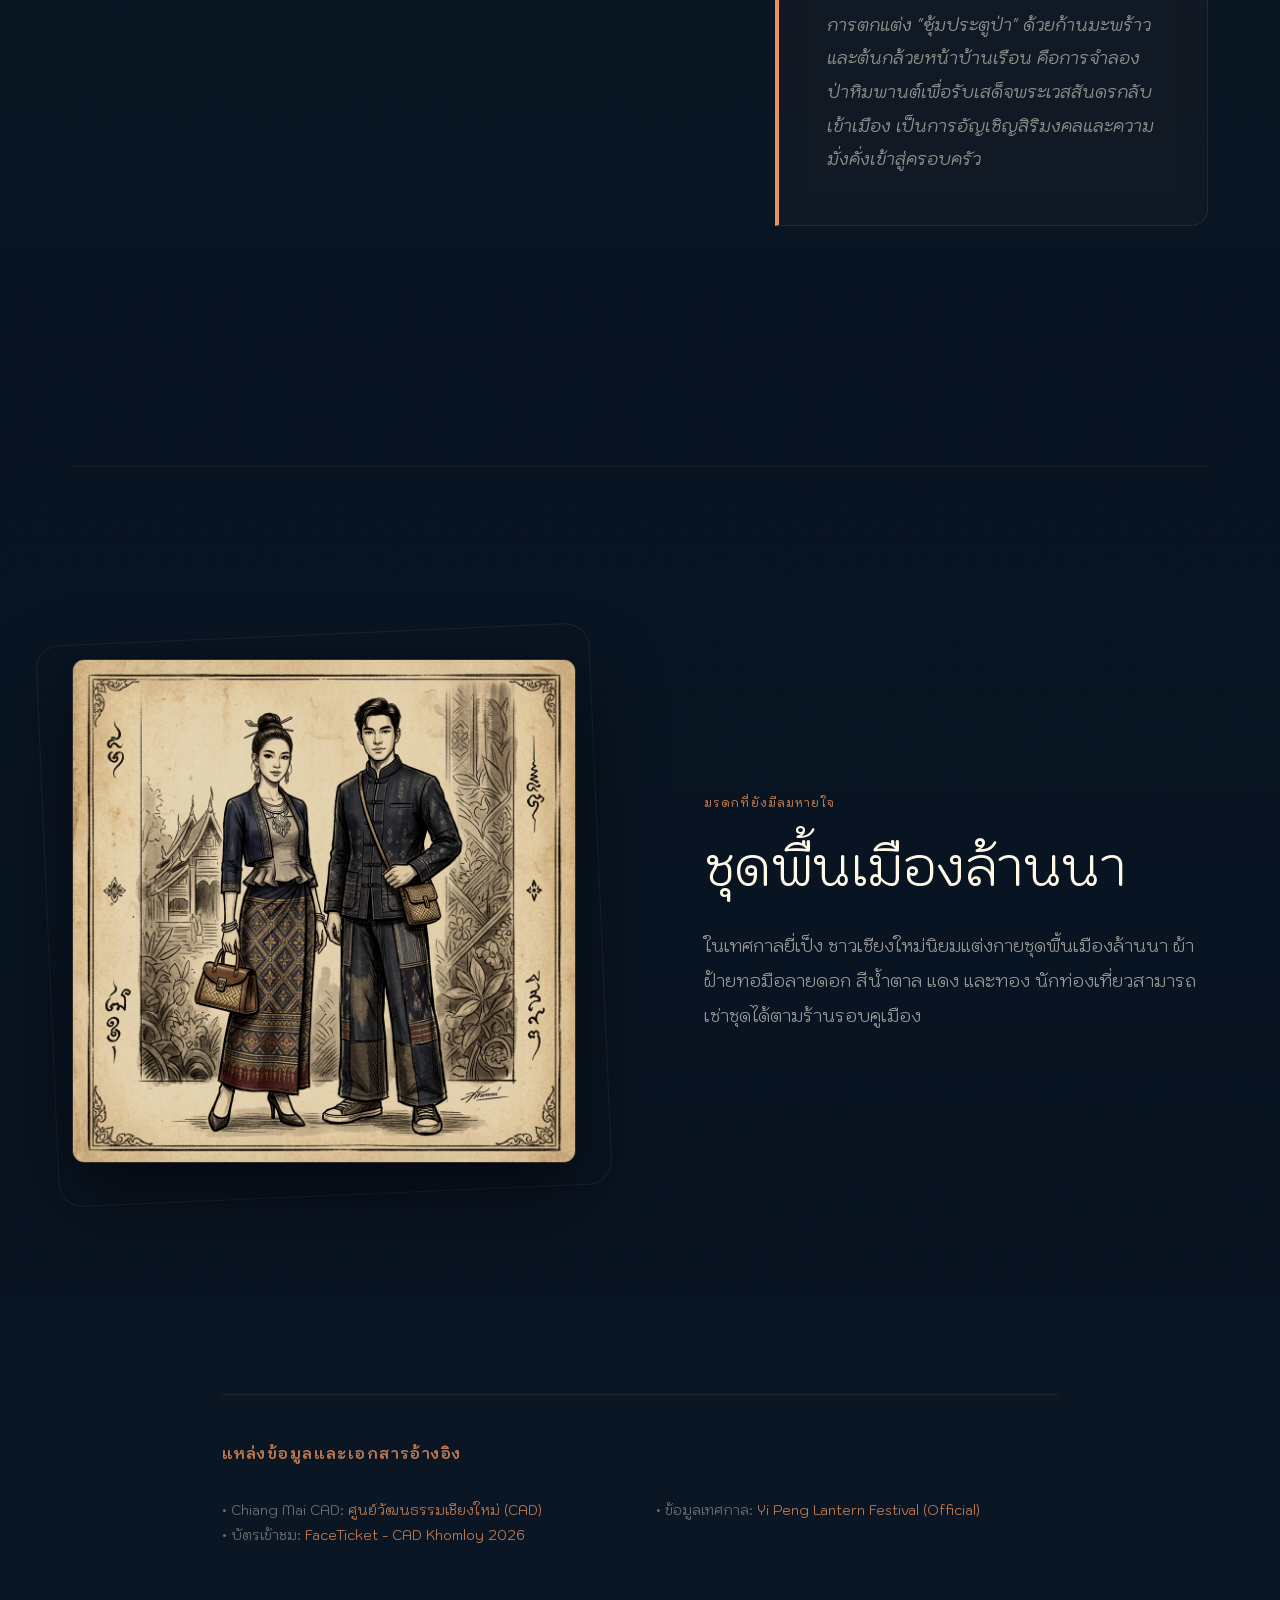
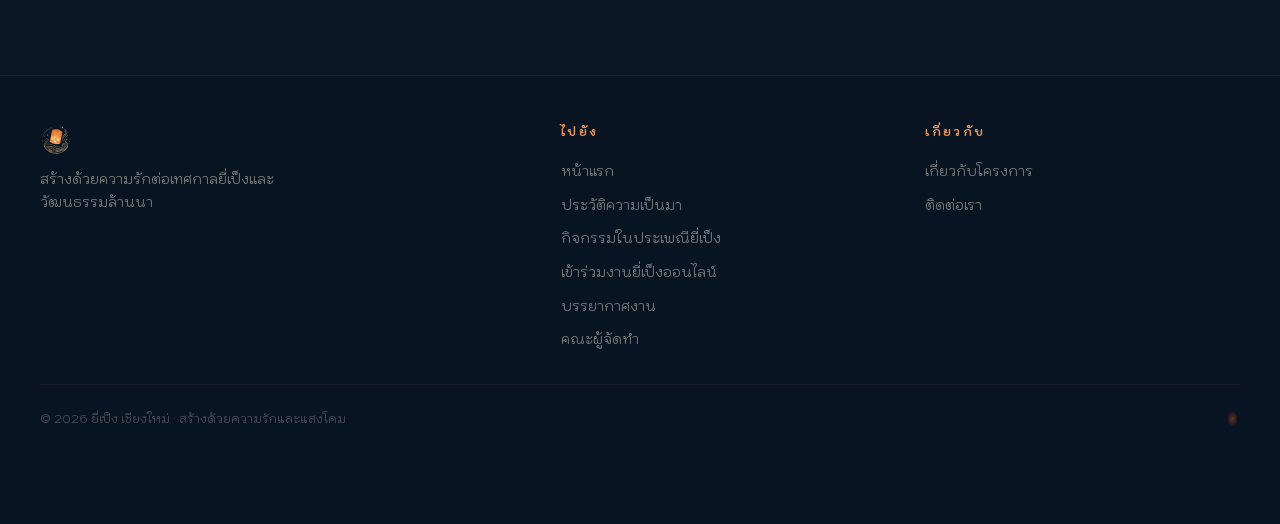
==== commit c53e6a5c: "s" ====
--- a/festival.html
+++ b/festival.html
@@ -263,7 +263,7 @@
         </div>
 
         <!-- ═══ SECTION: TRADITIONS & SPIRIT (Moved from traditions.html) ══════════════════════ -->
-        <div
+        <div id="beliefs"
           style="background: linear-gradient(to bottom, transparent, rgba(13, 27, 42, 0.4) 15%, #091422 100%); margin-top: 6rem; position: relative; border-top: 1px solid rgba(232, 146, 92, 0.1);">
           <div style="max-width:1200px; margin:0 auto; padding:8rem 2rem;">
 
--- a/css/main.css
+++ b/css/main.css
@@ -554,8 +554,8 @@
 /* ─── INTERACTIVE BOOK (Multi-page Version) ───────────── */
 .book-perspective {
   perspective: 2500px;
-  width: 340px;
-  height: 480px;
+  width: 400px;
+  height: 600px;
   transition: all 1s var(--ease-out);
   z-index: 20;
 }
@@ -586,6 +586,7 @@
 .book-flipping-part, .book-flipping-page {
   transform-origin: left;
   transition: transform 1.2s var(--ease-smooth);
+  will-change: transform;
 }
 
 .book-flipping-part.is-open {
@@ -623,9 +624,10 @@
   overflow: hidden;
 }
 
-.book-cover-back, .page-back {
-  transform: rotateY(180deg);
-}
+.book-cover-front { transform: translateZ(1px); }
+.book-cover-back { transform: rotateY(180deg) translateZ(1px); }
+.page-front { transform: translateZ(1px); }
+.page-back { transform: rotateY(180deg) translateZ(1px); }
 
 .book-cover-front img {
   width: 100%;
